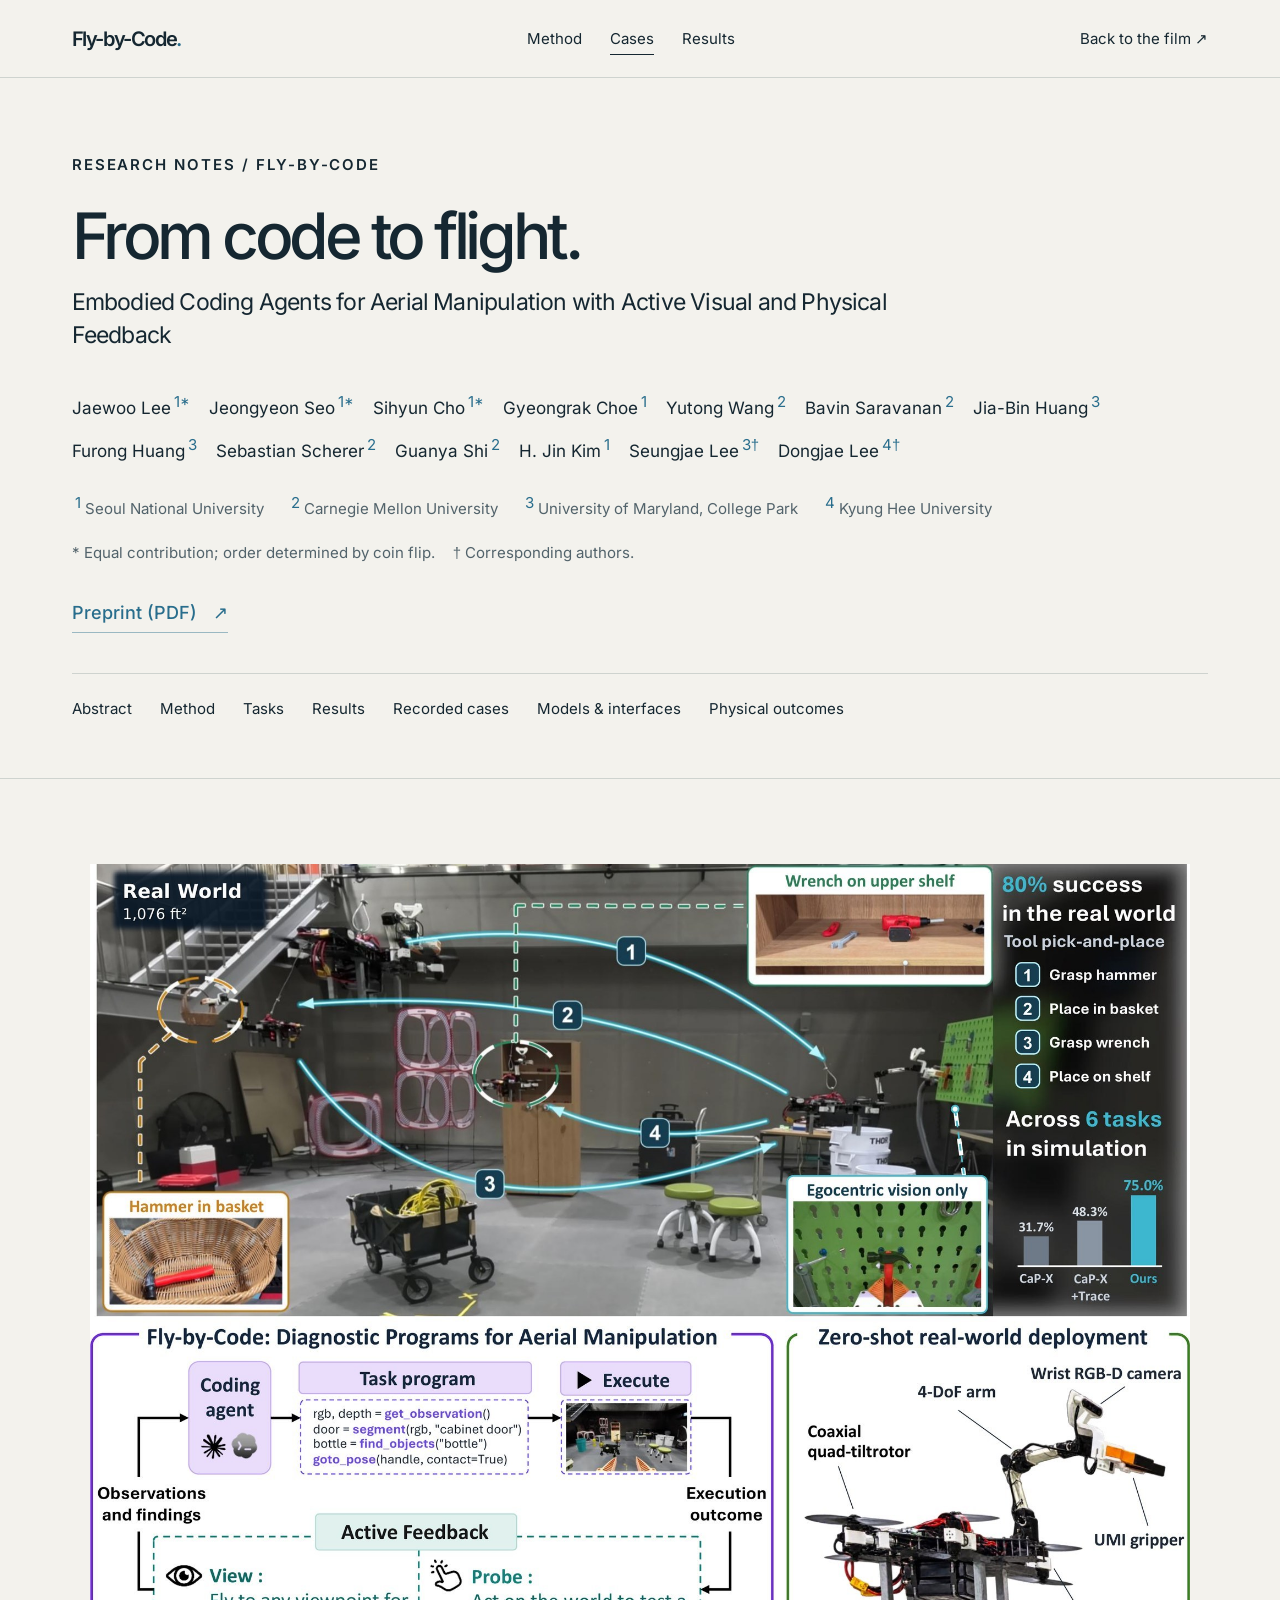
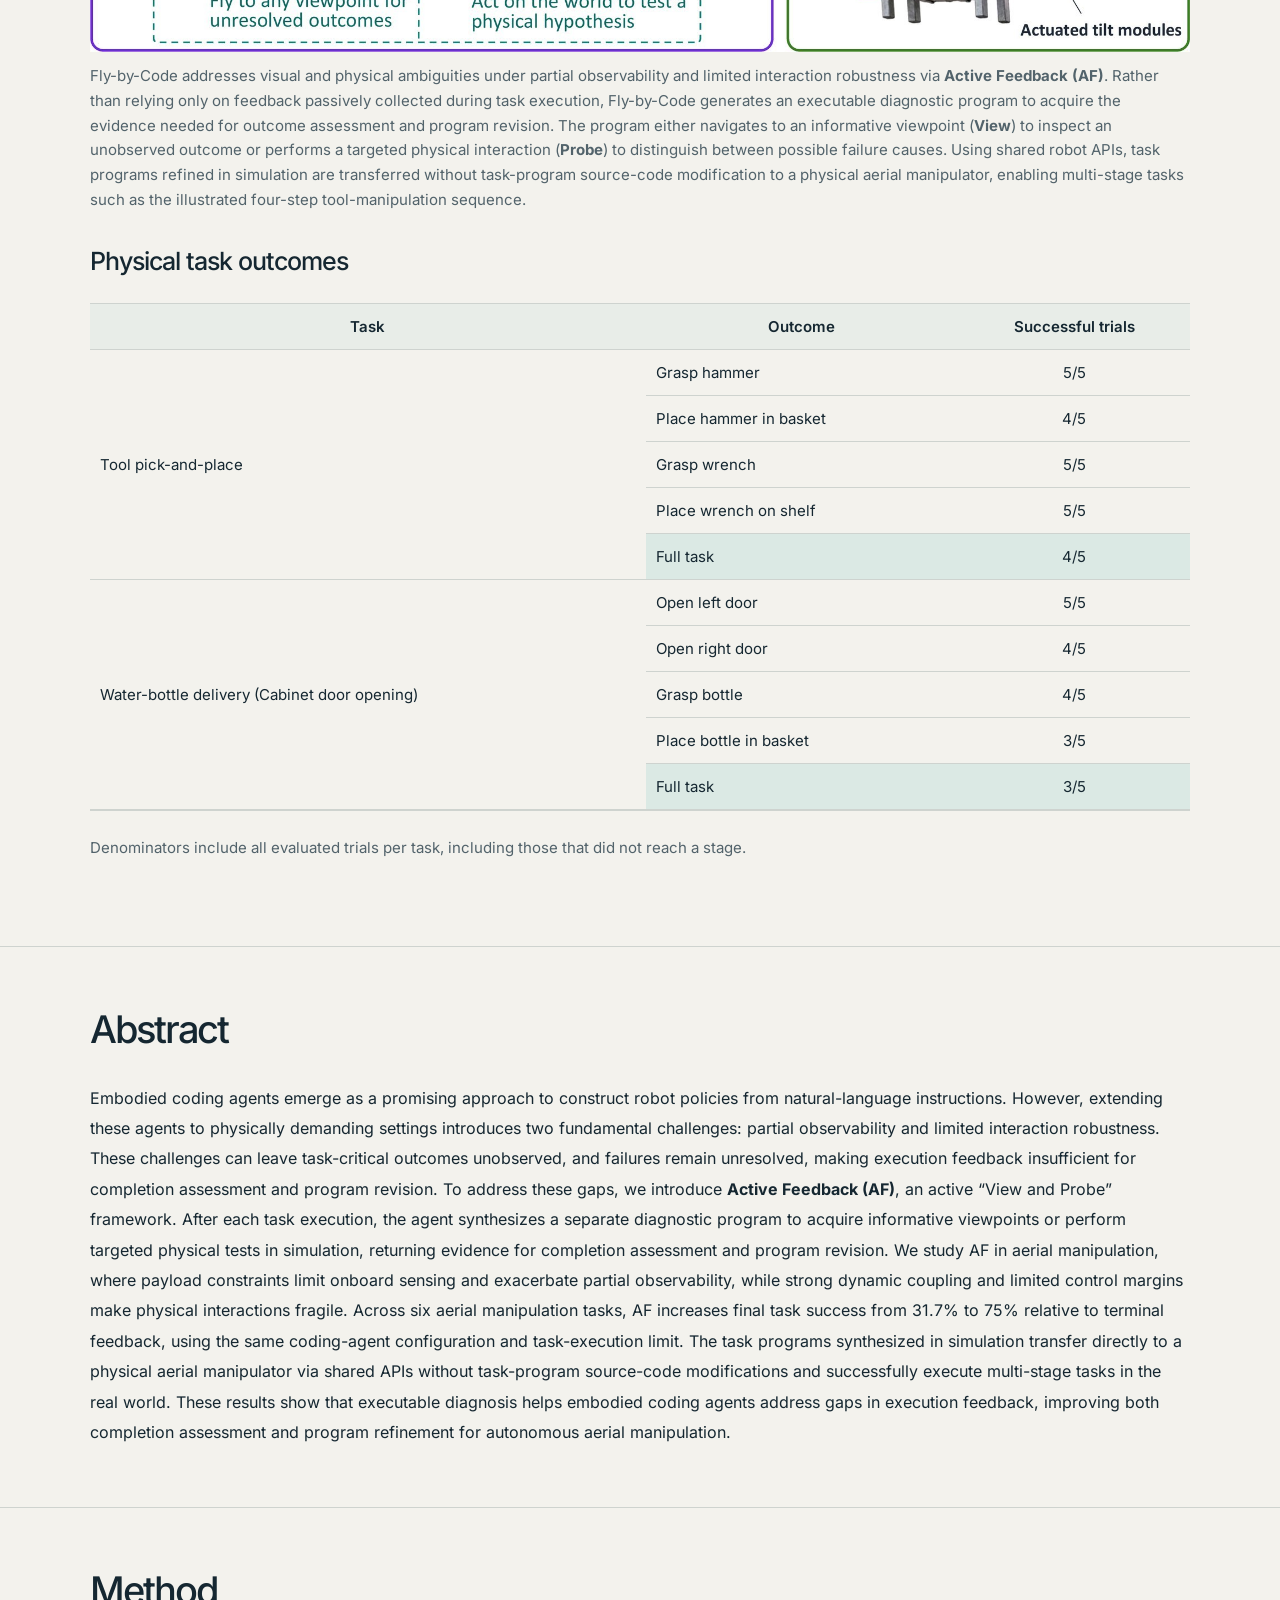
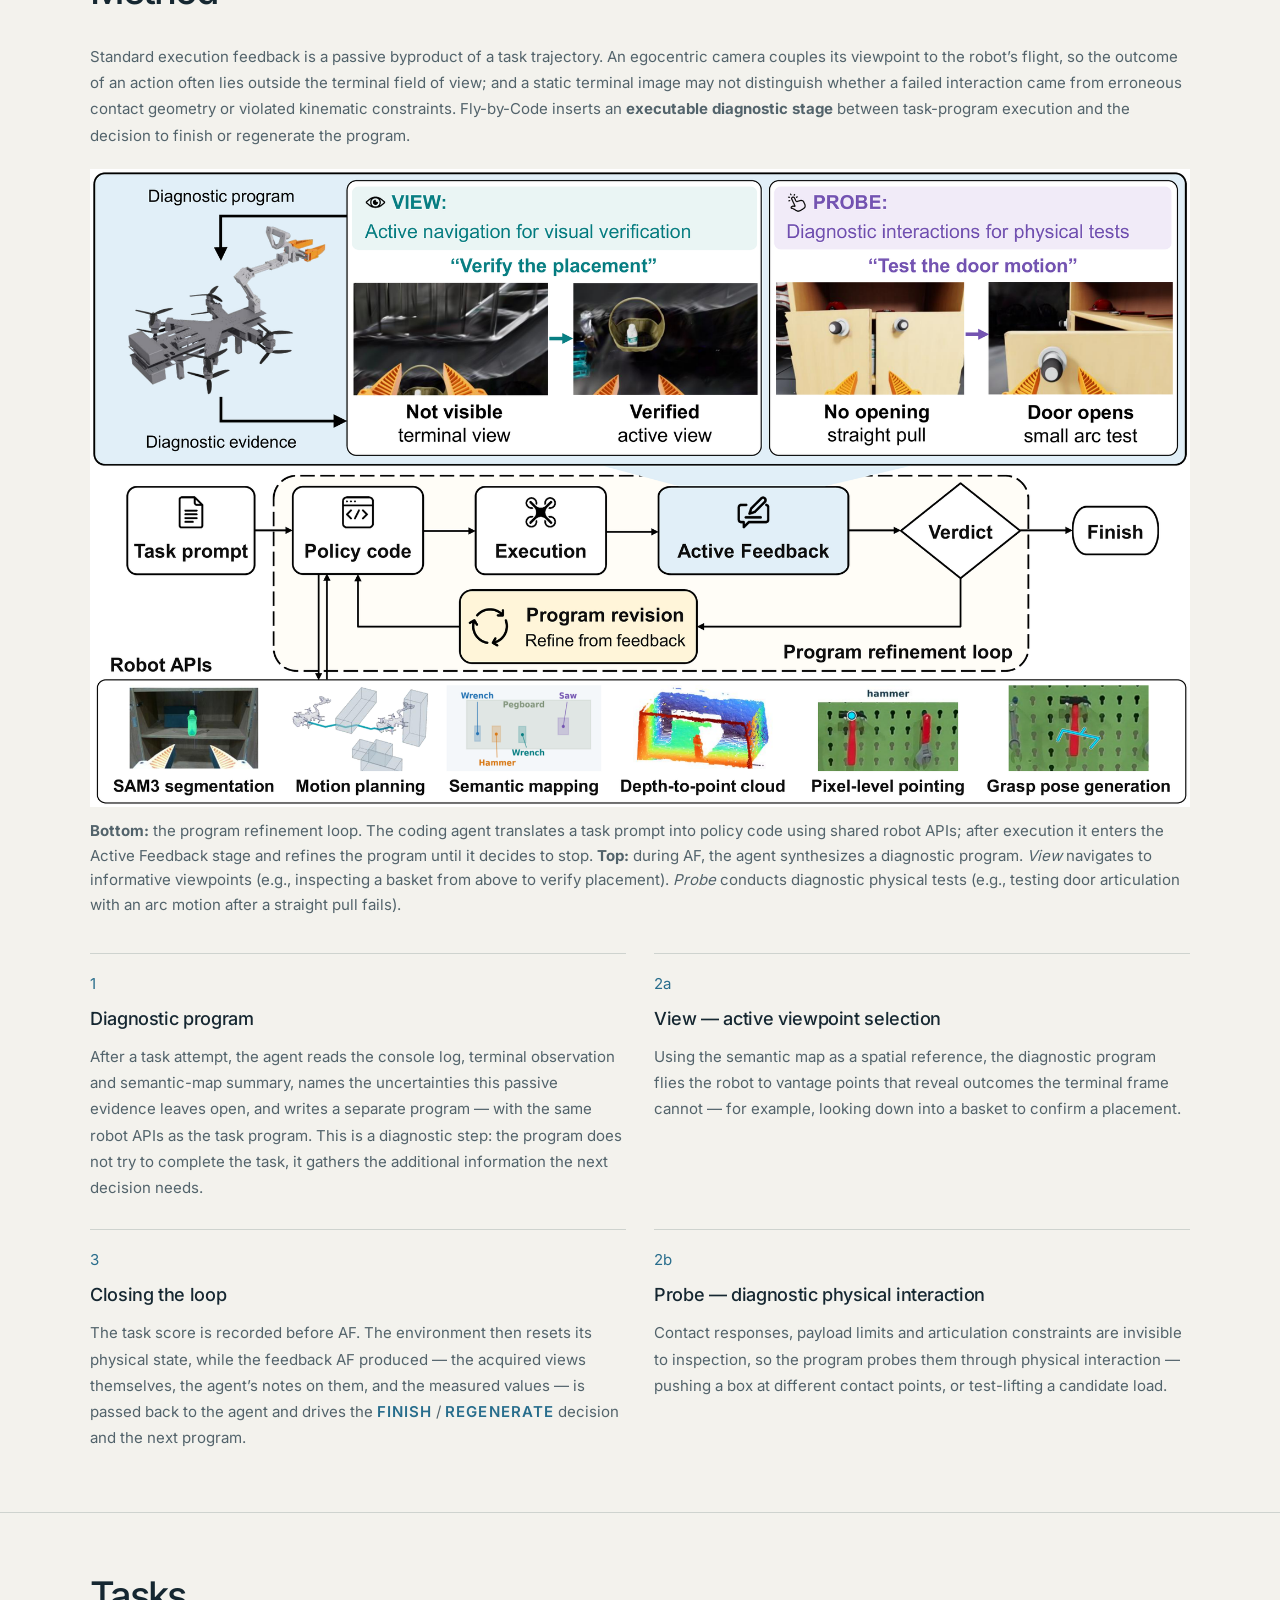
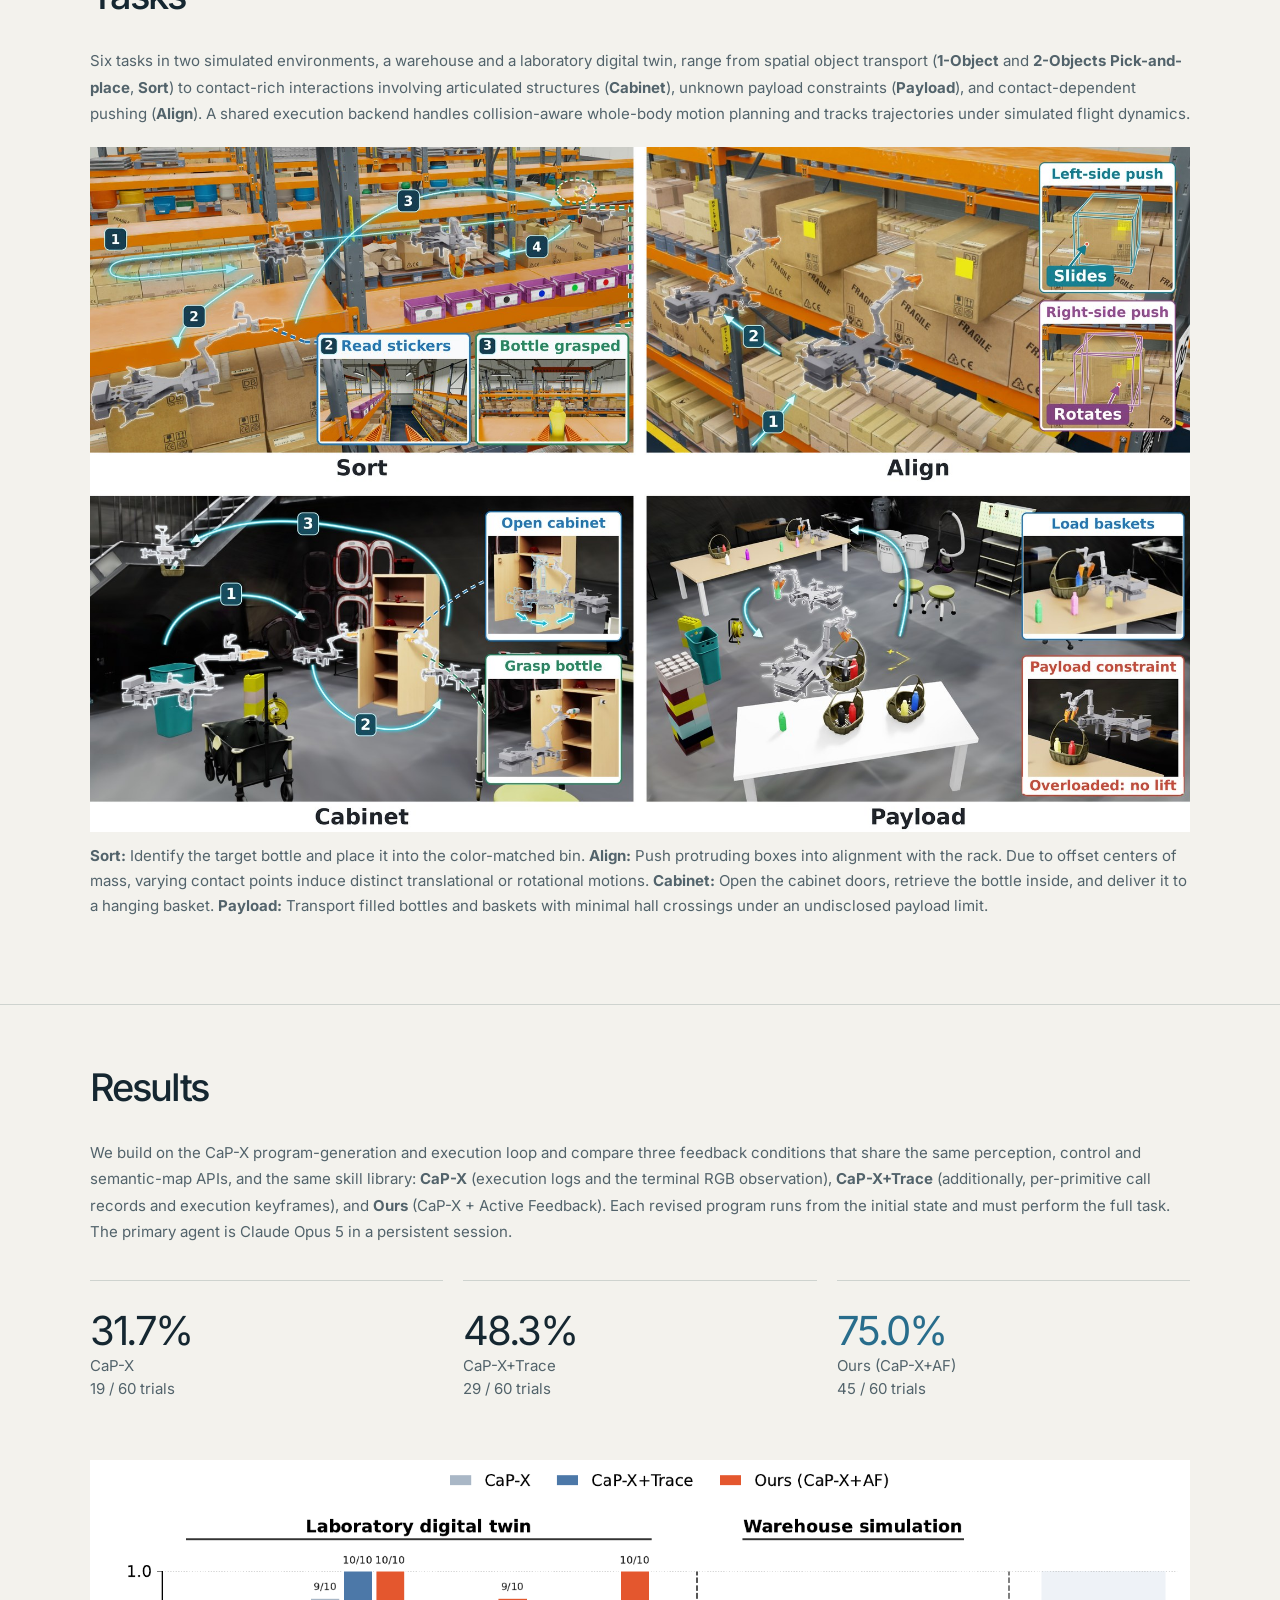
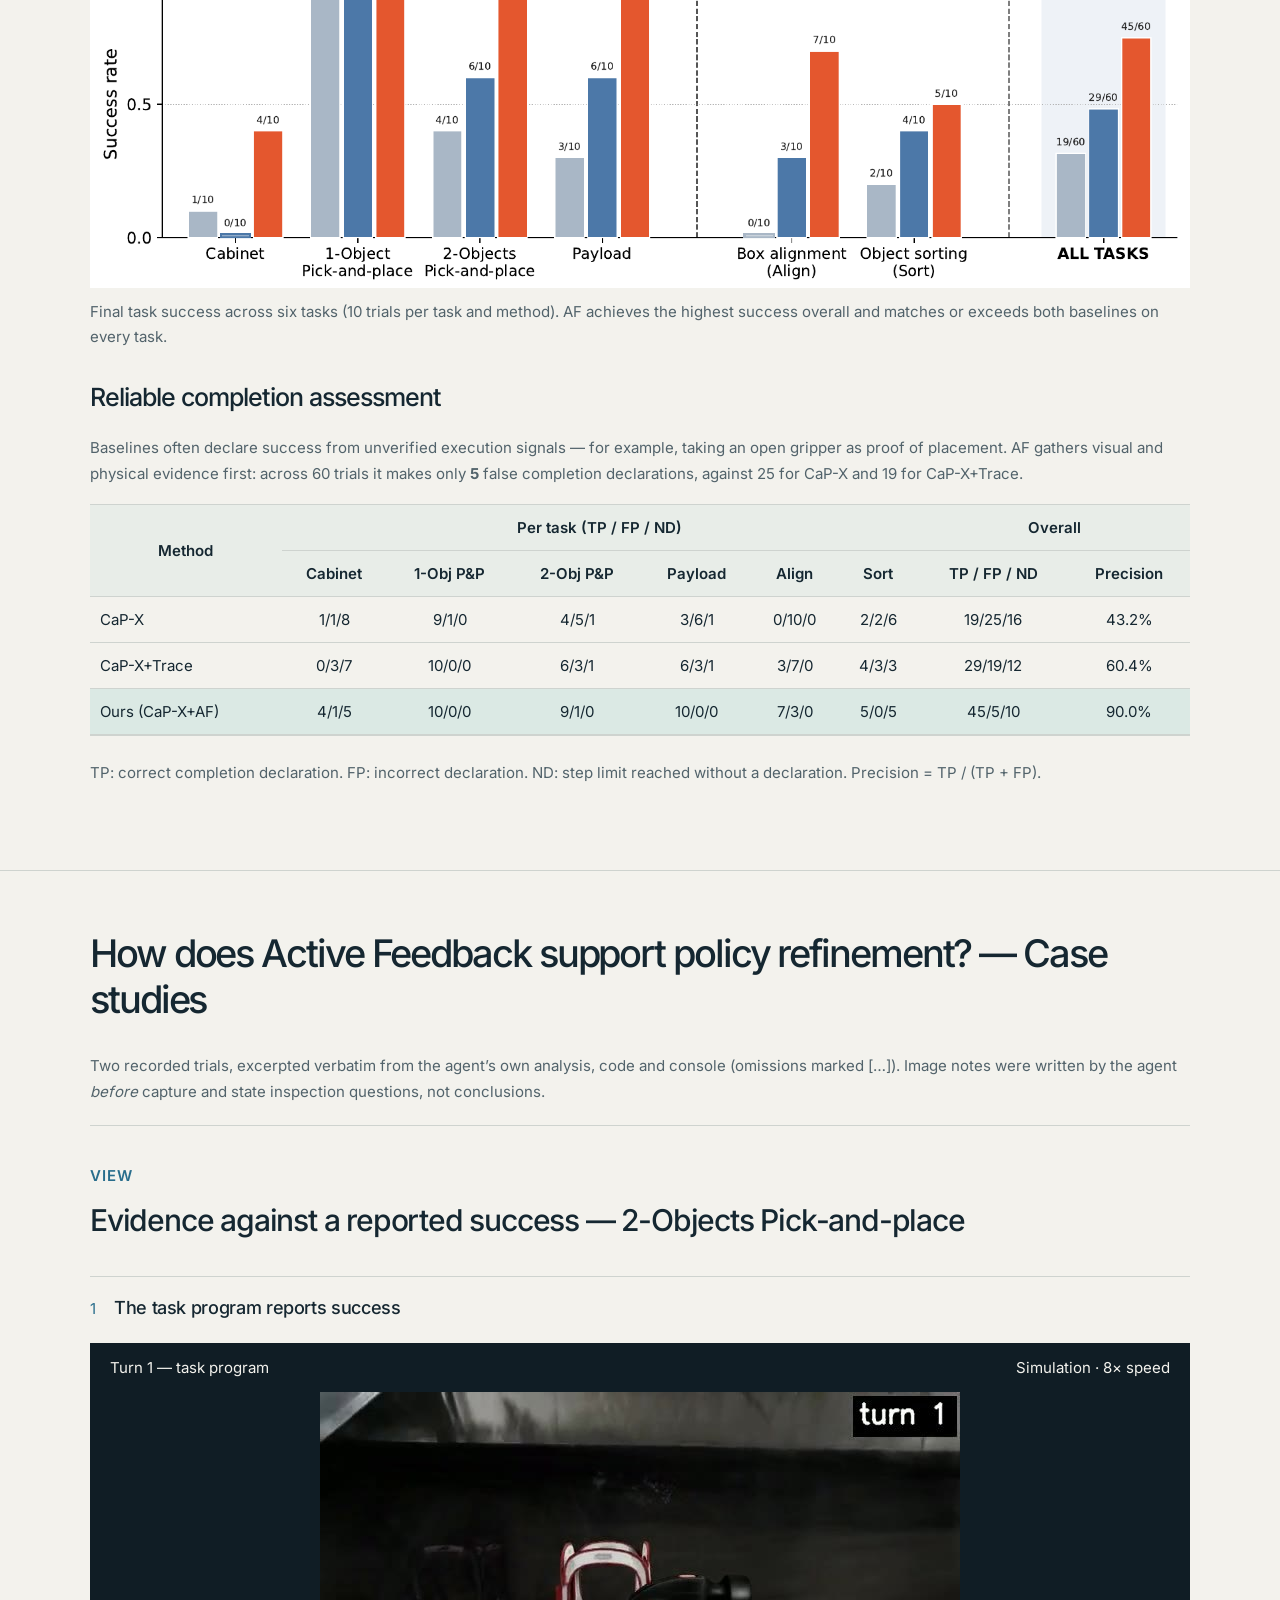
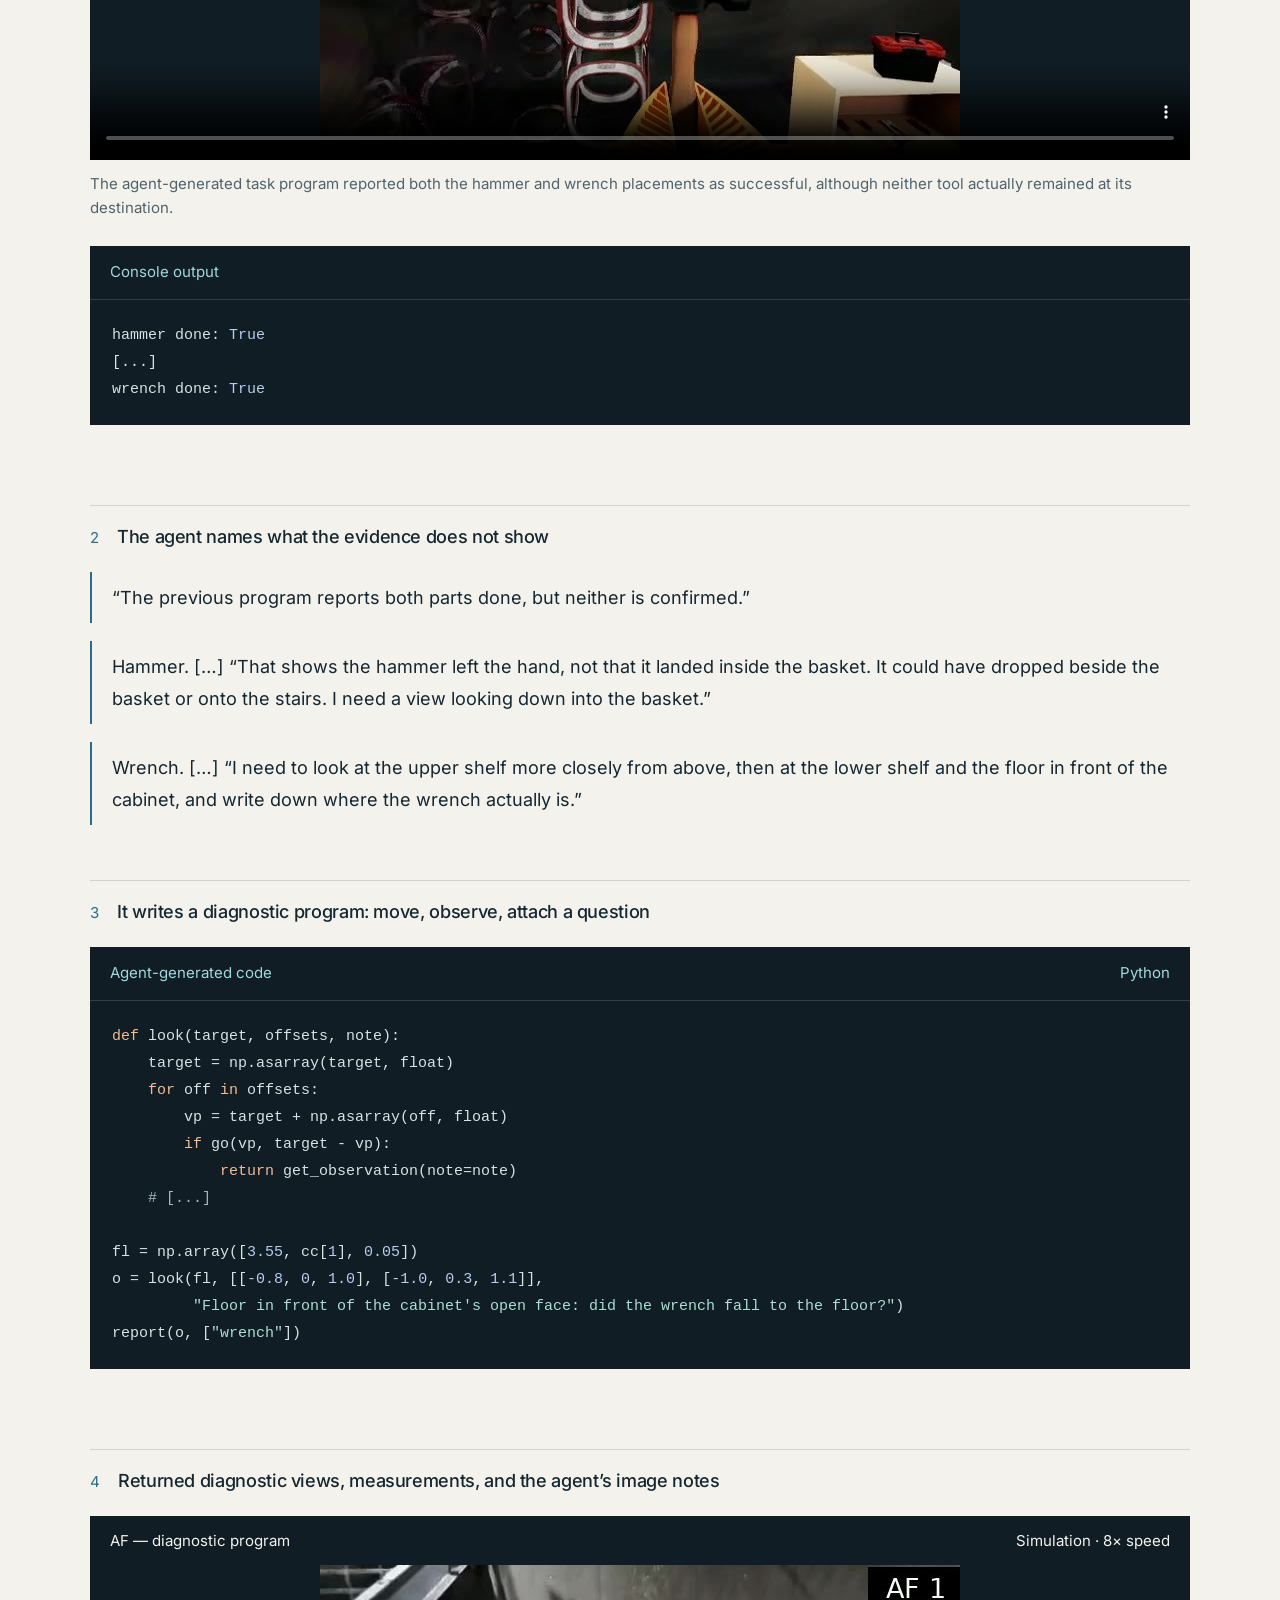
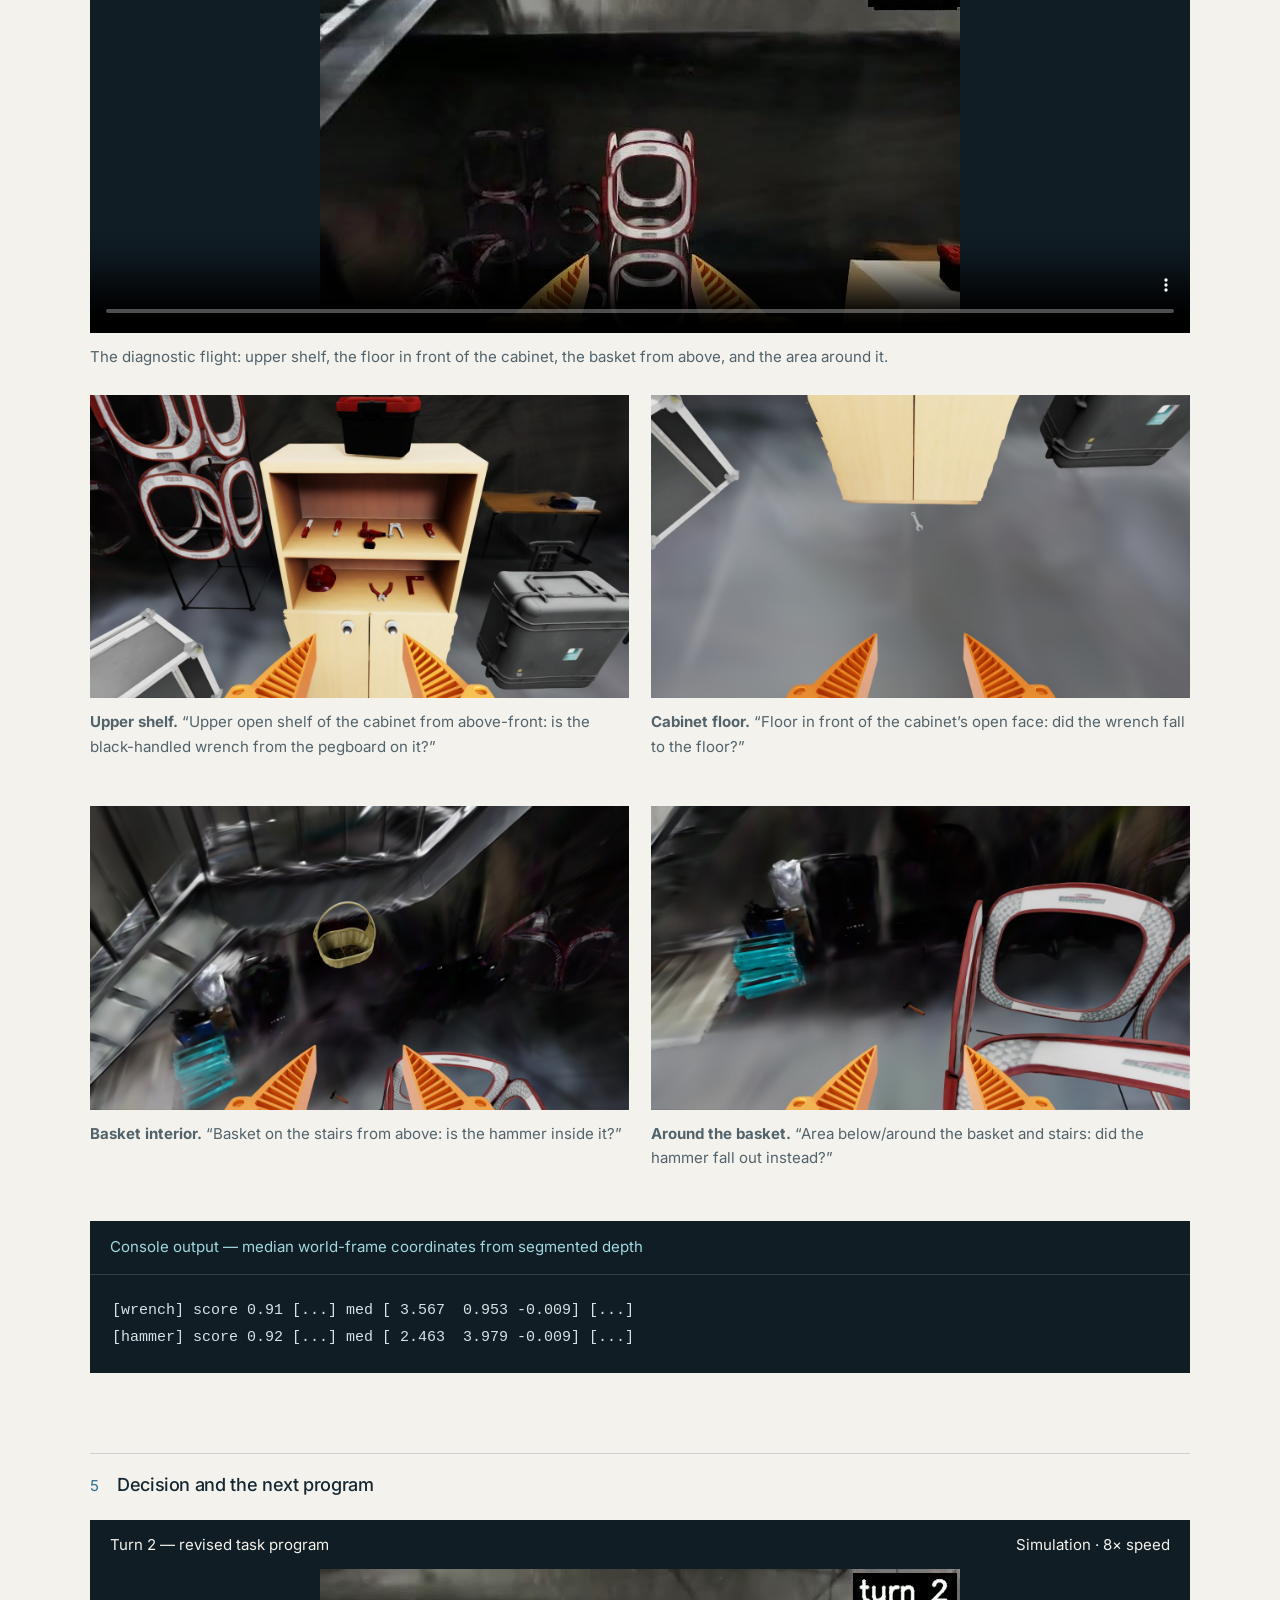
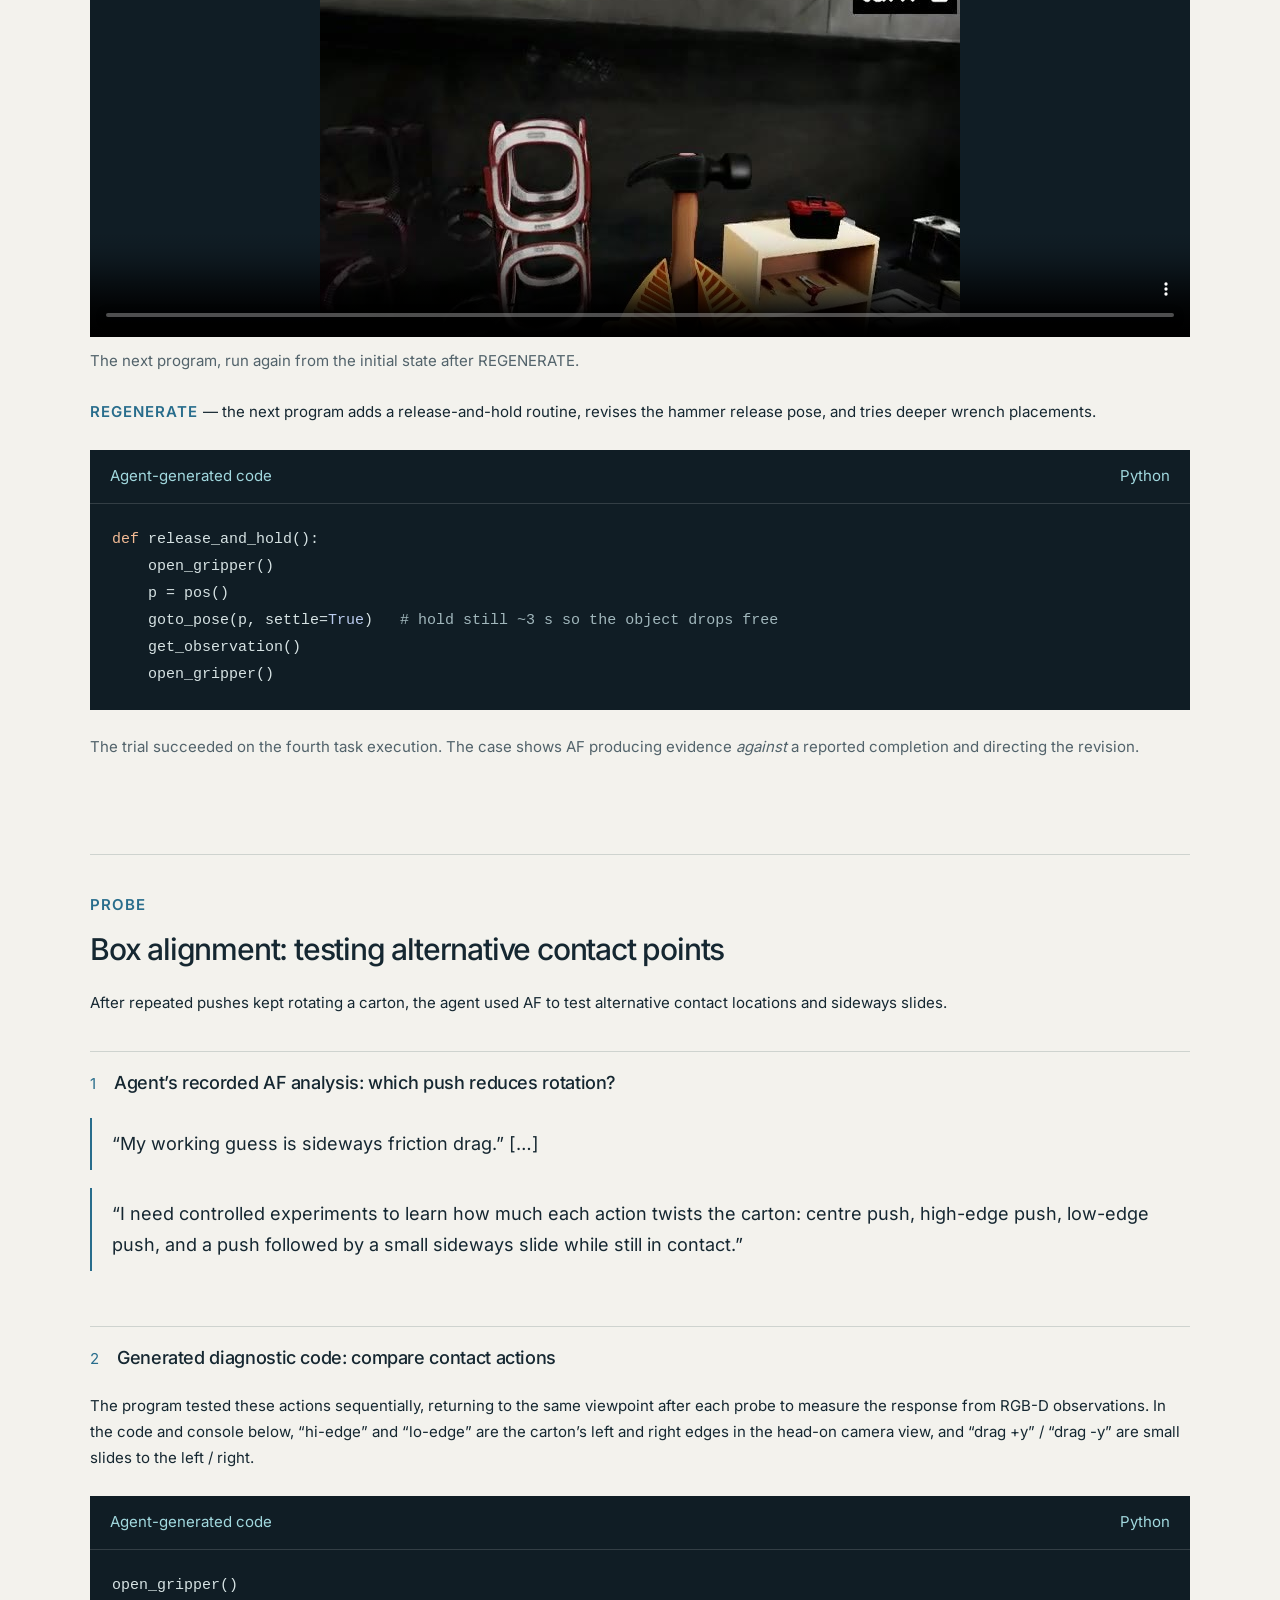
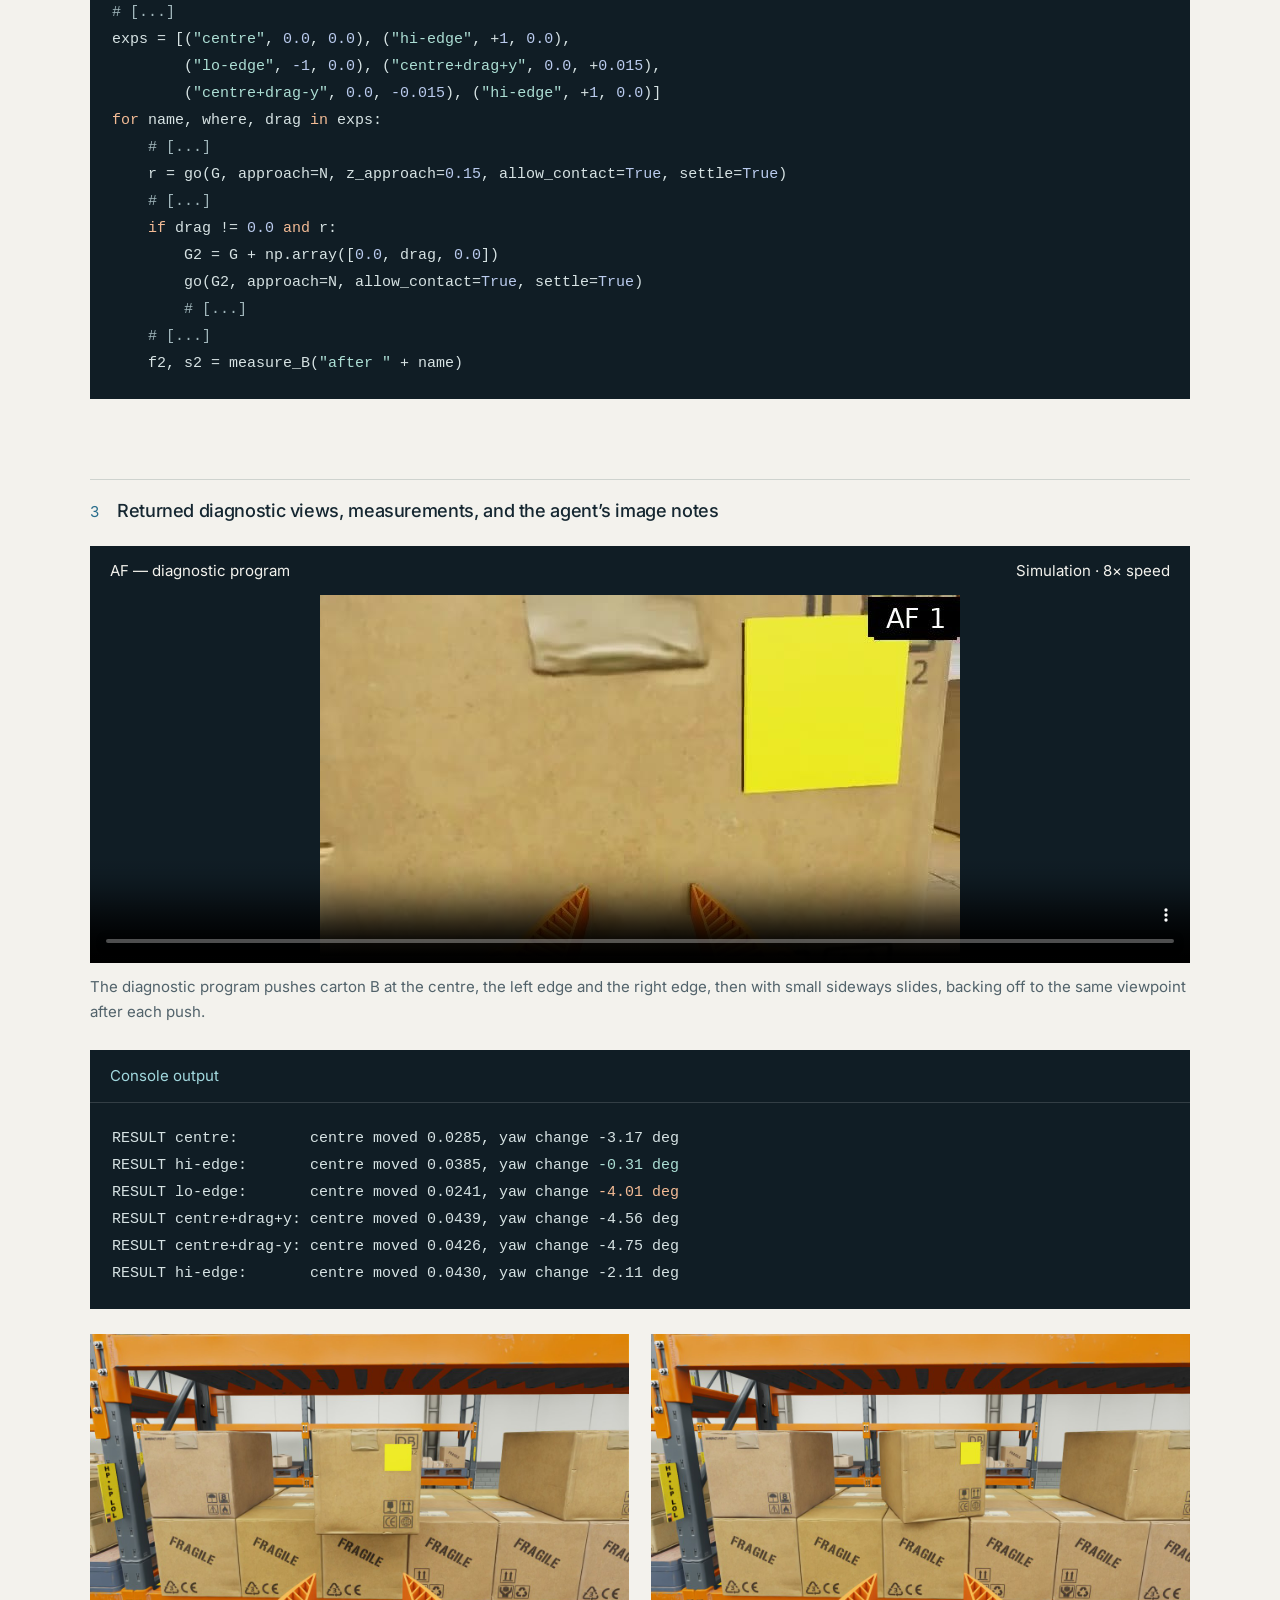
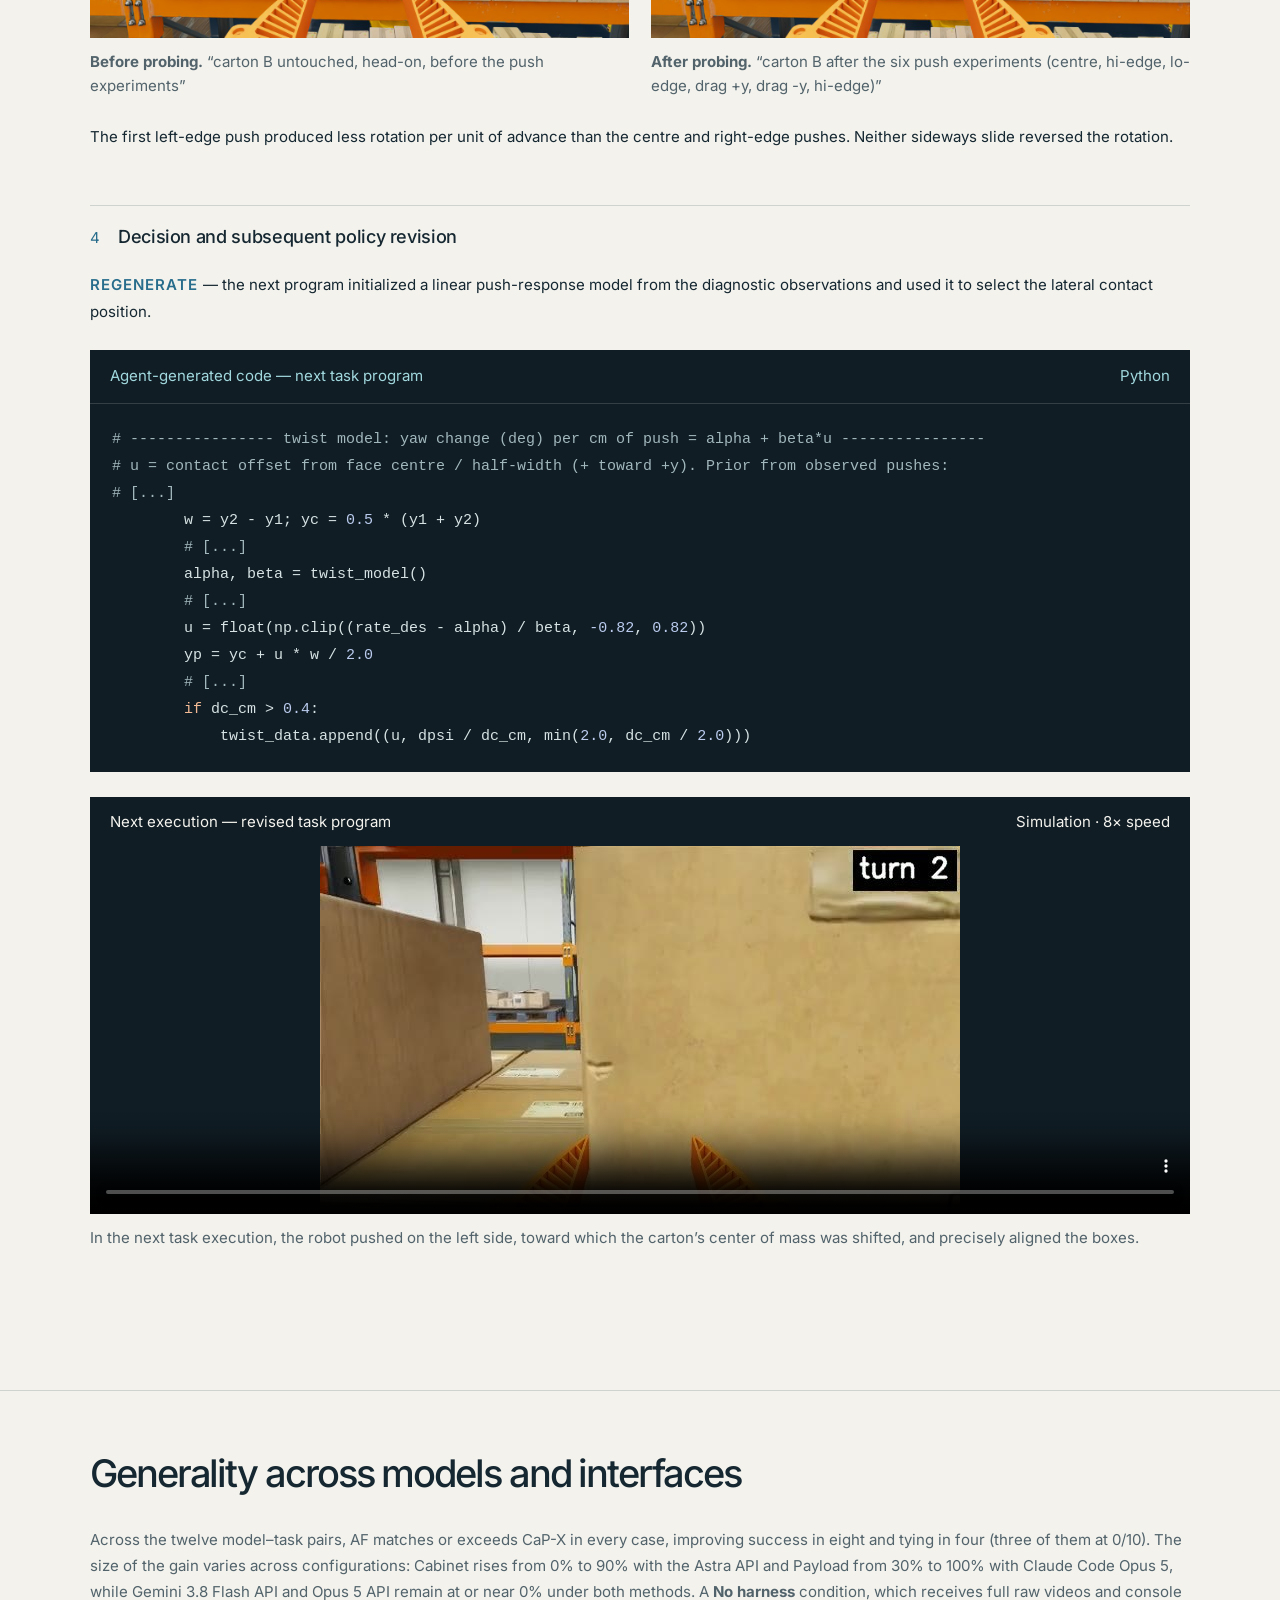
==== research.html @ fe6b70da "Redesign project site with chronological real-robot hero and LARR palette" ====
<!doctype html>
<html lang="en">
<head><meta charset="utf-8"><meta name="viewport" content="width=device-width, initial-scale=1"><meta name="robots" content="index, follow"><link rel="canonical" href="https://fly-by-code.github.io/research.html"><title>Research notes — Fly-by-Code</title><meta name="description" content="Fly-by-Code method, recorded diagnostic cases, and experimental results."><link rel="icon" href="static/images/flight-mark.svg" type="image/svg+xml"><link rel="stylesheet" href="static/css/fonts.css"><link rel="stylesheet" href="static/css/flight.css"><link rel="stylesheet" href="static/css/research.css"><script src="static/js/flight.js" defer></script></head>
<body><a class="skip-link" href="#abstract">Skip to abstract</a>
<header class="site-header solid"><a class="wordmark" href="index.html">Fly-by-Code<span class="wordmark-dot">.</span></a><nav aria-label="Research navigation"><a href="#method">Method</a><a href="#case-studies">Cases</a><a href="#results">Results</a></nav><a class="header-link" href="index.html">Back to the film ↗</a><div class="reading-progress" aria-hidden="true"></div></header>
<main class="research-page"><div class="research-masthead"><p class="eyebrow">Research notes / Fly-by-Code</p><h1>From code to flight.</h1><p class="research-subtitle">Embodied Coding Agents for Aerial Manipulation with Active Visual and Physical Feedback</p><div class="author-block">
<p class="author-names"><span>Jaewoo Lee<sup>1*</sup></span><span>Jeongyeon Seo<sup>1*</sup></span><span>Sihyun Cho<sup>1*</sup></span><span>Gyeongrak Choe<sup>1</sup></span><span>Yutong Wang<sup>2</sup></span><span>Bavin Saravanan<sup>2</sup></span><span>Jia-Bin Huang<sup>3</sup></span><span>Furong Huang<sup>3</sup></span><span>Sebastian Scherer<sup>2</sup></span><span>Guanya Shi<sup>2</sup></span><span>H. Jin Kim<sup>1</sup></span><span>Seungjae Lee<sup>3†</sup></span><span>Dongjae Lee<sup>4†</sup></span></p>
<div class="affiliations"><span><sup>1</sup> Seoul National University</span><span><sup>2</sup> Carnegie Mellon University</span><span><sup>3</sup> University of Maryland, College Park</span><span><sup>4</sup> Kyung Hee University</span></div>
<p class="author-note">* Equal contribution; order determined by coin flip.<span>† Corresponding authors.</span></p></div><div class="publication-links"><a class="text-link" href="static/papers/fly-by-code_preprint.pdf" target="_blank" rel="noopener">Preprint (PDF) <span aria-hidden="true">↗</span></a></div><nav class="research-index" aria-label="Research contents"><a href="#abstract">Abstract</a><a href="#method">Method</a><a href="#tasks">Tasks</a><a href="#results">Results</a><a href="#case-studies">Recorded cases</a><a href="#generality">Models &amp; interfaces</a><a href="#physical-outcomes">Physical outcomes</a></nav></div>
  <!-- ========== Teaser ========== -->
  <section class="section" id="physical-outcomes">
    <div class="container is-max-desktop">
      <img class="fig" src="static/images/teaser.jpg" width="2000" height="1433"
           alt="An aerial manipulator picks a hammer from a pegboard and places it in a basket, then places a wrench on an upper shelf. Below, the Fly-by-Code loop: a coding agent writes a task program, executes it, and uses Active Feedback (View and Probe) to check the outcome.">
      <p class="caption">
        Fly-by-Code addresses visual and physical ambiguities under partial observability and limited interaction robustness
        via <b>Active Feedback (AF)</b>. Rather than relying only on feedback passively collected during task execution,
        Fly-by-Code generates an executable diagnostic program to acquire the evidence needed for outcome assessment and program
        revision. The program either navigates to an informative viewpoint (<b>View</b>) to inspect an unobserved outcome or
        performs a targeted physical interaction (<b>Probe</b>) to distinguish between possible failure causes. Using shared robot
        APIs, task programs refined in simulation are transferred without task-program source-code modification to a physical aerial
        manipulator, enabling multi-stage tasks such as the illustrated four-step tool-manipulation sequence.
      </p>

      <h3 class="title is-5" style="margin-top:2rem;">Physical task outcomes</h3>
      <div class="table-wrap">
        <table class="res">
          <thead><tr><th>Task</th><th class="l">Outcome</th><th>Successful trials</th></tr></thead>
          <tbody>
            <tr><td rowspan="5">Tool pick-and-place</td><td class="l">Grasp hammer</td><td>5/5</td></tr>
            <tr><td class="l">Place hammer in basket</td><td>4/5</td></tr>
            <tr><td class="l">Grasp wrench</td><td>5/5</td></tr>
            <tr><td class="l">Place wrench on shelf</td><td>5/5</td></tr>
            <tr class="ours"><td class="l">Full task</td><td>4/5</td></tr>
            <tr><td rowspan="5">Water-bottle delivery (Cabinet door opening)</td><td class="l">Open left door</td><td>5/5</td></tr>
            <tr><td class="l">Open right door</td><td>4/5</td></tr>
            <tr><td class="l">Grasp bottle</td><td>4/5</td></tr>
            <tr><td class="l">Place bottle in basket</td><td>3/5</td></tr>
            <tr class="ours"><td class="l">Full task</td><td>3/5</td></tr>
          </tbody>
        </table>
      </div>
      <p class="caption">Denominators include all evaluated trials per task, including those that did not reach a stage.</p>
    </div>
  </section>

  <!-- ========== Abstract ========== -->
  <section class="section hero is-light" id="abstract">
    <div class="container is-max-desktop">
      <div class="columns is-centered has-text-centered">
        <div class="column is-four-fifths">
          <h2 class="title is-3">Abstract</h2>
          <div class="content has-text-justified">
            <p>
              Embodied coding agents emerge as a promising approach to construct robot policies from natural-language instructions.
              However, extending these agents to physically demanding settings introduces two fundamental challenges: partial
              observability and limited interaction robustness. These challenges can leave task-critical outcomes unobserved, and
              failures remain unresolved, making execution feedback insufficient for completion assessment and program revision.
              To address these gaps, we introduce <b>Active Feedback (AF)</b>, an active &ldquo;View and Probe&rdquo; framework.
              After each task execution, the agent synthesizes a separate diagnostic program to acquire informative viewpoints or
              perform targeted physical tests in simulation, returning evidence for completion assessment and program revision.
              We study AF in aerial manipulation, where payload constraints limit onboard sensing and exacerbate partial
              observability, while strong dynamic coupling and limited control margins make physical interactions fragile.
              Across six aerial manipulation tasks, AF increases final task success from 31.7% to 75% relative to terminal
              feedback, using the same coding-agent configuration and task-execution limit. The task programs synthesized in
              simulation transfer directly to a physical aerial manipulator via shared APIs without task-program source-code
              modifications and successfully execute multi-stage tasks in the real world. These results show that executable
              diagnosis helps embodied coding agents address gaps in execution feedback, improving both completion assessment
              and program refinement for autonomous aerial manipulation.
            </p>
          </div>
        </div>
      </div>
    </div>
  </section>

  <!-- ========== Method ========== -->
  <section class="section" id="method">
    <div class="container is-max-desktop">
      <h2 class="title is-3 section-title">Method</h2>
      <p>
        Standard execution feedback is a passive byproduct of a task trajectory. An egocentric camera couples its viewpoint to
        the robot&rsquo;s flight, so the outcome of an action often lies outside the terminal field of view; and a static
        terminal image may not distinguish whether a failed interaction came from erroneous contact geometry or violated kinematic constraints.
        Fly-by-Code inserts an <b>executable diagnostic stage</b> between task-program execution and the decision to finish or
        regenerate the program.
      </p>
      <img class="fig" src="static/images/method.png" width="2000" height="1160" style="margin-top:1.25rem;"
           alt="Overview of Fly-by-Code. Bottom: the program refinement loop from task prompt to policy code, execution, Active Feedback, verdict, and program revision, built on shared robot APIs (SAM3 segmentation, motion planning, semantic mapping, depth-to-point cloud, pixel-level pointing, grasp pose generation). Top: View navigates to an informative viewpoint to verify a placement; Probe tests door articulation with a small arc after a straight pull fails.">
      <p class="caption">
        <b>Bottom:</b> the program refinement loop. The coding agent translates a task prompt into policy code using shared robot
        APIs; after execution it enters the Active Feedback stage and refines the program until it decides to stop.
        <b>Top:</b> during AF, the agent synthesizes a diagnostic program. <i>View</i> navigates to informative viewpoints
        (e.g., inspecting a basket from above to verify placement). <i>Probe</i> conducts diagnostic physical tests (e.g., testing
        door articulation with an arc motion after a straight pull fails).
      </p>

      <div class="af-loop" role="list" aria-label="The Active Feedback loop, repeated after every task attempt">
        <div class="af-card diag" role="listitem">
          <span class="af-step">1</span>
          <h4>Diagnostic program</h4>
          <p>After a task attempt, the agent reads the console log, terminal observation and semantic-map summary, names the
            uncertainties this passive evidence leaves open, and writes a separate program &mdash; with the same robot APIs as
            the task program. This is a diagnostic step: the program does not try to complete the task, it gathers the
            additional information the next decision needs.</p>
        </div>
        <div class="af-card view" role="listitem">
          <span class="af-step">2a</span>
          <h4>View &mdash; active viewpoint selection</h4>
          <p>Using the semantic map as a spatial reference, the diagnostic program flies the robot to vantage points that
            reveal outcomes the terminal frame cannot &mdash; for example, looking down into a basket to confirm a
            placement.</p>
        </div>
        <div class="af-card loop" role="listitem">
          <span class="af-step">3</span>
          <h4>Closing the loop</h4>
          <p>The task score is recorded before AF. The environment then resets its physical
            state, while the feedback AF produced &mdash; the acquired views themselves, the agent&rsquo;s notes on them, and
            the measured values &mdash; is passed back to the agent and drives the
            <span class="decision finish">FINISH</span> / <span class="decision regen">REGENERATE</span> decision and the
            next program.</p>
        </div>
        <div class="af-card probe" role="listitem">
          <span class="af-step">2b</span>
          <h4>Probe &mdash; diagnostic physical interaction</h4>
          <p>Contact responses, payload limits and articulation constraints are invisible to inspection, so the program probes
            them through physical interaction &mdash; pushing a box at different contact points, or test-lifting a candidate load.</p>
        </div>
        <div class="af-hub" aria-hidden="true">
          <svg viewBox="0 0 120 120" width="120" height="120">
            <circle cx="60" cy="60" r="56" fill="#fff" stroke="#e3e7ec" stroke-width="2"/>
            <g>
              <path d="M18.3 54.9 A42 42 0 0 1 50.6 19.1" fill="none" stroke="#1d2733" stroke-width="3.2" stroke-linecap="round"/>
              <polygon points="54.9,18.3 48.7,14.8 51.0,23.7" fill="#1d2733"/>
              <path d="M65.1 18.3 A42 42 0 0 1 100.9 50.6" fill="none" stroke="#1f8a86" stroke-width="3.2" stroke-linecap="round"/>
              <polygon points="101.7,54.9 105.2,48.7 96.3,51.0" fill="#1f8a86"/>
              <path d="M101.7 65.1 A42 42 0 0 1 69.4 100.9" fill="none" stroke="#7a4fb0" stroke-width="3.2" stroke-linecap="round"/>
              <polygon points="65.1,101.7 71.3,105.2 69.0,96.3" fill="#7a4fb0"/>
              <path d="M54.9 101.7 A42 42 0 0 1 19.1 69.4" fill="none" stroke="#e4572e" stroke-width="3.2" stroke-linecap="round"/>
              <polygon points="18.3,65.1 14.8,71.3 23.7,69.0" fill="#e4572e"/>
            </g>
            <text x="60" y="57" text-anchor="middle" font-size="10" font-weight="700" fill="#1d2733">after every</text>
            <text x="60" y="70" text-anchor="middle" font-size="10" font-weight="700" fill="#1d2733">attempt</text>
          </svg>
        </div>
      </div>
    </div>
  </section>

  <!-- ========== Tasks ========== -->
  <section class="section hero is-light" id="tasks">
    <div class="container is-max-desktop">
      <h2 class="title is-3 section-title">Tasks</h2>
      <p>
        Six tasks in two simulated environments, a warehouse and a laboratory digital twin, range from spatial object transport
        (<b>1-Object</b> and <b>2-Objects Pick-and-place</b>, <b>Sort</b>) to contact-rich interactions involving articulated structures
        (<b>Cabinet</b>), unknown payload constraints (<b>Payload</b>), and contact-dependent pushing (<b>Align</b>). A shared execution backend handles
        collision-aware whole-body motion planning and tracks trajectories under simulated flight dynamics.
      </p>
      <img class="fig" src="static/images/tasks.jpg" width="2000" height="1246" style="margin-top:1.25rem;"
           alt="Four representative tasks: Sort, Align, Cabinet and Payload, with overlaid robot poses and trajectories.">
      <p class="caption">
        <b>Sort:</b> Identify the target bottle and place it into the color-matched bin.
        <b>Align:</b> Push protruding boxes into alignment with the rack. Due to offset centers of mass, varying contact points
        induce distinct translational or rotational motions.
        <b>Cabinet:</b> Open the cabinet doors, retrieve the bottle inside, and deliver it to a hanging basket.
        <b>Payload:</b> Transport filled bottles and baskets with minimal hall crossings under an undisclosed payload limit.
      </p>
    </div>
  </section>

  <!-- ========== Results ========== -->
  <section class="section" id="results">
    <div class="container is-max-desktop">
      <h2 class="title is-3 section-title">Results</h2>
      <p>
        We build on the CaP-X program-generation and execution loop and compare three feedback conditions that share the same
        perception, control and semantic-map APIs, and the same skill library: <b>CaP-X</b> (execution logs and the terminal RGB observation), <b>CaP-X+Trace</b> (additionally,
        per-primitive call records and execution keyframes), and <b>Ours</b> (CaP-X + Active Feedback). Each revised program
        runs from the initial state and must perform the full task. The primary agent is Claude Opus 5 in a persistent session.
      </p>

      <div class="stat-row">
        <div class="stat"><div class="num">31.7%</div><div class="lbl">CaP-X<br>19 / 60 trials</div></div>
        <div class="stat"><div class="num">48.3%</div><div class="lbl">CaP-X+Trace<br>29 / 60 trials</div></div>
        <div class="stat ours"><div class="num">75.0%</div><div class="lbl">Ours (CaP-X+AF)<br>45 / 60 trials</div></div>
      </div>

      <img class="fig" src="static/images/results_success.png" width="1659" height="645" style="margin-top:1.25rem;"
           alt="Bar chart of final task success on six tasks. Ours matches or exceeds both baselines on every task: Cabinet 4/10, 1-Object 10/10, 2-Objects 9/10, Payload 10/10, Box alignment (Align) 7/10, Object sorting (Sort) 5/10; 45/60 overall versus 19/60 for CaP-X and 29/60 for CaP-X+Trace.">
      <p class="caption">Final task success across six tasks (10 trials per task and method). AF achieves the highest success
        overall and matches or exceeds both baselines on every task.</p>

      <h3 class="title is-4" style="margin-top:2rem;">Reliable completion assessment</h3>
      <p>
        Baselines often declare success from unverified execution signals &mdash; for example, taking an open gripper as proof
        of placement. AF gathers visual and physical evidence first: across 60 trials it makes only <b>5</b> false completion
        declarations, against 25 for CaP-X and 19 for CaP-X+Trace.
      </p>
      <div class="table-wrap" style="margin-top:1rem;">
        <table class="res">
          <thead>
            <tr><th rowspan="2">Method</th><th colspan="6">Per task (TP / FP / ND)</th><th colspan="2" class="sep">Overall</th></tr>
            <tr><th>Cabinet</th><th>1-Obj P&amp;P</th><th>2-Obj P&amp;P</th><th>Payload</th><th>Align</th><th>Sort</th><th class="sep">TP / FP / ND</th><th>Precision</th></tr>
          </thead>
          <tbody>
            <tr><td>CaP-X</td><td>1/1/8</td><td>9/1/0</td><td>4/5/1</td><td>3/6/1</td><td>0/10/0</td><td>2/2/6</td><td class="sep">19/25/16</td><td>43.2%</td></tr>
            <tr><td>CaP-X+Trace</td><td>0/3/7</td><td>10/0/0</td><td>6/3/1</td><td>6/3/1</td><td>3/7/0</td><td>4/3/3</td><td class="sep">29/19/12</td><td>60.4%</td></tr>
            <tr class="ours"><td>Ours (CaP-X+AF)</td><td>4/1/<span class="nd">5</span></td><td>10/0/<span class="nd">0</span></td><td>9/1/<span class="nd">0</span></td><td>10/0/<span class="nd">0</span></td><td>7/3/<span class="nd">0</span></td><td>5/0/<span class="nd">5</span></td><td class="sep">45/5/<span class="nd">10</span></td><td>90.0%</td></tr>
          </tbody>
        </table>
      </div>
      <p class="caption">TP: correct completion declaration. FP: incorrect declaration. ND: step limit reached without a
        declaration. Precision = TP / (TP + FP).</p>
    </div>
  </section>

  <!-- ========== Case studies ========== -->
  <section class="section hero is-light" id="case-studies">
    <div class="container is-max-desktop">
      <h2 class="title is-3 section-title">How does Active Feedback support policy refinement? &mdash; Case studies</h2>
      <p>Two recorded trials, excerpted verbatim from the agent&rsquo;s own analysis, code and console
        (omissions marked [&hellip;]). Image notes were written by the agent <i>before</i> capture and state inspection
        questions, not conclusions.</p>

      <!-- View case -->
      <div class="case" style="margin-top:1.25rem; background:#fff;">
        <span class="tag view">View</span>
        <h3 class="title is-5">Evidence against a reported success &mdash; 2-Objects Pick-and-place</h3>

        <section class="cstep view">
          <div class="cstep-head"><span class="cstep-num">1</span><h4 class="cstep-title">The task program reports success</h4></div>
          <div class="cstep-body">
        <figure class="simclip">
          <div class="simclip-bar"><span class="simclip-phase exec">Turn 1 &mdash; task program</span><span class="simclip-meta">Simulation &middot; 8&times; speed</span></div>
          <video controls muted playsinline preload="none" width="640" height="368" poster="static/images/poster_k2_turn1.jpg">
            <source src="static/videos/k2_turn1.mp4" type="video/mp4">
          </video>
          <figcaption>The agent-generated task program reported both the hammer and wrench placements as successful, although neither tool actually remained at its destination.</figcaption>
        </figure>
        <figure class="codebox con"><figcaption><span>Console output</span></figcaption><pre class="code">hammer done: <span class="t-const">True</span>
[...]
wrench done: <span class="t-const">True</span></pre></figure>
          </div>
        </section>
        <section class="cstep view">
          <div class="cstep-head"><span class="cstep-num">2</span><h4 class="cstep-title">The agent names what the evidence does not show</h4></div>
          <div class="cstep-body">
        <p class="quote">&ldquo;The previous program reports both parts done, but neither is confirmed.&rdquo;</p>
        <p class="quote">Hammer. [&hellip;] &ldquo;That shows the hammer left the hand, not that it landed inside the basket.
          It could have dropped beside the basket or onto the stairs. I need a view looking down into the basket.&rdquo;</p>
        <p class="quote">Wrench. [&hellip;] &ldquo;I need to look at the upper shelf more closely from above, then at the lower
          shelf and the floor in front of the cabinet, and write down where the wrench actually is.&rdquo;</p>
          </div>
        </section>
        <section class="cstep view">
          <div class="cstep-head"><span class="cstep-num">3</span><h4 class="cstep-title">It writes a diagnostic program: move, observe, attach a question</h4></div>
          <div class="cstep-body">
        <figure class="codebox py"><figcaption><span>Agent-generated code</span><span class="lang">Python</span></figcaption><pre class="code"><span class="t-kw">def</span> <span class="t-fn">look</span>(target, offsets, note):
    target = np.<span class="t-fn">asarray</span>(target, float)
    <span class="t-kw">for</span> off <span class="t-kw">in</span> offsets:
        vp = target + np.<span class="t-fn">asarray</span>(off, float)
        <span class="t-kw">if</span> <span class="t-fn">go</span>(vp, target - vp):
            <span class="t-kw">return</span> <span class="t-fn">get_observation</span>(note=note)
    <span class="t-com"># [...]</span>

fl = np.<span class="t-fn">array</span>([<span class="t-num">3.55</span>, cc[<span class="t-num">1</span>], <span class="t-num">0.05</span>])
o = <span class="t-fn">look</span>(fl, [[<span class="t-num">-0.8</span>, <span class="t-num">0</span>, <span class="t-num">1.0</span>], [<span class="t-num">-1.0</span>, <span class="t-num">0.3</span>, <span class="t-num">1.1</span>]],
         <span class="t-str">"Floor in front of the cabinet's open face: did the wrench fall to the floor?"</span>)
<span class="t-fn">report</span>(o, [<span class="t-str">"wrench"</span>])</pre></figure>
          </div>
        </section>
        <section class="cstep view">
          <div class="cstep-head"><span class="cstep-num">4</span><h4 class="cstep-title">Returned diagnostic views, measurements, and the agent&rsquo;s image notes</h4></div>
          <div class="cstep-body">
        <figure class="simclip">
          <div class="simclip-bar"><span class="simclip-phase af">AF &mdash; diagnostic program</span><span class="simclip-meta">Simulation &middot; 8&times; speed</span></div>
          <video controls muted playsinline preload="none" width="640" height="368" poster="static/images/poster_k2_af1.jpg">
            <source src="static/videos/k2_af1.mp4" type="video/mp4">
          </video>
          <figcaption>The diagnostic flight: upper shelf, the floor in front of the cabinet, the basket from above, and the area around it.</figcaption>
        </figure>
        <div class="img-grid two">
          <figure><img src="static/images/case_view_1.jpg" width="1280" height="720" loading="lazy" alt="Upper shelf of the cabinet seen from above-front.">
            <figcaption><b>Upper shelf.</b> &ldquo;Upper open shelf of the cabinet from above-front: is the black-handled wrench from the pegboard on it?&rdquo;</figcaption></figure>
          <figure><img src="static/images/case_view_2.jpg" width="1280" height="720" loading="lazy" alt="Floor in front of the cabinet with the wrench lying on it.">
            <figcaption><b>Cabinet floor.</b> &ldquo;Floor in front of the cabinet&rsquo;s open face: did the wrench fall to the floor?&rdquo;</figcaption></figure>
          <figure><img src="static/images/case_view_3.jpg" width="1280" height="720" loading="lazy" alt="The basket on the stairs seen from above; it is empty.">
            <figcaption><b>Basket interior.</b> &ldquo;Basket on the stairs from above: is the hammer inside it?&rdquo;</figcaption></figure>
          <figure><img src="static/images/case_view_4.jpg" width="1280" height="720" loading="lazy" alt="The area below the basket and stairs.">
            <figcaption><b>Around the basket.</b> &ldquo;Area below/around the basket and stairs: did the hammer fall out instead?&rdquo;</figcaption></figure>
        </div>
        <figure class="codebox con"><figcaption><span>Console output &mdash; median world-frame coordinates from segmented depth</span></figcaption><pre class="code"><span class="t-tag">[wrench]</span> score 0.91 [...] med [ 3.567  0.953 -0.009] [...]
<span class="t-tag">[hammer]</span> score 0.92 [...] med [ 2.463  3.979 -0.009] [...]</pre></figure>
          </div>
        </section>
        <section class="cstep view">
          <div class="cstep-head"><span class="cstep-num">5</span><h4 class="cstep-title">Decision and the next program</h4></div>
          <div class="cstep-body">
        <figure class="simclip">
          <div class="simclip-bar"><span class="simclip-phase exec">Turn 2 &mdash; revised task program</span><span class="simclip-meta">Simulation &middot; 8&times; speed</span></div>
          <video controls muted playsinline preload="none" width="640" height="368" poster="static/images/poster_k2_turn2.jpg">
            <source src="static/videos/k2_turn2.mp4" type="video/mp4">
          </video>
          <figcaption>The next program, run again from the initial state after REGENERATE.</figcaption>
        </figure>
        <p><span class="decision regen">REGENERATE</span> &mdash; the next program adds a release-and-hold routine, revises the
          hammer release pose, and tries deeper wrench placements.</p>
        <figure class="codebox py"><figcaption><span>Agent-generated code</span><span class="lang">Python</span></figcaption><pre class="code"><span class="t-kw">def</span> <span class="t-fn">release_and_hold</span>():
    <span class="t-fn">open_gripper</span>()
    p = <span class="t-fn">pos</span>()
    <span class="t-fn">goto_pose</span>(p, settle=<span class="t-const">True</span>)   <span class="t-com"># hold still ~3 s so the object drops free</span>
    <span class="t-fn">get_observation</span>()
    <span class="t-fn">open_gripper</span>()</pre></figure>
        <p class="caption">The trial succeeded on the fourth task execution. The case shows AF producing evidence
          <i>against</i> a reported completion and directing the revision.</p>
          </div>
        </section>
      </div>

      <!-- Probe case -->
      <div class="case" id="probe-details" style="background:#fff;">
        <span class="tag probe">Probe</span>
        <h3 class="title is-5">Box alignment: testing alternative contact points</h3>
        <p>After repeated pushes kept rotating a carton, the agent used AF to test alternative contact locations and sideways slides.</p>
        <section class="cstep probe">
          <div class="cstep-head"><span class="cstep-num">1</span><h4 class="cstep-title">Agent&rsquo;s recorded AF analysis: which push reduces rotation?</h4></div>
          <div class="cstep-body">
          <p class="quote">&ldquo;My working guess is sideways friction drag.&rdquo; [&hellip;]</p>
          <p class="quote">&ldquo;I need controlled experiments to learn how much each action twists the carton: centre push, high-edge push, low-edge push, and a push followed by a small sideways slide while still in contact.&rdquo;</p>
          </div>
        </section>
        <section class="cstep probe">
          <div class="cstep-head"><span class="cstep-num">2</span><h4 class="cstep-title">Generated diagnostic code: compare contact actions</h4></div>
          <div class="cstep-body">
          <p>The program tested these actions sequentially, returning to the same viewpoint after each probe to measure the response from RGB-D observations. In the code and console below, &ldquo;hi-edge&rdquo; and &ldquo;lo-edge&rdquo; are the carton&rsquo;s left and right edges in the head-on camera view, and &ldquo;drag +y&rdquo; / &ldquo;drag -y&rdquo; are small slides to the left / right.</p>
          <figure class="codebox py"><figcaption><span>Agent-generated code</span><span class="lang">Python</span></figcaption><pre class="code"><span class="t-fn">open_gripper</span>()
<span class="t-com"># [...]</span>
exps = [(<span class="t-str">"centre"</span>, <span class="t-num">0.0</span>, <span class="t-num">0.0</span>), (<span class="t-str">"hi-edge"</span>, +<span class="t-num">1</span>, <span class="t-num">0.0</span>),
        (<span class="t-str">"lo-edge"</span>, <span class="t-num">-1</span>, <span class="t-num">0.0</span>), (<span class="t-str">"centre+drag+y"</span>, <span class="t-num">0.0</span>, +<span class="t-num">0.015</span>),
        (<span class="t-str">"centre+drag-y"</span>, <span class="t-num">0.0</span>, <span class="t-num">-0.015</span>), (<span class="t-str">"hi-edge"</span>, +<span class="t-num">1</span>, <span class="t-num">0.0</span>)]
<span class="t-kw">for</span> name, where, drag <span class="t-kw">in</span> exps:
    <span class="t-com"># [...]</span>
    r = <span class="t-fn">go</span>(G, approach=N, z_approach=<span class="t-num">0.15</span>, allow_contact=<span class="t-const">True</span>, settle=<span class="t-const">True</span>)
    <span class="t-com"># [...]</span>
    <span class="t-kw">if</span> drag != <span class="t-num">0.0</span> <span class="t-kw">and</span> r:
        G2 = G + np.<span class="t-fn">array</span>([<span class="t-num">0.0</span>, drag, <span class="t-num">0.0</span>])
        <span class="t-fn">go</span>(G2, approach=N, allow_contact=<span class="t-const">True</span>, settle=<span class="t-const">True</span>)
        <span class="t-com"># [...]</span>
    <span class="t-com"># [...]</span>
    f2, s2 = <span class="t-fn">measure_B</span>(<span class="t-str">"after "</span> + name)</pre></figure>
          </div>
        </section>
        <section class="cstep probe">
          <div class="cstep-head"><span class="cstep-num">3</span><h4 class="cstep-title">Returned diagnostic views, measurements, and the agent&rsquo;s image notes</h4></div>
          <div class="cstep-body">
          <figure class="simclip">
            <div class="simclip-bar"><span class="simclip-phase af">AF &mdash; diagnostic program</span><span class="simclip-meta">Simulation &middot; 8&times; speed</span></div>
            <video controls muted playsinline preload="none" width="640" height="368" poster="static/images/poster_align_af1.jpg">
              <source src="static/videos/align_af1.mp4" type="video/mp4">
            </video>
            <figcaption>The diagnostic program pushes carton B at the centre, the left edge and the right edge, then with small sideways slides, backing off to the same viewpoint after each push.</figcaption>
          </figure>
          <figure class="codebox con"><figcaption><span>Console output</span></figcaption><pre class="code">RESULT centre:        centre moved 0.0285, yaw change -3.17 deg
RESULT hi-edge:       centre moved 0.0385, yaw change <span class="t-good">-0.31 deg</span>
RESULT lo-edge:       centre moved 0.0241, yaw change <span class="t-bad">-4.01 deg</span>
RESULT centre+drag+y: centre moved 0.0439, yaw change -4.56 deg
RESULT centre+drag-y: centre moved 0.0426, yaw change -4.75 deg
RESULT hi-edge:       centre moved 0.0430, yaw change -2.11 deg</pre></figure>
          <div class="img-grid two">
            <figure><img src="static/images/align_probe_before.jpg" width="1280" height="720" loading="lazy" alt="Carton B seen head-on before any push experiment.">
              <figcaption><b>Before probing.</b> &ldquo;carton B untouched, head-on, before the push experiments&rdquo;</figcaption></figure>
            <figure><img src="static/images/align_probe_after.jpg" width="1280" height="720" loading="lazy" alt="Carton B seen head-on after the six push experiments; it is now rotated.">
              <figcaption><b>After probing.</b> &ldquo;carton B after the six push experiments (centre, hi-edge, lo-edge, drag +y, drag -y, hi-edge)&rdquo;</figcaption></figure>
          </div>
          <p>The first left-edge push produced less rotation per unit of advance than the centre and right-edge pushes. Neither sideways slide reversed the rotation.</p>
          </div>
        </section>
        <section class="cstep probe">
          <div class="cstep-head"><span class="cstep-num">4</span><h4 class="cstep-title">Decision and subsequent policy revision</h4></div>
          <div class="cstep-body">
          <p><span class="decision regen">REGENERATE</span> &mdash; the next program initialized a linear push-response model from the diagnostic observations and used it to select the lateral contact position.</p>
          <figure class="codebox py"><figcaption><span>Agent-generated code &mdash; next task program</span><span class="lang">Python</span></figcaption><pre class="code"><span class="t-com"># ---------------- twist model: yaw change (deg) per cm of push = alpha + beta*u ----------------</span>
<span class="t-com"># u = contact offset from face centre / half-width (+ toward +y). Prior from observed pushes:</span>
<span class="t-com"># [...]</span>
        w = y2 - y1; yc = <span class="t-num">0.5</span> * (y1 + y2)
        <span class="t-com"># [...]</span>
        alpha, beta = <span class="t-fn">twist_model</span>()
        <span class="t-com"># [...]</span>
        u = <span class="t-fn">float</span>(np.<span class="t-fn">clip</span>((rate_des - alpha) / beta, <span class="t-num">-0.82</span>, <span class="t-num">0.82</span>))
        yp = yc + u * w / <span class="t-num">2.0</span>
        <span class="t-com"># [...]</span>
        <span class="t-kw">if</span> dc_cm &gt; <span class="t-num">0.4</span>:
            twist_data.<span class="t-fn">append</span>((u, dpsi / dc_cm, <span class="t-fn">min</span>(<span class="t-num">2.0</span>, dc_cm / <span class="t-num">2.0</span>)))</pre></figure>
          <figure class="simclip">
            <div class="simclip-bar"><span class="simclip-phase exec">Next execution &mdash; revised task program</span><span class="simclip-meta">Simulation &middot; 8&times; speed</span></div>
            <video controls muted playsinline preload="none" width="640" height="368" poster="static/images/poster_align_turn2.jpg">
              <source src="static/videos/align_turn2.mp4" type="video/mp4">
            </video>
            <figcaption>In the next task execution, the robot pushed on the left side, toward which the carton&rsquo;s center of mass was shifted, and precisely aligned the boxes.</figcaption>
          </figure>
          </div>
        </section>

      </div>
    </div>
  </section>

  <!-- ========== Generality ========== -->
  <section class="section" id="generality">
    <div class="container is-max-desktop">
      <h2 class="title is-3 section-title">Generality across models and interfaces</h2>
      <p>
        Across the twelve model&ndash;task pairs, AF matches or exceeds CaP-X in every case, improving success in eight and
        tying in four (three of them at 0/10). The size of the gain varies across configurations: Cabinet rises from 0% to
        90% with the Astra API and Payload from 30% to 100% with Claude Code Opus 5, while Gemini 3.8 Flash API and Opus 5 API
        remain at or near 0% under both methods. A <b>No harness</b> condition, which receives full raw videos and console
        logs, falls below AF in nearly all coding-agent configurations, indicating that synthesizing targeted diagnostic
        programs resolves execution uncertainties more effectively than unstructured log analysis.
      </p>
      <img class="fig" src="static/images/results_models.png" width="1667" height="597" style="margin-top:1.25rem;" loading="lazy"
           alt="Bar charts of success on Cabinet and Payload for six model and interface configurations under No harness, CaP-X and Ours.">
      <p class="caption">Final task success across models and agent interfaces on Cabinet and Payload (10 trials per task and condition).</p>
    </div>
  </section>




</main><footer class="site-footer"><a class="wordmark" href="index.html">Fly-by-Code<span class="wordmark-dot">.</span></a><span>Embodied coding agents for aerial manipulation</span><a href="index.html">Back to the film ↗</a></footer></body></html>
---- static/css/fonts.css ----
/* Inter (SIL OFL 1.1), latin subset, self-hosted */
@font-face {
  font-family: 'Inter';
  font-style: normal;
  font-weight: 400;
  font-display: swap;
  src: url(../fonts/inter-latin-0.woff2) format('woff2');
  unicode-range: U+0000-00FF, U+0131, U+0152-0153, U+02BB-02BC, U+02C6, U+02DA, U+02DC, U+0304, U+0308, U+0329, U+2000-206F, U+20AC, U+2122, U+2191, U+2193, U+2212, U+2215, U+FEFF, U+FFFD;
}
@font-face {
  font-family: 'Inter';
  font-style: normal;
  font-weight: 500;
  font-display: swap;
  src: url(../fonts/inter-latin-0.woff2) format('woff2');
  unicode-range: U+0000-00FF, U+0131, U+0152-0153, U+02BB-02BC, U+02C6, U+02DA, U+02DC, U+0304, U+0308, U+0329, U+2000-206F, U+20AC, U+2122, U+2191, U+2193, U+2212, U+2215, U+FEFF, U+FFFD;
}
@font-face {
  font-family: 'Inter';
  font-style: normal;
  font-weight: 600;
  font-display: swap;
  src: url(../fonts/inter-latin-0.woff2) format('woff2');
  unicode-range: U+0000-00FF, U+0131, U+0152-0153, U+02BB-02BC, U+02C6, U+02DA, U+02DC, U+0304, U+0308, U+0329, U+2000-206F, U+20AC, U+2122, U+2191, U+2193, U+2212, U+2215, U+FEFF, U+FFFD;
}
@font-face {
  font-family: 'Inter';
  font-style: normal;
  font-weight: 700;
  font-display: swap;
  src: url(../fonts/inter-latin-0.woff2) format('woff2');
  unicode-range: U+0000-00FF, U+0131, U+0152-0153, U+02BB-02BC, U+02C6, U+02DA, U+02DC, U+0304, U+0308, U+0329, U+2000-206F, U+20AC, U+2122, U+2191, U+2193, U+2212, U+2215, U+FEFF, U+FFFD;
}
@font-face {
  font-family: 'Inter';
  font-style: normal;
  font-weight: 800;
  font-display: swap;
  src: url(../fonts/inter-latin-0.woff2) format('woff2');
  unicode-range: U+0000-00FF, U+0131, U+0152-0153, U+02BB-02BC, U+02C6, U+02DA, U+02DC, U+0304, U+0308, U+0329, U+2000-206F, U+20AC, U+2122, U+2191, U+2193, U+2212, U+2215, U+FEFF, U+FFFD;
}
---- static/css/flight.css ----
:root{--paper:#f3f2ed;--ink:#152731;--subtle:#52636b;--line:#ced3cf;--night:#101d25;--lab-teal:#6dbfbe;--lab-blue:#5697d8;--lab-gradient:linear-gradient(90deg,var(--lab-teal),var(--lab-blue));--ice:#a1d8de;--teal:#286d8c;--view:#a8dfd8;--probe:#f3bb95;--font-sans:Inter,Arial,sans-serif;--text-min:15px;--gutter:clamp(24px,5.6vw,100px)}
*{box-sizing:border-box}html{scroll-behavior:smooth;scroll-padding-top:96px}body{margin:0;background:var(--paper);color:var(--ink);font-family:var(--font-sans);font-size:var(--text-min);-webkit-font-smoothing:antialiased}a{color:inherit;text-decoration:none}button{font:inherit;cursor:pointer;color:inherit}button,a{-webkit-tap-highlight-color:transparent}button:focus-visible,a:focus-visible,summary:focus-visible,[tabindex]:focus-visible{outline:3px solid #248ba5;outline-offset:6px}img,video{max-width:100%;display:block}img{height:auto}video{background:#101d25}figure,p,h1,h2,h3{margin:0}p{line-height:1.75}p+p{margin-top:18px}h2{font-size:clamp(38px,4.1vw,64px);letter-spacing:-.065em;line-height:1.06;font-weight:500}h2 em{font:inherit;letter-spacing:inherit}em{font-style:normal}h3{font-weight:500;letter-spacing:-.04em}button svg{pointer-events:none}[hidden]{display:none!important}::selection{background:var(--ice);color:var(--ink)}.skip-link{position:fixed;left:20px;top:-80px;padding:16px;background:#fff;z-index:100}.skip-link:focus{top:15px}.mono,.eyebrow,.margin-note,.instruction-label{font-size:var(--text-min);letter-spacing:.13em;line-height:1.6}.eyebrow{text-transform:uppercase;font-weight:600}.light{color:var(--ice)}.margin-note{color:var(--subtle);letter-spacing:.03em}.section-shell{max-width:1560px;margin:auto;padding:105px var(--gutter)}.section-top{display:flex;justify-content:space-between;gap:30px;padding-bottom:48px;border-top:1px solid var(--line);padding-top:22px}.section-top .eyebrow{flex-shrink:0}.text-link{display:inline-flex;align-items:center;gap:35px;margin-top:28px;padding-bottom:9px;border-bottom:1px solid var(--ink);font-size:var(--text-min);font-weight:500}.text-link>span{transition:transform .2s}.text-link:hover>span{transform:translate(3px,-2px)}.small-note{font-size:var(--text-min);color:var(--subtle)}
/* A quiet masthead, independent of the reference sites' branding. */
.site-header{height:78px;padding:0 var(--gutter);position:fixed;inset:0 0 auto;display:flex;align-items:center;justify-content:space-between;gap:30px;z-index:30;color:#fff;transition:background .25s,color .25s,border-color .25s;border-bottom:1px solid #ffffff25}.site-header.scrolled,.site-header.solid{background:rgba(243,242,237,.97);color:var(--ink);border-bottom-color:var(--line);backdrop-filter:blur(12px)}.wordmark{display:flex;align-items:center;font-size:20px;letter-spacing:-.07em;white-space:nowrap;font-weight:600}.wordmark svg{width:31px;height:31px;fill:none;stroke:currentColor;stroke-width:1.7;stroke-linecap:round;stroke-linejoin:round;margin-right:12px}.wordmark-dot{color:var(--teal)}.site-header:not(.scrolled):not(.solid) .wordmark-dot{color:var(--ice)}.site-header nav{display:flex;gap:28px;font-size:var(--text-min)}.site-header nav a{padding:12px 0;position:relative}.site-header nav a:after{content:'';position:absolute;bottom:5px;left:0;right:100%;height:1px;background:currentColor;transition:right .2s}.site-header nav a:hover:after,.site-header nav a[aria-current]:after{right:0}.header-link{font-size:var(--text-min);display:flex;gap:20px;align-items:center}.header-link span{font-size:20px}.reading-progress{height:2px;background:var(--teal);position:absolute;bottom:-1px;left:0;width:0;transition:width .08s linear}
/* Film-first opening: normal scrolling, no wheel interception. */
.hero-film{height:100svh;min-height:680px;max-height:1200px;position:relative;color:#fff;overflow:hidden;background:var(--night)}.hero-video{position:absolute;width:100%;height:100%;object-fit:cover;object-position:center 38%}.hero-shade{position:absolute;inset:0;background:linear-gradient(180deg,rgba(8,20,27,.48) 0%,rgba(8,20,27,.04) 31%,rgba(8,20,27,.05) 43%,rgba(8,20,27,.74) 78%,rgba(8,20,27,.85) 100%)}.hero-topline{position:absolute;top:112px;left:var(--gutter);right:var(--gutter);display:flex;justify-content:space-between;gap:25px;font-size:var(--text-min);letter-spacing:.12em;text-transform:uppercase}.hero-topline>span:first-child{display:flex;align-items:center;gap:9px}.status-dot{display:inline-block;width:6px;height:6px;background:var(--ice);border-radius:50%;box-shadow:0 0 12px #b5e1e555}.hero-copy{position:absolute;bottom:130px;left:var(--gutter);right:var(--gutter)}.hero-copy h1{font-size:clamp(76px,11.8vw,182px);font-weight:500;letter-spacing:-.075em;line-height:1.15;margin:10px 0 19px}.title-period{color:var(--ice)}.hero-description{display:flex;justify-content:space-between;align-items:flex-end;gap:30px}.hero-description p{font-size:clamp(17px,1.65vw,24px);line-height:1.55;letter-spacing:-.02em}.round-link{display:flex;align-items:center;gap:15px;font-size:var(--text-min)}.round-link>span{width:44px;height:44px;border:1px solid #ffffff70;border-radius:50%;display:grid;place-items:center;font-size:var(--text-min);padding-left:2px;transition:background .2s}.round-link:hover>span{background:#ffffff30}.hero-bottom{position:absolute;bottom:32px;left:var(--gutter);right:var(--gutter);border-top:1px solid #ffffff40;padding-top:22px;display:flex;align-items:center;justify-content:space-between;gap:20px}.scroll-cue{display:flex;align-items:center;gap:14px;text-transform:uppercase;letter-spacing:.14em;font-size:var(--text-min)}.scroll-line{height:28px;width:1px;background:#ffffff35;position:relative;overflow:hidden}.scroll-line:after{content:'';position:absolute;left:0;right:0;height:13px;background:white;animation:scroll-hint 2s infinite}.film-controls{display:flex;align-items:center;gap:16px;font-size:var(--text-min);letter-spacing:.025em}.icon-button{border:1px solid #ffffff60;width:33px;height:33px;border-radius:50%;background:transparent;display:grid;place-items:center;padding:8px;color:#fff}.icon-button svg{width:14px;fill:currentColor}.icon-button:hover{background:#ffffff25}@keyframes scroll-hint{from{top:-13px}to{top:28px}}
/* Publication metadata comes after the film, never over the footage. */
.publication-meta{max-width:1350px;padding:65px var(--gutter) 0;margin:auto;text-align:center}.publication-meta h2{font-size:clamp(22px,2.5vw,35px);line-height:1.4;letter-spacing:-.04em;margin:18px auto 28px;font-weight:500}.author-names{display:flex;justify-content:center;flex-wrap:wrap;gap:8px 19px;font-size:17px;line-height:1.8}.author-names span{white-space:nowrap}.author-block sup{font-size:var(--text-min);margin-left:3px;color:var(--teal)}.affiliations{display:flex;justify-content:center;flex-wrap:wrap;gap:8px 24px;margin-top:24px;font-size:var(--text-min);line-height:1.7;color:var(--subtle)}.affiliations span{white-space:nowrap}.author-note{font-size:var(--text-min);color:var(--subtle);margin-top:18px}.author-note span{margin-left:18px}.research-masthead .author-names,.research-masthead .affiliations{justify-content:flex-start}
@media(max-width:760px){.publication-meta{padding-top:42px}.publication-meta h2 br{display:none}.author-names{font-size:17px;gap:5px 13px}.affiliations{font-size:var(--text-min);gap:5px 14px}.affiliations span{white-space:normal}.author-note{font-size:var(--text-min)}.author-note span{display:block;margin-left:0}}
/* Editorial introduction. */
.intro-grid{display:grid;grid-template-columns:1.15fr 1fr;gap:10%;align-items:start}.intro-copy{max-width:540px;color:var(--subtle);font-size:15px}.intro-copy .lead{font-size:21px;line-height:1.5;letter-spacing:-.025em;color:var(--ink)}.instruction-strip{display:flex;align-items:center;gap:35px;margin-top:70px;padding:28px 0;border-block:1px solid var(--line)}.instruction-label{color:var(--subtle);flex:0 0 135px;text-transform:uppercase}.instruction-strip p{font-family:var(--font-sans);font-size:clamp(21px,2.3vw,34px);letter-spacing:-.035em;line-height:1.4}.instruction-strip a{font-size:27px;margin-left:auto}.principles{display:grid;grid-template-columns:repeat(3,1fr);gap:6%;margin-top:45px}.principles .mono{color:var(--teal)}.principles h3{margin:16px 0 10px;font-size:21px}.principles p{color:var(--subtle);font-size:var(--text-min);max-width:290px}
/* Scroll-synchronized diagnostic footage. */
.feedback-section{background:var(--night);color:#e6ebea}.feedback-section .section-top{border-color:#ffffff25}.feedback-section .margin-note{color:#a1b2b9}.feedback-heading{display:grid;grid-template-columns:1.3fr 1fr;gap:12%;align-items:end}.feedback-heading h2{font-size:clamp(36px,3.9vw,60px)}.feedback-heading>p{color:#afbdc4;font-size:15px;max-width:420px}.feedback-heading em{color:var(--ice)}.refinement-loop{display:flex;align-items:center;justify-content:space-between;gap:18px;margin-top:50px;padding:24px 0;border-block:1px solid #ffffff25;font-size:var(--text-min)}.refinement-loop>span{display:flex;gap:12px;align-items:center}.refinement-loop b{font-size:var(--text-min);font-weight:400;color:#9fb0b8}.refinement-loop i{font-style:normal;color:#8ca2ad}.refinement-loop .loop-highlight,.loop-highlight b{color:var(--ice)}.evidence-story{display:grid;grid-template-columns:1.2fr 1fr;gap:7%;align-items:start}.evidence-sticky{position:sticky;top:128px;padding-top:78px}.evidence-screen{border:1px solid #ffffff28;background:#152731;border-radius:3px;overflow:hidden}.screen-bar{padding:17px 18px;display:flex;justify-content:space-between;gap:10px;font-size:var(--text-min);letter-spacing:.015em}.screen-bar>span:first-child{display:flex;align-items:center;gap:8px}.screen-bar>span:last-child{color:#adc0c8}.evidence-films{aspect-ratio:640/368;position:relative;background:#060d12}.evidence-film{width:100%;height:100%;object-fit:contain}.evidence-tabs{display:grid;grid-template-columns:1fr 1fr;border-top:1px solid #ffffff20}.evidence-tabs button{padding:20px;border:0;background:transparent;color:#a1b2b9;font-size:16px;text-align:left;display:flex;align-items:center;gap:12px}.evidence-tabs button+button{border-left:1px solid #ffffff20}.evidence-tabs button>span{font-size:var(--text-min)}.evidence-tabs button>span:last-child{margin-left:auto;font-size:20px}.evidence-tabs button[aria-pressed=true]{background:#b5e1e510;color:var(--view)}.evidence-tabs button[data-case=probe][aria-pressed=true]{color:var(--probe)}.screen-note{font-size:var(--text-min);color:#9faeb6;line-height:1.7;margin-top:16px;max-width:470px}.evidence-chapter{padding:90px 0;min-height:80vh;scroll-margin-top:110px}.evidence-chapter+.evidence-chapter{border-top:1px solid #ffffff25}.case-kicker{display:flex;align-items:center;gap:12px;text-transform:uppercase;font-size:var(--text-min);letter-spacing:.15em;margin-bottom:23px}.case-kicker svg{width:26px;height:23px;fill:none;stroke:currentColor;stroke-width:1.5;stroke-linejoin:round;stroke-linecap:round}.view-color{color:var(--view)}.probe-color{color:var(--probe)}.evidence-chapter h3{font-size:clamp(29px,2.7vw,43px);line-height:1.12;margin-bottom:24px}.evidence-chapter>p{font-size:var(--text-min);color:#b2c0c7}.evidence-pair{display:grid;grid-template-columns:1fr 1fr;gap:12px;margin:25px 0}.evidence-pair img{width:100%;aspect-ratio:16/9;object-fit:cover}.evidence-pair figcaption{font-size:var(--text-min);margin-top:8px;color:#bcc9ce}.finding{padding:17px 0 17px 20px;border-left:2px solid var(--view);margin-top:24px}.finding>span{display:block;text-transform:uppercase;font-size:var(--text-min);letter-spacing:.14em;color:var(--view);margin-bottom:10px}.probe-finding{border-color:var(--probe)}.probe-finding>span{color:var(--probe)}.light-link{color:#dae5e6;border-color:#ffffff45;font-size:var(--text-min)}.evidence-chapter .small-note{font-size:var(--text-min);line-height:1.6}.probe-observation{display:grid;grid-template-columns:1fr 1fr;gap:18px;margin-top:28px}.probe-observation>div{border-top:1px solid #ffffff30;padding-top:16px}.probe-observation span{font-size:var(--text-min);color:#b2c0c7}.probe-observation strong{display:block;font-size:clamp(27px,3vw,44px);font-weight:400;letter-spacing:-.04em;margin-top:8px}.probe-observation .preferred strong{color:var(--probe)}.probe-observation p{grid-column:1/-1;font-size:var(--text-min);color:#9faeb6}.diagnosis-note{border-top:1px solid #ffffff25;display:grid;grid-template-columns:1fr 1.8fr .8fr;gap:38px;padding-top:30px;align-items:start}.diagnosis-note>.mono{font-size:var(--text-min);text-transform:uppercase;color:var(--ice)}.diagnosis-note p{font-size:var(--text-min);color:#afbdc4}.diagnosis-note a{margin:0;justify-self:end;white-space:nowrap}
/* Physical deployment. */
.demo-switcher{display:flex;gap:28px;border-bottom:1px solid var(--line);margin-top:65px}.demo-switcher button{display:flex;align-items:center;gap:16px;border:0;border-bottom:2px solid transparent;background:none;padding:20px 0;font-size:var(--text-min);color:var(--subtle)}.demo-switcher button span{font-size:var(--text-min);color:var(--subtle)}.demo-switcher button[aria-selected=true]{border-color:var(--ink);color:var(--ink)}.demo-film{margin-top:25px;background:var(--night)}.demo-film video{width:100%;height:auto;aspect-ratio:16/9}.demo-caption{display:flex;justify-content:space-between;align-items:start;gap:30px;padding:35px 0}.demo-caption .eyebrow{color:var(--teal);font-size:var(--text-min)}.demo-caption h3{font-size:32px;margin-top:13px}.demo-caption p{font-size:var(--text-min);color:var(--subtle);margin-top:12px;max-width:650px}.demo-outcome{text-align:right;display:flex;flex-direction:column;flex-shrink:0}.demo-outcome>strong{font-size:60px;letter-spacing:-.07em;line-height:1;font-weight:500}.demo-outcome>strong span{font-size:34px;color:#7a898e;font-weight:400;margin-left:4px}.demo-outcome>span{font-size:var(--text-min);margin-top:12px}.demo-outcome>small{font-size:var(--text-min);color:var(--subtle);margin-top:6px}.deployment-note{border-top:1px solid var(--line);padding-top:24px;display:flex;justify-content:space-between;align-items:start;gap:40px}.deployment-note p{font-size:var(--text-min);color:var(--subtle);max-width:690px}.deployment-note a{margin-top:0;font-size:var(--text-min);white-space:nowrap}
/* Exact reported numbers, rendered as text. */
.results-section{background:#e7ece8}.results-grid{display:grid;grid-template-columns:1fr 1fr;gap:10%;align-items:center}.results-grid h2{font-size:clamp(35px,3.65vw,56px)}.results-grid>div>p:not(.eyebrow){margin-top:25px;color:var(--subtle);font-size:var(--text-min)}.results-grid .small-note{font-size:var(--text-min)!important}.success-chart>.eyebrow{margin-bottom:28px;color:var(--subtle)}.chart-row{margin-bottom:24px}.chart-row>div:first-child{display:flex;align-items:baseline;justify-content:space-between;gap:18px;margin-bottom:10px}.chart-row>div>span{font-size:var(--text-min)}.chart-row strong{font-size:27px;font-weight:400;letter-spacing:-.04em}.chart-row strong>span{font-size:16px}.bar-track{width:100%;background:#d3dcd6;height:11px}.bar-track>span{height:100%;display:block;background:#7d8f94;width:var(--value)}.ours .bar-track{height:16px}.ours .bar-track>span{background:var(--teal)}.chart-row.ours strong{font-size:45px;color:var(--teal)}.chart-row.ours strong>span{font-size:24px}.chart-row small{font-size:var(--text-min);display:inline-block;margin-left:5px;background:var(--teal);color:#fff;padding:4px 6px;vertical-align:middle}.chart-axis{display:flex;justify-content:space-between;font-size:var(--text-min);color:var(--subtle);margin-top:-8px}.results-foot{display:grid;grid-template-columns:repeat(3,1fr);gap:4%;margin-top:65px;padding-top:35px;border-top:1px solid #bcc9c2}.results-foot strong{display:block;font-size:31px;letter-spacing:-.06em;font-weight:500}.results-foot p{font-size:var(--text-min);margin-top:14px;line-height:1.6}.results-foot p span{display:block;font-size:var(--text-min);color:var(--subtle);margin-top:8px}.research-disclosure{border-top:1px solid #bcc9c2;margin-top:45px}.research-disclosure+.research-disclosure{margin-top:0}.research-disclosure summary{list-style:none;display:flex;justify-content:space-between;align-items:center;gap:30px;cursor:pointer;font-size:var(--text-min);padding:26px 0}.research-disclosure summary::-webkit-details-marker{display:none}.research-disclosure summary>span{font-size:24px;font-weight:400;transition:transform .2s}.research-disclosure[open] summary>span{transform:rotate(45deg)}.disclosure-content{padding:0 0 32px}.disclosure-content img{width:100%;background:#fff}.disclosure-content p{font-size:var(--text-min);color:var(--subtle);max-width:880px;margin-top:20px}.paper-grid{display:grid;grid-template-columns:1.15fr 1fr;gap:10%;margin-top:40px}.paper-grid h3{font-size:21px;line-height:1.5}.paper-grid p{font-size:var(--text-min);color:var(--subtle);margin-top:25px}.filled-link{background:var(--ink);color:var(--paper);display:inline-flex;align-items:center;gap:30px;padding:16px 22px;font-size:var(--text-min);margin-top:30px;margin-right:20px;transition:background .2s}.filled-link:hover{background:var(--teal)}.paper-grid .text-link{font-size:var(--text-min)}.site-footer{padding:30px var(--gutter);border-top:1px solid var(--line);display:flex;align-items:center;justify-content:space-between;gap:25px}.site-footer>span{font-size:var(--text-min);color:var(--subtle)}.site-footer>a:last-child{font-size:var(--text-min);display:flex;gap:30px}.site-footer .wordmark{font-size:23px}
@media(min-width:1600px){.hero-copy{bottom:150px}.hero-bottom{bottom:40px}.hero-topline{top:125px}}
@media(max-width:1050px){.site-header nav{gap:17px}.header-link{display:none}.hero-film{min-height:640px}.hero-copy h1{font-size:12vw}.intro-grid,.feedback-heading,.results-grid,.paper-grid{gap:6%}.evidence-story{gap:5%;grid-template-columns:1.1fr 1fr}.evidence-chapter{padding-block:75px}.diagnosis-note{grid-template-columns:1fr 2fr}.diagnosis-note a{grid-column:2;justify-self:start}.deployment-note{display:block}.deployment-note a{margin-top:20px}.hero-video{object-position:60% center}}
@media(max-width:760px){html{scroll-padding-top:85px}.site-header{height:65px;gap:20px}.site-header .wordmark{font-size:17px}.wordmark svg{width:24px;margin-right:8px}.site-header nav{gap:18px}.site-header nav a{font-size:var(--text-min)}.site-header nav a:nth-child(2),.site-header nav a:nth-child(4){display:none}.hero-film{min-height:650px;height:92svh;max-height:900px}.hero-topline{top:91px;font-size:var(--text-min)}.hero-topline>span:last-child{display:none}.hero-copy{bottom:145px}.hero-copy h1{font-size:clamp(52px,12.8vw,96px);margin-top:20px;margin-bottom:23px}.hero-copy>.eyebrow{font-size:var(--text-min)}.hero-description{align-items:start;flex-direction:column;gap:22px}.hero-description p{font-size:19px}.round-link{font-size:var(--text-min)}.round-link>span{height:36px;width:36px;font-size:var(--text-min)}.hero-bottom{bottom:25px;padding-top:17px}.film-controls{gap:10px}.film-controls>span{max-width:115px;font-size:var(--text-min);line-height:1.6}.scroll-cue{font-size:var(--text-min);gap:10px}.hero-video{object-position:61% center}.hero-shade{background:linear-gradient(180deg,#08141b60 0%,#08141b10 25%,#08141b15 33%,#08141bba 63%,#08141bef 100%)}.section-shell{padding-top:65px;padding-bottom:65px}.section-top{padding-bottom:35px;padding-top:18px}.section-top .margin-note{display:none}.intro-grid,.feedback-heading,.results-grid,.paper-grid{grid-template-columns:1fr;gap:28px}.intro-copy{max-width:none;font-size:var(--text-min)}.intro-copy .lead{font-size:19px}.instruction-strip{margin-top:42px;display:grid;grid-template-columns:1fr auto;gap:16px}.instruction-label{grid-column:1/-1;font-size:var(--text-min)}.instruction-strip p{font-size:24px}.instruction-strip a{grid-column:2;grid-row:2}.principles{grid-template-columns:1fr;gap:25px;margin-top:32px}.principles>div{display:grid;grid-template-columns:25px 1fr;gap:0 18px}.principles .mono{grid-column:1;grid-row:1/3;padding-top:5px}.principles h3{margin:0 0 8px;font-size:20px}.principles p{grid-column:2;max-width:none}.refinement-loop{display:grid;grid-template-columns:1fr auto 1fr;gap:18px 12px;font-size:var(--text-min);margin-top:30px}.refinement-loop>i:nth-child(4){display:none}.evidence-story{grid-template-columns:1fr;gap:0}.evidence-sticky{position:sticky;top:65px;z-index:10;padding-top:16px;background:var(--night);padding-bottom:12px}.evidence-screen{max-width:550px;margin:auto}.screen-bar{font-size:var(--text-min);padding:11px 12px}.evidence-tabs button{padding:12px 15px;font-size:var(--text-min)}.evidence-films{max-height:29vh}.evidence-film{object-fit:contain}.evidence-sticky .screen-note{display:none}.evidence-chapter{min-height:0;padding:40px 0;scroll-margin-top:calc(29vh + 180px)}.evidence-chapter h3{font-size:34px}.evidence-chapter>p{font-size:var(--text-min)}.evidence-pair figcaption{font-size:var(--text-min)}.diagnosis-note{display:block;padding-top:24px}.diagnosis-note p{margin-top:20px;font-size:var(--text-min)}.diagnosis-note a{margin-top:20px}.feedback-heading h2{font-size:39px}.demo-switcher{margin-top:35px;gap:20px}.demo-switcher button{font-size:var(--text-min);gap:8px;line-height:1.5;text-align:left}.demo-switcher button span{font-size:var(--text-min)}.demo-film{margin-top:15px;margin-inline:calc(-1 * var(--gutter))}.demo-caption{gap:18px;padding-top:26px}.demo-caption h3{font-size:24px}.demo-caption p{font-size:var(--text-min)}.demo-caption .eyebrow{font-size:var(--text-min)}.demo-outcome>strong{font-size:45px}.demo-outcome>strong span{font-size:25px}.demo-outcome>span{font-size:var(--text-min)}.demo-outcome>small{font-size:var(--text-min)}.deployment-note p{font-size:var(--text-min)}.success-chart{margin-top:15px}.results-foot{grid-template-columns:1fr;gap:28px;margin-top:40px}.results-foot>div{display:grid;grid-template-columns:135px 1fr;gap:15px;align-items:start}.results-foot strong{font-size:27px}.results-foot p{margin:0;font-size:var(--text-min)}.results-foot p span{font-size:var(--text-min)}.research-disclosure{margin-top:35px}.research-disclosure summary{font-size:var(--text-min);padding:22px 0}.paper-grid{margin-top:28px}.paper-grid h3{font-size:19px}.site-footer{flex-wrap:wrap;padding-block:26px}.site-footer .wordmark{font-size:21px}.site-footer>span{order:3;width:100%;font-size:var(--text-min)}.site-footer>a:last-child{font-size:var(--text-min);gap:10px}.paper-grid .text-link{font-size:var(--text-min)}.filled-link{font-size:var(--text-min)}.screen-bar>span:last-child{font-size:var(--text-min)}}
/* Keep more of the flight visible in portrait instead of a very narrow crop. */
@media(max-width:760px){.hero-video{top:90px;height:47%;object-position:65% center;mask-image:linear-gradient(to bottom,transparent,black 9%,black 78%,transparent)}.hero-shade{background:linear-gradient(180deg,#08141b25,#08141b00 30%,#08141b22 48%,#08141b80 68%,#08141b90)}}
@media(max-width:380px){.hero-copy h1{font-size:12vw}.film-controls>span{display:none}.site-header nav{gap:12px}.hero-description p{font-size:17px}.screen-bar{font-size:var(--text-min)}.demo-outcome{max-width:100px}.demo-outcome>small{font-size:var(--text-min)}.results-foot>div{grid-template-columns:120px 1fr}}
@media(prefers-reduced-motion:reduce){html{scroll-behavior:auto}*,*:before,*:after{animation:none!important;transition:none!important}.scroll-line:after{top:6px}}

/* Readable 15px minimum, including compact metadata and mobile layouts. */

/* LARR's teal-to-blue navigation palette, adapted for light and dark surfaces. */
.reading-progress,.ours .bar-track>span{background:var(--lab-gradient)}
.title-period{color:var(--lab-teal)}
.status-dot{background:var(--lab-teal);box-shadow:0 0 14px #6dbfbe80}
.text-link:hover,.site-header nav a:hover{color:var(--teal)}
.site-header:not(.scrolled):not(.solid) nav a:hover{color:var(--ice)}
button:focus-visible,a:focus-visible,summary:focus-visible,[tabindex]:focus-visible{outline-color:var(--lab-blue)}

/* Hero supporting text shares the same size as its two-line description. */
.hero-film{--hero-support-size:clamp(17px,1.65vw,24px)}
.hero-description p,.hero-copy>.eyebrow,.round-link,.film-controls,.film-controls>span{font-size:var(--hero-support-size)}
.hero-copy>.eyebrow{letter-spacing:.1em;line-height:1.5}
.film-controls{line-height:1.4;letter-spacing:0}
.film-controls>span{max-width:none}
.icon-button{width:40px;height:40px;flex-shrink:0}
.round-link>span{width:48px;height:48px;flex-shrink:0}

/* Distinct bands for the project name, paper title, authors, and affiliations. */
.publication-meta{padding-top:80px;max-width:1440px}
.publication-meta>.eyebrow{font-size:clamp(30px,3.6vw,46px);font-weight:650;letter-spacing:-.035em;line-height:1.2;color:var(--teal)}
.publication-meta>.eyebrow:after{content:'';display:block;width:84px;height:4px;background:var(--lab-gradient);margin:22px auto 0;border-radius:2px}
.publication-meta h2{font-size:clamp(26px,2.75vw,38px);line-height:1.3;letter-spacing:-.04em;font-weight:600;max-width:1050px;margin:28px auto 38px;text-wrap:balance}
.publication-meta .author-block{border-top:1px solid var(--line);padding-top:32px}
.publication-meta .author-names{max-width:1130px;margin:auto;font-size:19px;font-weight:500;line-height:1.85;gap:9px 22px}
.publication-meta .affiliations{display:grid;grid-template-columns:repeat(2,minmax(0,1fr));max-width:900px;margin:28px auto 0;padding:23px 30px;gap:10px 28px;background:linear-gradient(110deg,#6dbfbe15,#5697d810);border:1px solid #5697d824;border-radius:12px;font-size:17px;line-height:1.7;color:#3f5968}
.publication-meta .affiliations span{white-space:normal}
.publication-meta .author-note{margin-top:22px;line-height:1.7}
.publication-links{display:flex;justify-content:center;flex-wrap:wrap;gap:12px 36px;margin-top:10px}
.publication-links .text-link{font-size:18px;gap:18px;color:var(--teal);border-color:#286d8c70}

@media(max-width:1050px) and (min-width:761px){.hero-bottom{align-items:flex-end}.film-controls{max-width:52%}.film-controls>span{max-width:340px}}
@media(max-width:760px){
  .hero-film{--hero-support-size:19px;min-height:800px}
  .hero-copy{bottom:196px}
  .hero-copy>.eyebrow{letter-spacing:.045em}
  .hero-bottom{display:grid;grid-template-columns:1fr;gap:17px;bottom:25px;padding-top:18px}
  .film-controls{justify-content:space-between;width:100%;gap:15px}
  .film-controls>span{display:block;max-width:280px;line-height:1.4}
  .round-link>span{width:40px;height:40px}
  .publication-meta{padding-top:55px}
  .publication-meta h2{margin-top:24px;margin-bottom:28px}
  .publication-meta .author-block{padding-top:26px}
  .publication-meta .author-names{font-size:18px;gap:7px 17px;line-height:1.8}
  .publication-meta .affiliations{grid-template-columns:1fr;padding:20px 16px;gap:10px;margin-top:24px}
  .publication-links{gap:8px 25px}
}
@media(max-width:380px){.hero-film{--hero-support-size:17px}.film-controls>span{display:block}.publication-meta .author-names{font-size:17px;gap:7px 13px}}
.publication-links{display:flex;justify-content:center;flex-wrap:wrap;gap:12px 30px}.publication-links .text-link{gap:16px;margin-top:26px}.research-masthead .publication-links{justify-content:flex-start}
.status-dot{flex-shrink:0}.screen-bar{flex-wrap:wrap}.instruction-strip p{font-weight:500}.refinement-loop b{flex-shrink:0}
@media(max-width:760px){.hero-copy{bottom:185px}.hero-bottom{display:grid;grid-template-columns:1fr auto;gap:8px 16px;align-items:center}.scroll-cue{grid-column:1;grid-row:1;font-size:var(--text-min);letter-spacing:.08em}.film-controls{display:contents}.film-controls>span{grid-column:1;grid-row:2;max-width:none;display:block}.film-controls .icon-button{grid-column:2;grid-row:1/3}.screen-bar{gap:6px}.evidence-chapter{scroll-margin-top:calc(29vh + 215px)}.evidence-tabs button{gap:8px}.demo-caption{display:grid;grid-template-columns:1fr}.demo-outcome{display:grid;grid-template-columns:auto 1fr;gap:6px 20px;text-align:left;max-width:none}.demo-outcome>strong{grid-row:1/3}.demo-outcome>span,.demo-outcome>small{margin:0}.site-header{gap:12px}}
@media(max-width:380px){.site-header .wordmark svg{display:none}.site-header nav{gap:12px}.hero-topline{letter-spacing:.06em}.hero-copy>.eyebrow{letter-spacing:.08em}}
---- static/css/research.css ----
.research-page{padding-top:78px}.research-masthead{padding:75px var(--gutter) 60px;max-width:1560px;margin:auto}.research-masthead h1{font-size:clamp(42px,5vw,72px);font-weight:500;letter-spacing:-.07em;margin:20px 0 12px}.research-subtitle{max-width:840px;font-size:23px;line-height:1.45;letter-spacing:-.035em}.research-masthead .author-block{margin-top:35px}.research-index{display:flex;flex-wrap:wrap;gap:18px 28px;padding:25px 0 0;border-top:1px solid var(--line);margin-top:40px;font-size:var(--text-min)}.research-index a:hover{text-decoration:underline}.research-page .section{padding:60px var(--gutter);border-top:1px solid var(--line);max-width:1560px;margin:auto}.research-page .container{max-width:1100px;margin:auto}.research-page .container>p{font-size:15px;color:var(--subtle)}.research-page h2{font-size:38px;letter-spacing:-.055em;margin-bottom:30px;line-height:1.2}.research-page h3{font-size:25px;margin-bottom:20px;line-height:1.35}.research-page h4{font-size:18px;font-weight:500;letter-spacing:-.02em}.research-page .fig{width:100%;height:auto;display:block;background:white;margin:25px 0 12px}.research-page .caption,.research-page figcaption{font-size:var(--text-min);color:var(--subtle);line-height:1.65;margin:12px 0 25px}.research-page .hero.is-light{background:transparent}.research-page .table-wrap{overflow-x:auto;margin:25px 0;border-block:1px solid var(--line)}.research-page table{border-collapse:collapse;width:100%;font-size:var(--text-min)}.research-page th,.research-page td{padding:13px 10px;border-bottom:1px solid var(--line);text-align:center}.research-page th{font-weight:600;background:#e8ede8}.research-page td.l,.research-page td:first-child{text-align:left}.research-page tr.ours{background:#dbe9e4}.research-page .stat-row{display:flex;gap:20px;margin:35px 0}.research-page .stat{flex:1;padding:25px 0;border-top:1px solid var(--line)}.research-page .num{font-size:40px;letter-spacing:-.06em}.research-page .lbl{font-size:var(--text-min);color:var(--subtle);line-height:1.5}.research-page .stat.ours .num{color:var(--teal)}.research-page .af-loop{display:grid;grid-template-columns:1fr 1fr;gap:28px;margin-top:35px}.research-page .af-card{border-top:1px solid var(--line);padding-top:20px}.research-page .af-step{font-size:var(--text-min);color:var(--teal)}.research-page .af-card h4{margin:15px 0}.research-page .af-card p{font-size:var(--text-min);color:var(--subtle)}.research-page .af-hub{display:none}.research-page .decision,.research-page .tag{display:inline-block;font-size:var(--text-min);letter-spacing:.07em;color:var(--teal);font-weight:600}.research-page .case{padding-top:40px;margin-top:50px;border-top:1px solid var(--line);background:transparent!important}.research-page .tag{margin-bottom:15px;text-transform:uppercase}.research-page .case h3{font-size:30px}.research-page .case p{font-size:var(--text-min)}.research-page .cstep{margin:35px 0;padding:20px 0;border-top:1px solid var(--line)}.research-page .cstep-head{display:flex;gap:18px;align-items:baseline;margin-bottom:25px}.research-page .cstep-num{font-size:var(--text-min);color:var(--teal)}.research-page .cstep-title{margin:0}.research-page .simclip{margin:25px 0}.research-page .simclip video{width:100%;max-height:620px;object-fit:contain;background:var(--night)}.research-page .simclip-bar{display:flex;justify-content:space-between;gap:20px;background:var(--night);color:var(--paper);padding:15px 20px;font-size:var(--text-min)}.research-page .codebox{margin:25px 0;background:var(--night);color:#d6e2e3;max-width:100%;overflow:hidden}.research-page .codebox figcaption{display:flex;justify-content:space-between;gap:20px;color:var(--ice);padding:14px 20px;margin:0;border-bottom:1px solid #ffffff25;font-size:var(--text-min)}.research-page pre.code{padding:22px;overflow-x:auto;margin:0;font-size:var(--text-min);line-height:1.8;tab-size:4}.research-page .t-com{color:#a1b7bc}.research-page .t-str,.research-page .t-good{color:#acded4}.research-page .t-kw,.research-page .t-bad{color:#f3bb95}.research-page .t-num,.research-page .t-const{color:#bacbee}.research-page .img-grid{display:grid;grid-template-columns:1fr 1fr;gap:22px;margin-top:25px}.research-page .img-grid img{width:100%}.research-page .quote{border-left:2px solid var(--teal);padding:10px 0 10px 20px;font-family:var(--font-sans);font-size:18px!important}.research-page .content p{font-size:16px;line-height:1.9}.research-page .has-text-justified{text-align:left}.research-page .footnote{font-size:var(--text-min);color:var(--subtle)}
@media(max-width:760px){.research-page{padding-top:65px}.research-masthead{padding-top:45px;padding-bottom:40px}.research-subtitle{font-size:20px}.research-page .section{padding-block:40px}.research-page h2{font-size:31px}.research-page .case h3{font-size:25px}.research-page .af-loop,.research-page .img-grid{grid-template-columns:1fr}.research-page .container>p{font-size:var(--text-min)}.research-page .simclip-bar{font-size:var(--text-min);padding:12px}.research-page pre.code{font-size:var(--text-min);padding:16px}.research-page .num{font-size:31px}.research-page .stat-row{gap:12px}.research-page .content p{font-size:var(--text-min)}}

.research-page .simclip-bar,.research-page .codebox figcaption{flex-wrap:wrap}
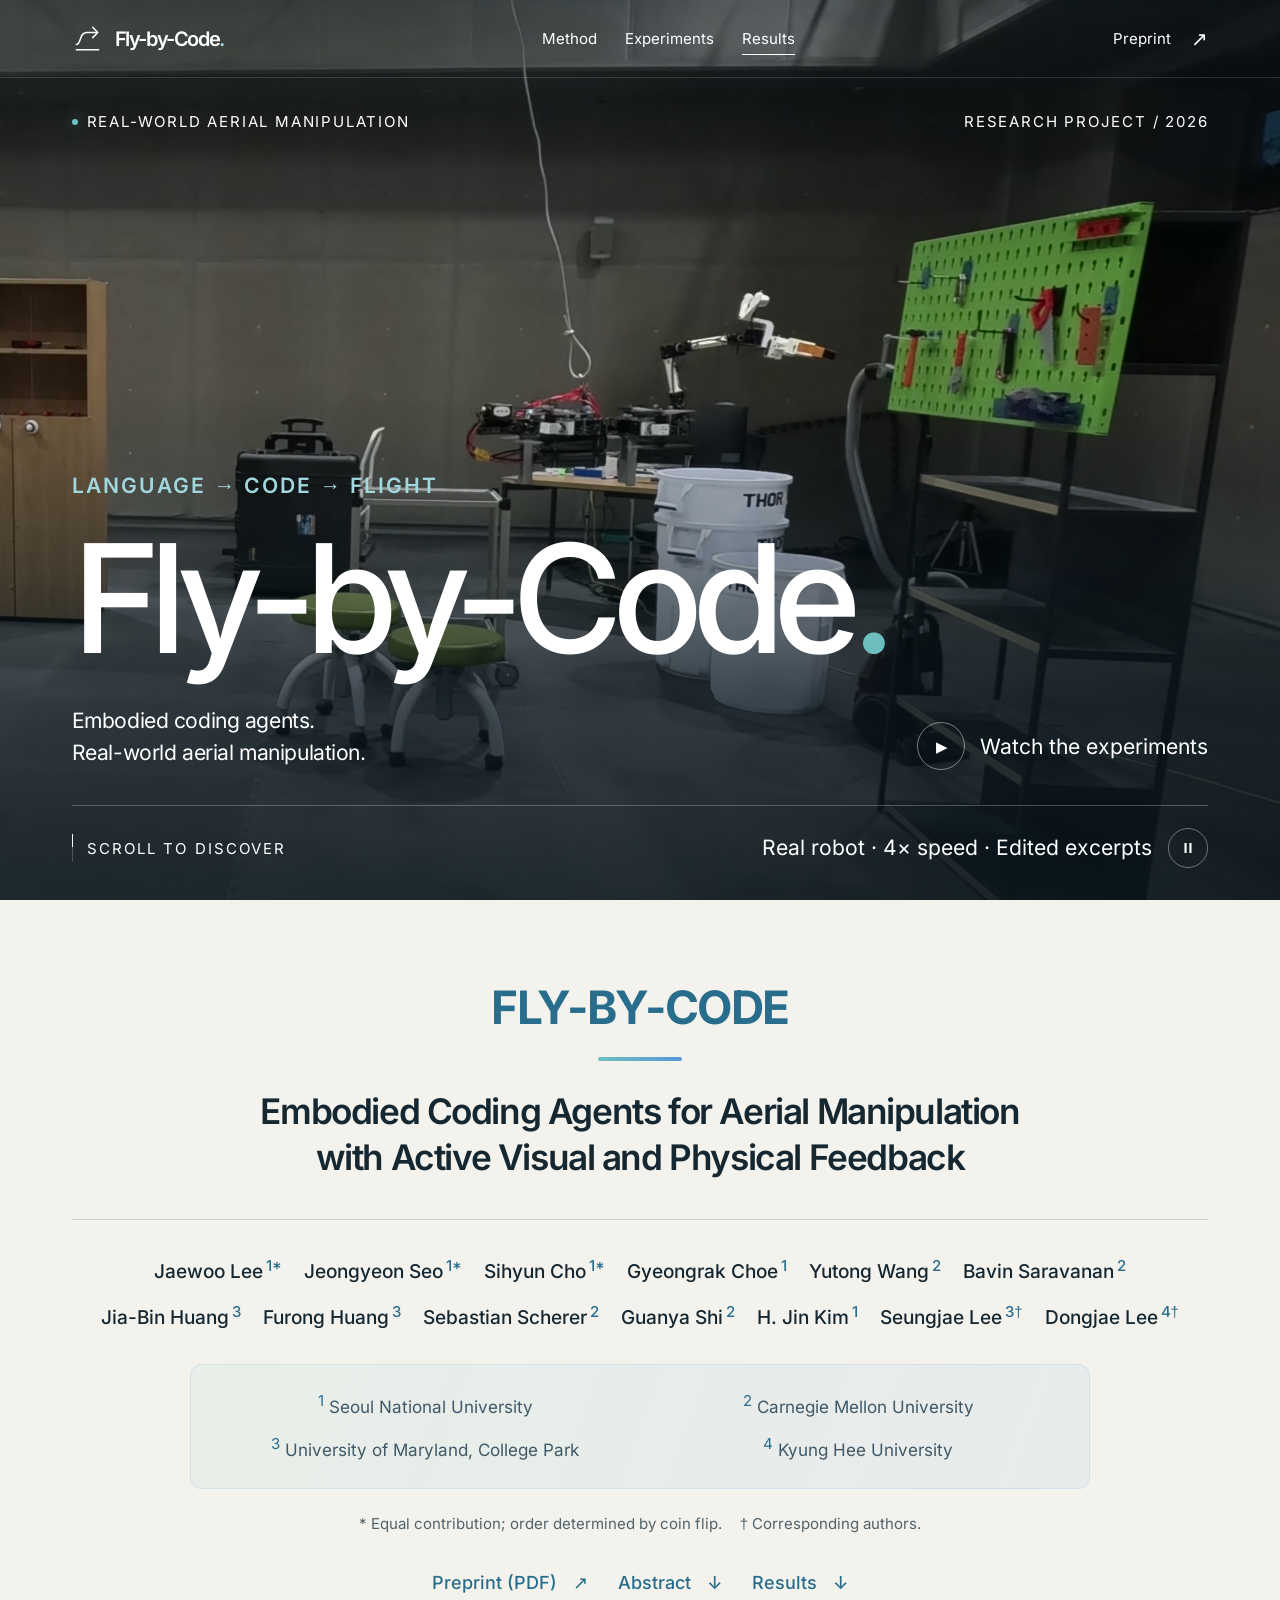
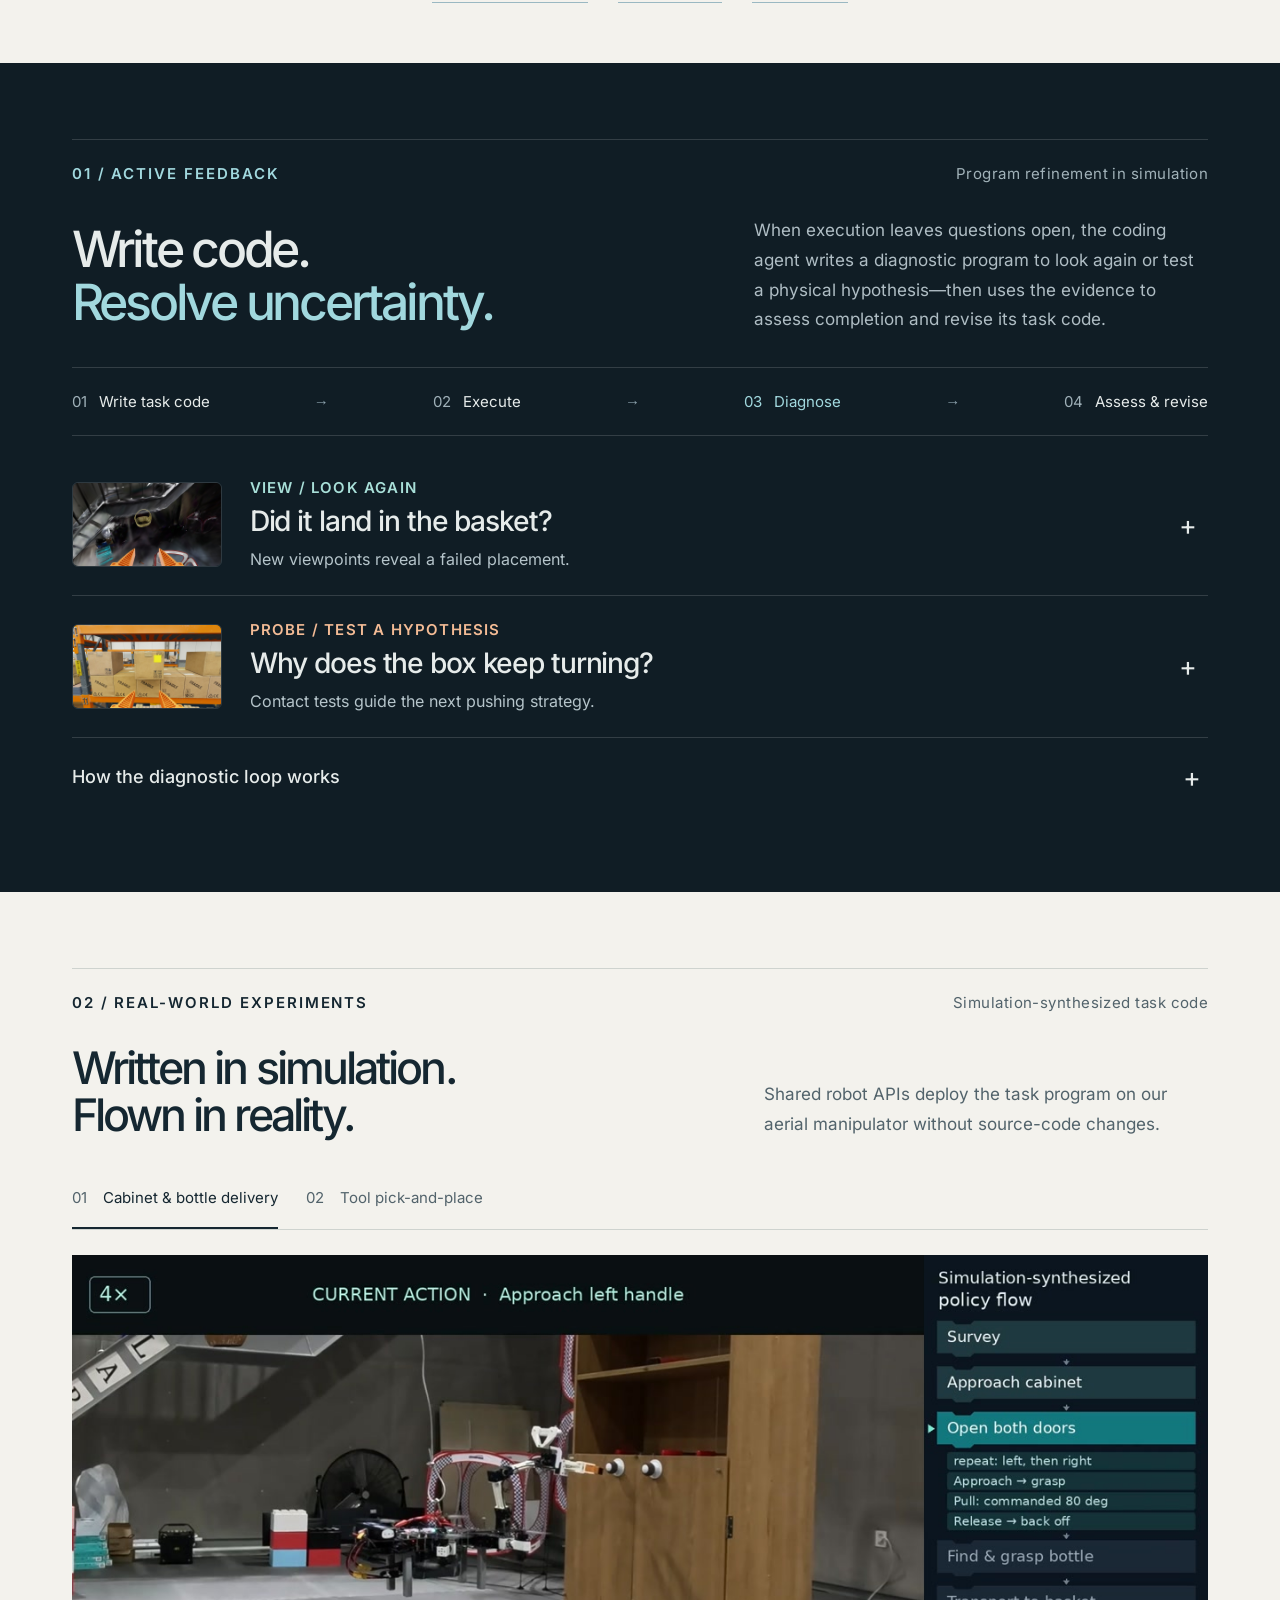
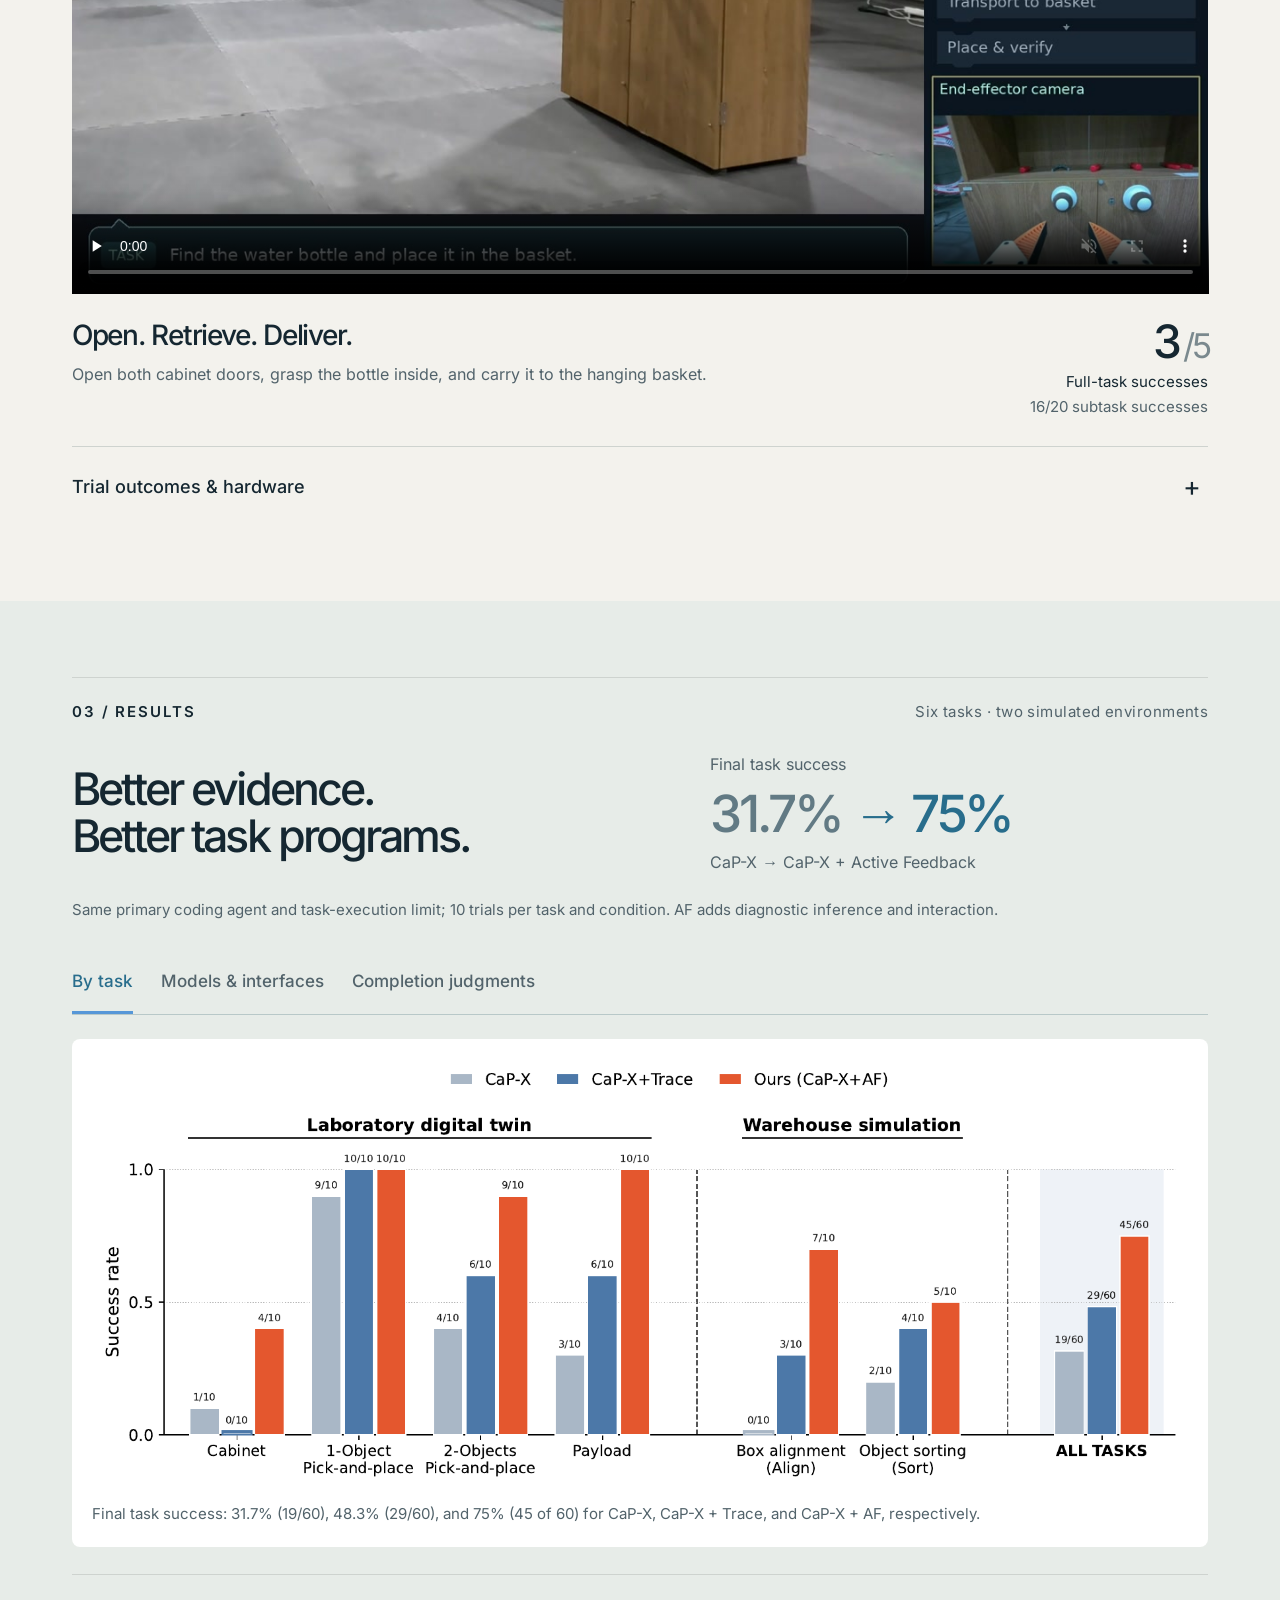
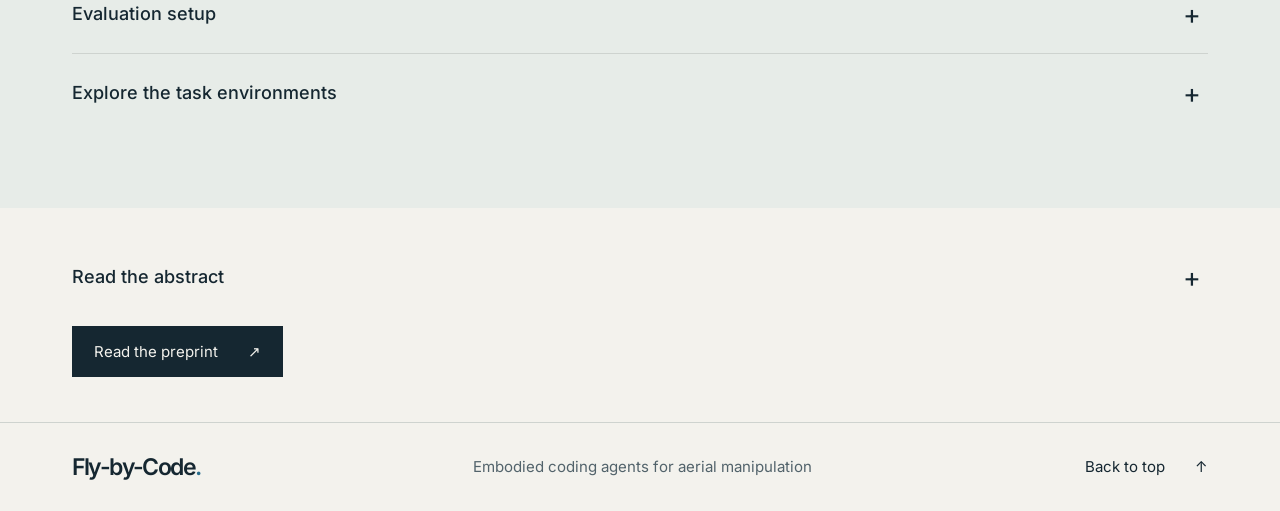
==== commit 62d3d6b6: "Consolidate research into a concise single-page project site" ====
--- a/research.html
+++ b/research.html
@@ -1,430 +1,13 @@
 <!doctype html>
 <html lang="en">
-<head><meta charset="utf-8"><meta name="viewport" content="width=device-width, initial-scale=1"><meta name="robots" content="index, follow"><link rel="canonical" href="https://fly-by-code.github.io/research.html"><title>Research notes — Fly-by-Code</title><meta name="description" content="Fly-by-Code method, recorded diagnostic cases, and experimental results."><link rel="icon" href="static/images/flight-mark.svg" type="image/svg+xml"><link rel="stylesheet" href="static/css/fonts.css"><link rel="stylesheet" href="static/css/flight.css"><link rel="stylesheet" href="static/css/research.css"><script src="static/js/flight.js" defer></script></head>
-<body><a class="skip-link" href="#abstract">Skip to abstract</a>
-<header class="site-header solid"><a class="wordmark" href="index.html">Fly-by-Code<span class="wordmark-dot">.</span></a><nav aria-label="Research navigation"><a href="#method">Method</a><a href="#case-studies">Cases</a><a href="#results">Results</a></nav><a class="header-link" href="index.html">Back to the film ↗</a><div class="reading-progress" aria-hidden="true"></div></header>
-<main class="research-page"><div class="research-masthead"><p class="eyebrow">Research notes / Fly-by-Code</p><h1>From code to flight.</h1><p class="research-subtitle">Embodied Coding Agents for Aerial Manipulation with Active Visual and Physical Feedback</p><div class="author-block">
-<p class="author-names"><span>Jaewoo Lee<sup>1*</sup></span><span>Jeongyeon Seo<sup>1*</sup></span><span>Sihyun Cho<sup>1*</sup></span><span>Gyeongrak Choe<sup>1</sup></span><span>Yutong Wang<sup>2</sup></span><span>Bavin Saravanan<sup>2</sup></span><span>Jia-Bin Huang<sup>3</sup></span><span>Furong Huang<sup>3</sup></span><span>Sebastian Scherer<sup>2</sup></span><span>Guanya Shi<sup>2</sup></span><span>H. Jin Kim<sup>1</sup></span><span>Seungjae Lee<sup>3†</sup></span><span>Dongjae Lee<sup>4†</sup></span></p>
-<div class="affiliations"><span><sup>1</sup> Seoul National University</span><span><sup>2</sup> Carnegie Mellon University</span><span><sup>3</sup> University of Maryland, College Park</span><span><sup>4</sup> Kyung Hee University</span></div>
-<p class="author-note">* Equal contribution; order determined by coin flip.<span>† Corresponding authors.</span></p></div><div class="publication-links"><a class="text-link" href="static/papers/fly-by-code_preprint.pdf" target="_blank" rel="noopener">Preprint (PDF) <span aria-hidden="true">↗</span></a></div><nav class="research-index" aria-label="Research contents"><a href="#abstract">Abstract</a><a href="#method">Method</a><a href="#tasks">Tasks</a><a href="#results">Results</a><a href="#case-studies">Recorded cases</a><a href="#generality">Models &amp; interfaces</a><a href="#physical-outcomes">Physical outcomes</a></nav></div>
-  <!-- ========== Teaser ========== -->
-  <section class="section" id="physical-outcomes">
-    <div class="container is-max-desktop">
-      <img class="fig" src="static/images/teaser.jpg" width="2000" height="1433"
-           alt="An aerial manipulator picks a hammer from a pegboard and places it in a basket, then places a wrench on an upper shelf. Below, the Fly-by-Code loop: a coding agent writes a task program, executes it, and uses Active Feedback (View and Probe) to check the outcome.">
-      <p class="caption">
-        Fly-by-Code addresses visual and physical ambiguities under partial observability and limited interaction robustness
-        via <b>Active Feedback (AF)</b>. Rather than relying only on feedback passively collected during task execution,
-        Fly-by-Code generates an executable diagnostic program to acquire the evidence needed for outcome assessment and program
-        revision. The program either navigates to an informative viewpoint (<b>View</b>) to inspect an unobserved outcome or
-        performs a targeted physical interaction (<b>Probe</b>) to distinguish between possible failure causes. Using shared robot
-        APIs, task programs refined in simulation are transferred without task-program source-code modification to a physical aerial
-        manipulator, enabling multi-stage tasks such as the illustrated four-step tool-manipulation sequence.
-      </p>
-
-      <h3 class="title is-5" style="margin-top:2rem;">Physical task outcomes</h3>
-      <div class="table-wrap">
-        <table class="res">
-          <thead><tr><th>Task</th><th class="l">Outcome</th><th>Successful trials</th></tr></thead>
-          <tbody>
-            <tr><td rowspan="5">Tool pick-and-place</td><td class="l">Grasp hammer</td><td>5/5</td></tr>
-            <tr><td class="l">Place hammer in basket</td><td>4/5</td></tr>
-            <tr><td class="l">Grasp wrench</td><td>5/5</td></tr>
-            <tr><td class="l">Place wrench on shelf</td><td>5/5</td></tr>
-            <tr class="ours"><td class="l">Full task</td><td>4/5</td></tr>
-            <tr><td rowspan="5">Water-bottle delivery (Cabinet door opening)</td><td class="l">Open left door</td><td>5/5</td></tr>
-            <tr><td class="l">Open right door</td><td>4/5</td></tr>
-            <tr><td class="l">Grasp bottle</td><td>4/5</td></tr>
-            <tr><td class="l">Place bottle in basket</td><td>3/5</td></tr>
-            <tr class="ours"><td class="l">Full task</td><td>3/5</td></tr>
-          </tbody>
-        </table>
-      </div>
-      <p class="caption">Denominators include all evaluated trials per task, including those that did not reach a stage.</p>
-    </div>
-  </section>
-
-  <!-- ========== Abstract ========== -->
-  <section class="section hero is-light" id="abstract">
-    <div class="container is-max-desktop">
-      <div class="columns is-centered has-text-centered">
-        <div class="column is-four-fifths">
-          <h2 class="title is-3">Abstract</h2>
-          <div class="content has-text-justified">
-            <p>
-              Embodied coding agents emerge as a promising approach to construct robot policies from natural-language instructions.
-              However, extending these agents to physically demanding settings introduces two fundamental challenges: partial
-              observability and limited interaction robustness. These challenges can leave task-critical outcomes unobserved, and
-              failures remain unresolved, making execution feedback insufficient for completion assessment and program revision.
-              To address these gaps, we introduce <b>Active Feedback (AF)</b>, an active &ldquo;View and Probe&rdquo; framework.
-              After each task execution, the agent synthesizes a separate diagnostic program to acquire informative viewpoints or
-              perform targeted physical tests in simulation, returning evidence for completion assessment and program revision.
-              We study AF in aerial manipulation, where payload constraints limit onboard sensing and exacerbate partial
-              observability, while strong dynamic coupling and limited control margins make physical interactions fragile.
-              Across six aerial manipulation tasks, AF increases final task success from 31.7% to 75% relative to terminal
-              feedback, using the same coding-agent configuration and task-execution limit. The task programs synthesized in
-              simulation transfer directly to a physical aerial manipulator via shared APIs without task-program source-code
-              modifications and successfully execute multi-stage tasks in the real world. These results show that executable
-              diagnosis helps embodied coding agents address gaps in execution feedback, improving both completion assessment
-              and program refinement for autonomous aerial manipulation.
-            </p>
-          </div>
-        </div>
-      </div>
-    </div>
-  </section>
-
-  <!-- ========== Method ========== -->
-  <section class="section" id="method">
-    <div class="container is-max-desktop">
-      <h2 class="title is-3 section-title">Method</h2>
-      <p>
-        Standard execution feedback is a passive byproduct of a task trajectory. An egocentric camera couples its viewpoint to
-        the robot&rsquo;s flight, so the outcome of an action often lies outside the terminal field of view; and a static
-        terminal image may not distinguish whether a failed interaction came from erroneous contact geometry or violated kinematic constraints.
-        Fly-by-Code inserts an <b>executable diagnostic stage</b> between task-program execution and the decision to finish or
-        regenerate the program.
-      </p>
-      <img class="fig" src="static/images/method.png" width="2000" height="1160" style="margin-top:1.25rem;"
-           alt="Overview of Fly-by-Code. Bottom: the program refinement loop from task prompt to policy code, execution, Active Feedback, verdict, and program revision, built on shared robot APIs (SAM3 segmentation, motion planning, semantic mapping, depth-to-point cloud, pixel-level pointing, grasp pose generation). Top: View navigates to an informative viewpoint to verify a placement; Probe tests door articulation with a small arc after a straight pull fails.">
-      <p class="caption">
-        <b>Bottom:</b> the program refinement loop. The coding agent translates a task prompt into policy code using shared robot
-        APIs; after execution it enters the Active Feedback stage and refines the program until it decides to stop.
-        <b>Top:</b> during AF, the agent synthesizes a diagnostic program. <i>View</i> navigates to informative viewpoints
-        (e.g., inspecting a basket from above to verify placement). <i>Probe</i> conducts diagnostic physical tests (e.g., testing
-        door articulation with an arc motion after a straight pull fails).
-      </p>
-
-      <div class="af-loop" role="list" aria-label="The Active Feedback loop, repeated after every task attempt">
-        <div class="af-card diag" role="listitem">
-          <span class="af-step">1</span>
-          <h4>Diagnostic program</h4>
-          <p>After a task attempt, the agent reads the console log, terminal observation and semantic-map summary, names the
-            uncertainties this passive evidence leaves open, and writes a separate program &mdash; with the same robot APIs as
-            the task program. This is a diagnostic step: the program does not try to complete the task, it gathers the
-            additional information the next decision needs.</p>
-        </div>
-        <div class="af-card view" role="listitem">
-          <span class="af-step">2a</span>
-          <h4>View &mdash; active viewpoint selection</h4>
-          <p>Using the semantic map as a spatial reference, the diagnostic program flies the robot to vantage points that
-            reveal outcomes the terminal frame cannot &mdash; for example, looking down into a basket to confirm a
-            placement.</p>
-        </div>
-        <div class="af-card loop" role="listitem">
-          <span class="af-step">3</span>
-          <h4>Closing the loop</h4>
-          <p>The task score is recorded before AF. The environment then resets its physical
-            state, while the feedback AF produced &mdash; the acquired views themselves, the agent&rsquo;s notes on them, and
-            the measured values &mdash; is passed back to the agent and drives the
-            <span class="decision finish">FINISH</span> / <span class="decision regen">REGENERATE</span> decision and the
-            next program.</p>
-        </div>
-        <div class="af-card probe" role="listitem">
-          <span class="af-step">2b</span>
-          <h4>Probe &mdash; diagnostic physical interaction</h4>
-          <p>Contact responses, payload limits and articulation constraints are invisible to inspection, so the program probes
-            them through physical interaction &mdash; pushing a box at different contact points, or test-lifting a candidate load.</p>
-        </div>
-        <div class="af-hub" aria-hidden="true">
-          <svg viewBox="0 0 120 120" width="120" height="120">
-            <circle cx="60" cy="60" r="56" fill="#fff" stroke="#e3e7ec" stroke-width="2"/>
-            <g>
-              <path d="M18.3 54.9 A42 42 0 0 1 50.6 19.1" fill="none" stroke="#1d2733" stroke-width="3.2" stroke-linecap="round"/>
-              <polygon points="54.9,18.3 48.7,14.8 51.0,23.7" fill="#1d2733"/>
-              <path d="M65.1 18.3 A42 42 0 0 1 100.9 50.6" fill="none" stroke="#1f8a86" stroke-width="3.2" stroke-linecap="round"/>
-              <polygon points="101.7,54.9 105.2,48.7 96.3,51.0" fill="#1f8a86"/>
-              <path d="M101.7 65.1 A42 42 0 0 1 69.4 100.9" fill="none" stroke="#7a4fb0" stroke-width="3.2" stroke-linecap="round"/>
-              <polygon points="65.1,101.7 71.3,105.2 69.0,96.3" fill="#7a4fb0"/>
-              <path d="M54.9 101.7 A42 42 0 0 1 19.1 69.4" fill="none" stroke="#e4572e" stroke-width="3.2" stroke-linecap="round"/>
-              <polygon points="18.3,65.1 14.8,71.3 23.7,69.0" fill="#e4572e"/>
-            </g>
-            <text x="60" y="57" text-anchor="middle" font-size="10" font-weight="700" fill="#1d2733">after every</text>
-            <text x="60" y="70" text-anchor="middle" font-size="10" font-weight="700" fill="#1d2733">attempt</text>
-          </svg>
-        </div>
-      </div>
-    </div>
-  </section>
-
-  <!-- ========== Tasks ========== -->
-  <section class="section hero is-light" id="tasks">
-    <div class="container is-max-desktop">
-      <h2 class="title is-3 section-title">Tasks</h2>
-      <p>
-        Six tasks in two simulated environments, a warehouse and a laboratory digital twin, range from spatial object transport
-        (<b>1-Object</b> and <b>2-Objects Pick-and-place</b>, <b>Sort</b>) to contact-rich interactions involving articulated structures
-        (<b>Cabinet</b>), unknown payload constraints (<b>Payload</b>), and contact-dependent pushing (<b>Align</b>). A shared execution backend handles
-        collision-aware whole-body motion planning and tracks trajectories under simulated flight dynamics.
-      </p>
-      <img class="fig" src="static/images/tasks.jpg" width="2000" height="1246" style="margin-top:1.25rem;"
-           alt="Four representative tasks: Sort, Align, Cabinet and Payload, with overlaid robot poses and trajectories.">
-      <p class="caption">
-        <b>Sort:</b> Identify the target bottle and place it into the color-matched bin.
-        <b>Align:</b> Push protruding boxes into alignment with the rack. Due to offset centers of mass, varying contact points
-        induce distinct translational or rotational motions.
-        <b>Cabinet:</b> Open the cabinet doors, retrieve the bottle inside, and deliver it to a hanging basket.
-        <b>Payload:</b> Transport filled bottles and baskets with minimal hall crossings under an undisclosed payload limit.
-      </p>
-    </div>
-  </section>
-
-  <!-- ========== Results ========== -->
-  <section class="section" id="results">
-    <div class="container is-max-desktop">
-      <h2 class="title is-3 section-title">Results</h2>
-      <p>
-        We build on the CaP-X program-generation and execution loop and compare three feedback conditions that share the same
-        perception, control and semantic-map APIs, and the same skill library: <b>CaP-X</b> (execution logs and the terminal RGB observation), <b>CaP-X+Trace</b> (additionally,
-        per-primitive call records and execution keyframes), and <b>Ours</b> (CaP-X + Active Feedback). Each revised program
-        runs from the initial state and must perform the full task. The primary agent is Claude Opus 5 in a persistent session.
-      </p>
-
-      <div class="stat-row">
-        <div class="stat"><div class="num">31.7%</div><div class="lbl">CaP-X<br>19 / 60 trials</div></div>
-        <div class="stat"><div class="num">48.3%</div><div class="lbl">CaP-X+Trace<br>29 / 60 trials</div></div>
-        <div class="stat ours"><div class="num">75.0%</div><div class="lbl">Ours (CaP-X+AF)<br>45 / 60 trials</div></div>
-      </div>
-
-      <img class="fig" src="static/images/results_success.png" width="1659" height="645" style="margin-top:1.25rem;"
-           alt="Bar chart of final task success on six tasks. Ours matches or exceeds both baselines on every task: Cabinet 4/10, 1-Object 10/10, 2-Objects 9/10, Payload 10/10, Box alignment (Align) 7/10, Object sorting (Sort) 5/10; 45/60 overall versus 19/60 for CaP-X and 29/60 for CaP-X+Trace.">
-      <p class="caption">Final task success across six tasks (10 trials per task and method). AF achieves the highest success
-        overall and matches or exceeds both baselines on every task.</p>
-
-      <h3 class="title is-4" style="margin-top:2rem;">Reliable completion assessment</h3>
-      <p>
-        Baselines often declare success from unverified execution signals &mdash; for example, taking an open gripper as proof
-        of placement. AF gathers visual and physical evidence first: across 60 trials it makes only <b>5</b> false completion
-        declarations, against 25 for CaP-X and 19 for CaP-X+Trace.
-      </p>
-      <div class="table-wrap" style="margin-top:1rem;">
-        <table class="res">
-          <thead>
-            <tr><th rowspan="2">Method</th><th colspan="6">Per task (TP / FP / ND)</th><th colspan="2" class="sep">Overall</th></tr>
-            <tr><th>Cabinet</th><th>1-Obj P&amp;P</th><th>2-Obj P&amp;P</th><th>Payload</th><th>Align</th><th>Sort</th><th class="sep">TP / FP / ND</th><th>Precision</th></tr>
-          </thead>
-          <tbody>
-            <tr><td>CaP-X</td><td>1/1/8</td><td>9/1/0</td><td>4/5/1</td><td>3/6/1</td><td>0/10/0</td><td>2/2/6</td><td class="sep">19/25/16</td><td>43.2%</td></tr>
-            <tr><td>CaP-X+Trace</td><td>0/3/7</td><td>10/0/0</td><td>6/3/1</td><td>6/3/1</td><td>3/7/0</td><td>4/3/3</td><td class="sep">29/19/12</td><td>60.4%</td></tr>
-            <tr class="ours"><td>Ours (CaP-X+AF)</td><td>4/1/<span class="nd">5</span></td><td>10/0/<span class="nd">0</span></td><td>9/1/<span class="nd">0</span></td><td>10/0/<span class="nd">0</span></td><td>7/3/<span class="nd">0</span></td><td>5/0/<span class="nd">5</span></td><td class="sep">45/5/<span class="nd">10</span></td><td>90.0%</td></tr>
-          </tbody>
-        </table>
-      </div>
-      <p class="caption">TP: correct completion declaration. FP: incorrect declaration. ND: step limit reached without a
-        declaration. Precision = TP / (TP + FP).</p>
-    </div>
-  </section>
-
-  <!-- ========== Case studies ========== -->
-  <section class="section hero is-light" id="case-studies">
-    <div class="container is-max-desktop">
-      <h2 class="title is-3 section-title">How does Active Feedback support policy refinement? &mdash; Case studies</h2>
-      <p>Two recorded trials, excerpted verbatim from the agent&rsquo;s own analysis, code and console
-        (omissions marked [&hellip;]). Image notes were written by the agent <i>before</i> capture and state inspection
-        questions, not conclusions.</p>
-
-      <!-- View case -->
-      <div class="case" style="margin-top:1.25rem; background:#fff;">
-        <span class="tag view">View</span>
-        <h3 class="title is-5">Evidence against a reported success &mdash; 2-Objects Pick-and-place</h3>
-
-        <section class="cstep view">
-          <div class="cstep-head"><span class="cstep-num">1</span><h4 class="cstep-title">The task program reports success</h4></div>
-          <div class="cstep-body">
-        <figure class="simclip">
-          <div class="simclip-bar"><span class="simclip-phase exec">Turn 1 &mdash; task program</span><span class="simclip-meta">Simulation &middot; 8&times; speed</span></div>
-          <video controls muted playsinline preload="none" width="640" height="368" poster="static/images/poster_k2_turn1.jpg">
-            <source src="static/videos/k2_turn1.mp4" type="video/mp4">
-          </video>
-          <figcaption>The agent-generated task program reported both the hammer and wrench placements as successful, although neither tool actually remained at its destination.</figcaption>
-        </figure>
-        <figure class="codebox con"><figcaption><span>Console output</span></figcaption><pre class="code">hammer done: <span class="t-const">True</span>
-[...]
-wrench done: <span class="t-const">True</span></pre></figure>
-          </div>
-        </section>
-        <section class="cstep view">
-          <div class="cstep-head"><span class="cstep-num">2</span><h4 class="cstep-title">The agent names what the evidence does not show</h4></div>
-          <div class="cstep-body">
-        <p class="quote">&ldquo;The previous program reports both parts done, but neither is confirmed.&rdquo;</p>
-        <p class="quote">Hammer. [&hellip;] &ldquo;That shows the hammer left the hand, not that it landed inside the basket.
-          It could have dropped beside the basket or onto the stairs. I need a view looking down into the basket.&rdquo;</p>
-        <p class="quote">Wrench. [&hellip;] &ldquo;I need to look at the upper shelf more closely from above, then at the lower
-          shelf and the floor in front of the cabinet, and write down where the wrench actually is.&rdquo;</p>
-          </div>
-        </section>
-        <section class="cstep view">
-          <div class="cstep-head"><span class="cstep-num">3</span><h4 class="cstep-title">It writes a diagnostic program: move, observe, attach a question</h4></div>
-          <div class="cstep-body">
-        <figure class="codebox py"><figcaption><span>Agent-generated code</span><span class="lang">Python</span></figcaption><pre class="code"><span class="t-kw">def</span> <span class="t-fn">look</span>(target, offsets, note):
-    target = np.<span class="t-fn">asarray</span>(target, float)
-    <span class="t-kw">for</span> off <span class="t-kw">in</span> offsets:
-        vp = target + np.<span class="t-fn">asarray</span>(off, float)
-        <span class="t-kw">if</span> <span class="t-fn">go</span>(vp, target - vp):
-            <span class="t-kw">return</span> <span class="t-fn">get_observation</span>(note=note)
-    <span class="t-com"># [...]</span>
-
-fl = np.<span class="t-fn">array</span>([<span class="t-num">3.55</span>, cc[<span class="t-num">1</span>], <span class="t-num">0.05</span>])
-o = <span class="t-fn">look</span>(fl, [[<span class="t-num">-0.8</span>, <span class="t-num">0</span>, <span class="t-num">1.0</span>], [<span class="t-num">-1.0</span>, <span class="t-num">0.3</span>, <span class="t-num">1.1</span>]],
-         <span class="t-str">"Floor in front of the cabinet's open face: did the wrench fall to the floor?"</span>)
-<span class="t-fn">report</span>(o, [<span class="t-str">"wrench"</span>])</pre></figure>
-          </div>
-        </section>
-        <section class="cstep view">
-          <div class="cstep-head"><span class="cstep-num">4</span><h4 class="cstep-title">Returned diagnostic views, measurements, and the agent&rsquo;s image notes</h4></div>
-          <div class="cstep-body">
-        <figure class="simclip">
-          <div class="simclip-bar"><span class="simclip-phase af">AF &mdash; diagnostic program</span><span class="simclip-meta">Simulation &middot; 8&times; speed</span></div>
-          <video controls muted playsinline preload="none" width="640" height="368" poster="static/images/poster_k2_af1.jpg">
-            <source src="static/videos/k2_af1.mp4" type="video/mp4">
-          </video>
-          <figcaption>The diagnostic flight: upper shelf, the floor in front of the cabinet, the basket from above, and the area around it.</figcaption>
-        </figure>
-        <div class="img-grid two">
-          <figure><img src="static/images/case_view_1.jpg" width="1280" height="720" loading="lazy" alt="Upper shelf of the cabinet seen from above-front.">
-            <figcaption><b>Upper shelf.</b> &ldquo;Upper open shelf of the cabinet from above-front: is the black-handled wrench from the pegboard on it?&rdquo;</figcaption></figure>
-          <figure><img src="static/images/case_view_2.jpg" width="1280" height="720" loading="lazy" alt="Floor in front of the cabinet with the wrench lying on it.">
-            <figcaption><b>Cabinet floor.</b> &ldquo;Floor in front of the cabinet&rsquo;s open face: did the wrench fall to the floor?&rdquo;</figcaption></figure>
-          <figure><img src="static/images/case_view_3.jpg" width="1280" height="720" loading="lazy" alt="The basket on the stairs seen from above; it is empty.">
-            <figcaption><b>Basket interior.</b> &ldquo;Basket on the stairs from above: is the hammer inside it?&rdquo;</figcaption></figure>
-          <figure><img src="static/images/case_view_4.jpg" width="1280" height="720" loading="lazy" alt="The area below the basket and stairs.">
-            <figcaption><b>Around the basket.</b> &ldquo;Area below/around the basket and stairs: did the hammer fall out instead?&rdquo;</figcaption></figure>
-        </div>
-        <figure class="codebox con"><figcaption><span>Console output &mdash; median world-frame coordinates from segmented depth</span></figcaption><pre class="code"><span class="t-tag">[wrench]</span> score 0.91 [...] med [ 3.567  0.953 -0.009] [...]
-<span class="t-tag">[hammer]</span> score 0.92 [...] med [ 2.463  3.979 -0.009] [...]</pre></figure>
-          </div>
-        </section>
-        <section class="cstep view">
-          <div class="cstep-head"><span class="cstep-num">5</span><h4 class="cstep-title">Decision and the next program</h4></div>
-          <div class="cstep-body">
-        <figure class="simclip">
-          <div class="simclip-bar"><span class="simclip-phase exec">Turn 2 &mdash; revised task program</span><span class="simclip-meta">Simulation &middot; 8&times; speed</span></div>
-          <video controls muted playsinline preload="none" width="640" height="368" poster="static/images/poster_k2_turn2.jpg">
-            <source src="static/videos/k2_turn2.mp4" type="video/mp4">
-          </video>
-          <figcaption>The next program, run again from the initial state after REGENERATE.</figcaption>
-        </figure>
-        <p><span class="decision regen">REGENERATE</span> &mdash; the next program adds a release-and-hold routine, revises the
-          hammer release pose, and tries deeper wrench placements.</p>
-        <figure class="codebox py"><figcaption><span>Agent-generated code</span><span class="lang">Python</span></figcaption><pre class="code"><span class="t-kw">def</span> <span class="t-fn">release_and_hold</span>():
-    <span class="t-fn">open_gripper</span>()
-    p = <span class="t-fn">pos</span>()
-    <span class="t-fn">goto_pose</span>(p, settle=<span class="t-const">True</span>)   <span class="t-com"># hold still ~3 s so the object drops free</span>
-    <span class="t-fn">get_observation</span>()
-    <span class="t-fn">open_gripper</span>()</pre></figure>
-        <p class="caption">The trial succeeded on the fourth task execution. The case shows AF producing evidence
-          <i>against</i> a reported completion and directing the revision.</p>
-          </div>
-        </section>
-      </div>
-
-      <!-- Probe case -->
-      <div class="case" id="probe-details" style="background:#fff;">
-        <span class="tag probe">Probe</span>
-        <h3 class="title is-5">Box alignment: testing alternative contact points</h3>
-        <p>After repeated pushes kept rotating a carton, the agent used AF to test alternative contact locations and sideways slides.</p>
-        <section class="cstep probe">
-          <div class="cstep-head"><span class="cstep-num">1</span><h4 class="cstep-title">Agent&rsquo;s recorded AF analysis: which push reduces rotation?</h4></div>
-          <div class="cstep-body">
-          <p class="quote">&ldquo;My working guess is sideways friction drag.&rdquo; [&hellip;]</p>
-          <p class="quote">&ldquo;I need controlled experiments to learn how much each action twists the carton: centre push, high-edge push, low-edge push, and a push followed by a small sideways slide while still in contact.&rdquo;</p>
-          </div>
-        </section>
-        <section class="cstep probe">
-          <div class="cstep-head"><span class="cstep-num">2</span><h4 class="cstep-title">Generated diagnostic code: compare contact actions</h4></div>
-          <div class="cstep-body">
-          <p>The program tested these actions sequentially, returning to the same viewpoint after each probe to measure the response from RGB-D observations. In the code and console below, &ldquo;hi-edge&rdquo; and &ldquo;lo-edge&rdquo; are the carton&rsquo;s left and right edges in the head-on camera view, and &ldquo;drag +y&rdquo; / &ldquo;drag -y&rdquo; are small slides to the left / right.</p>
-          <figure class="codebox py"><figcaption><span>Agent-generated code</span><span class="lang">Python</span></figcaption><pre class="code"><span class="t-fn">open_gripper</span>()
-<span class="t-com"># [...]</span>
-exps = [(<span class="t-str">"centre"</span>, <span class="t-num">0.0</span>, <span class="t-num">0.0</span>), (<span class="t-str">"hi-edge"</span>, +<span class="t-num">1</span>, <span class="t-num">0.0</span>),
-        (<span class="t-str">"lo-edge"</span>, <span class="t-num">-1</span>, <span class="t-num">0.0</span>), (<span class="t-str">"centre+drag+y"</span>, <span class="t-num">0.0</span>, +<span class="t-num">0.015</span>),
-        (<span class="t-str">"centre+drag-y"</span>, <span class="t-num">0.0</span>, <span class="t-num">-0.015</span>), (<span class="t-str">"hi-edge"</span>, +<span class="t-num">1</span>, <span class="t-num">0.0</span>)]
-<span class="t-kw">for</span> name, where, drag <span class="t-kw">in</span> exps:
-    <span class="t-com"># [...]</span>
-    r = <span class="t-fn">go</span>(G, approach=N, z_approach=<span class="t-num">0.15</span>, allow_contact=<span class="t-const">True</span>, settle=<span class="t-const">True</span>)
-    <span class="t-com"># [...]</span>
-    <span class="t-kw">if</span> drag != <span class="t-num">0.0</span> <span class="t-kw">and</span> r:
-        G2 = G + np.<span class="t-fn">array</span>([<span class="t-num">0.0</span>, drag, <span class="t-num">0.0</span>])
-        <span class="t-fn">go</span>(G2, approach=N, allow_contact=<span class="t-const">True</span>, settle=<span class="t-const">True</span>)
-        <span class="t-com"># [...]</span>
-    <span class="t-com"># [...]</span>
-    f2, s2 = <span class="t-fn">measure_B</span>(<span class="t-str">"after "</span> + name)</pre></figure>
-          </div>
-        </section>
-        <section class="cstep probe">
-          <div class="cstep-head"><span class="cstep-num">3</span><h4 class="cstep-title">Returned diagnostic views, measurements, and the agent&rsquo;s image notes</h4></div>
-          <div class="cstep-body">
-          <figure class="simclip">
-            <div class="simclip-bar"><span class="simclip-phase af">AF &mdash; diagnostic program</span><span class="simclip-meta">Simulation &middot; 8&times; speed</span></div>
-            <video controls muted playsinline preload="none" width="640" height="368" poster="static/images/poster_align_af1.jpg">
-              <source src="static/videos/align_af1.mp4" type="video/mp4">
-            </video>
-            <figcaption>The diagnostic program pushes carton B at the centre, the left edge and the right edge, then with small sideways slides, backing off to the same viewpoint after each push.</figcaption>
-          </figure>
-          <figure class="codebox con"><figcaption><span>Console output</span></figcaption><pre class="code">RESULT centre:        centre moved 0.0285, yaw change -3.17 deg
-RESULT hi-edge:       centre moved 0.0385, yaw change <span class="t-good">-0.31 deg</span>
-RESULT lo-edge:       centre moved 0.0241, yaw change <span class="t-bad">-4.01 deg</span>
-RESULT centre+drag+y: centre moved 0.0439, yaw change -4.56 deg
-RESULT centre+drag-y: centre moved 0.0426, yaw change -4.75 deg
-RESULT hi-edge:       centre moved 0.0430, yaw change -2.11 deg</pre></figure>
-          <div class="img-grid two">
-            <figure><img src="static/images/align_probe_before.jpg" width="1280" height="720" loading="lazy" alt="Carton B seen head-on before any push experiment.">
-              <figcaption><b>Before probing.</b> &ldquo;carton B untouched, head-on, before the push experiments&rdquo;</figcaption></figure>
-            <figure><img src="static/images/align_probe_after.jpg" width="1280" height="720" loading="lazy" alt="Carton B seen head-on after the six push experiments; it is now rotated.">
-              <figcaption><b>After probing.</b> &ldquo;carton B after the six push experiments (centre, hi-edge, lo-edge, drag +y, drag -y, hi-edge)&rdquo;</figcaption></figure>
-          </div>
-          <p>The first left-edge push produced less rotation per unit of advance than the centre and right-edge pushes. Neither sideways slide reversed the rotation.</p>
-          </div>
-        </section>
-        <section class="cstep probe">
-          <div class="cstep-head"><span class="cstep-num">4</span><h4 class="cstep-title">Decision and subsequent policy revision</h4></div>
-          <div class="cstep-body">
-          <p><span class="decision regen">REGENERATE</span> &mdash; the next program initialized a linear push-response model from the diagnostic observations and used it to select the lateral contact position.</p>
-          <figure class="codebox py"><figcaption><span>Agent-generated code &mdash; next task program</span><span class="lang">Python</span></figcaption><pre class="code"><span class="t-com"># ---------------- twist model: yaw change (deg) per cm of push = alpha + beta*u ----------------</span>
-<span class="t-com"># u = contact offset from face centre / half-width (+ toward +y). Prior from observed pushes:</span>
-<span class="t-com"># [...]</span>
-        w = y2 - y1; yc = <span class="t-num">0.5</span> * (y1 + y2)
-        <span class="t-com"># [...]</span>
-        alpha, beta = <span class="t-fn">twist_model</span>()
-        <span class="t-com"># [...]</span>
-        u = <span class="t-fn">float</span>(np.<span class="t-fn">clip</span>((rate_des - alpha) / beta, <span class="t-num">-0.82</span>, <span class="t-num">0.82</span>))
-        yp = yc + u * w / <span class="t-num">2.0</span>
-        <span class="t-com"># [...]</span>
-        <span class="t-kw">if</span> dc_cm &gt; <span class="t-num">0.4</span>:
-            twist_data.<span class="t-fn">append</span>((u, dpsi / dc_cm, <span class="t-fn">min</span>(<span class="t-num">2.0</span>, dc_cm / <span class="t-num">2.0</span>)))</pre></figure>
-          <figure class="simclip">
-            <div class="simclip-bar"><span class="simclip-phase exec">Next execution &mdash; revised task program</span><span class="simclip-meta">Simulation &middot; 8&times; speed</span></div>
-            <video controls muted playsinline preload="none" width="640" height="368" poster="static/images/poster_align_turn2.jpg">
-              <source src="static/videos/align_turn2.mp4" type="video/mp4">
-            </video>
-            <figcaption>In the next task execution, the robot pushed on the left side, toward which the carton&rsquo;s center of mass was shifted, and precisely aligned the boxes.</figcaption>
-          </figure>
-          </div>
-        </section>
-
-      </div>
-    </div>
-  </section>
-
-  <!-- ========== Generality ========== -->
-  <section class="section" id="generality">
-    <div class="container is-max-desktop">
-      <h2 class="title is-3 section-title">Generality across models and interfaces</h2>
-      <p>
-        Across the twelve model&ndash;task pairs, AF matches or exceeds CaP-X in every case, improving success in eight and
-        tying in four (three of them at 0/10). The size of the gain varies across configurations: Cabinet rises from 0% to
-        90% with the Astra API and Payload from 30% to 100% with Claude Code Opus 5, while Gemini 3.8 Flash API and Opus 5 API
-        remain at or near 0% under both methods. A <b>No harness</b> condition, which receives full raw videos and console
-        logs, falls below AF in nearly all coding-agent configurations, indicating that synthesizing targeted diagnostic
-        programs resolves execution uncertainties more effectively than unstructured log analysis.
-      </p>
-      <img class="fig" src="static/images/results_models.png" width="1667" height="597" style="margin-top:1.25rem;" loading="lazy"
-           alt="Bar charts of success on Cabinet and Payload for six model and interface configurations under No harness, CaP-X and Ours.">
-      <p class="caption">Final task success across models and agent interfaces on Cabinet and Payload (10 trials per task and condition).</p>
-    </div>
-  </section>
-
-
-
-
-</main><footer class="site-footer"><a class="wordmark" href="index.html">Fly-by-Code<span class="wordmark-dot">.</span></a><span>Embodied coding agents for aerial manipulation</span><a href="index.html">Back to the film ↗</a></footer></body></html>
+<head>
+  <meta charset="utf-8">
+  <meta name="viewport" content="width=device-width, initial-scale=1">
+  <meta name="robots" content="noindex, follow">
+  <link rel="canonical" href="https://fly-by-code.github.io/">
+  <title>Fly-by-Code — Research on the main page</title>
+  <script src="static/js/research-redirect.js" defer></script>
+  <noscript><meta http-equiv="refresh" content="0;url=index.html"></noscript>
+</head>
+<body><p>All research details are now on the <a href="index.html">Fly-by-Code main page</a>.</p></body>
+</html>
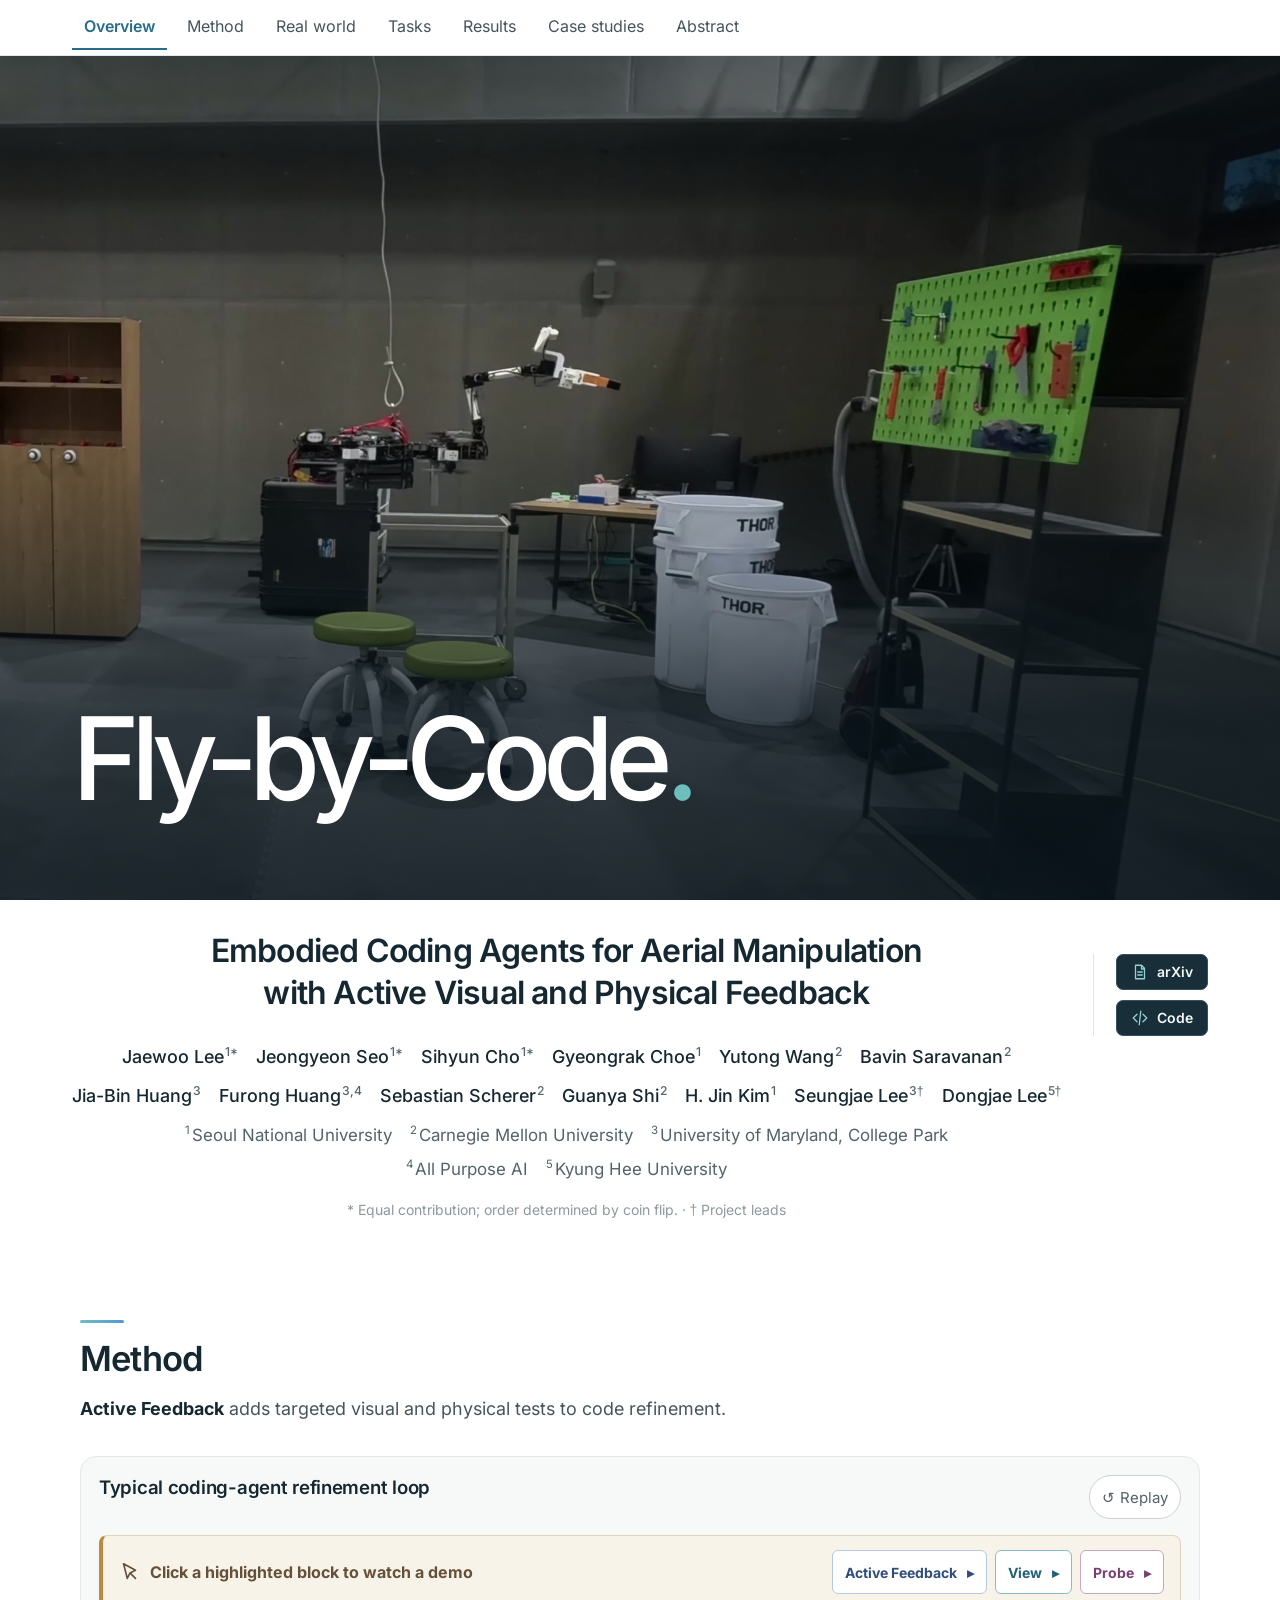
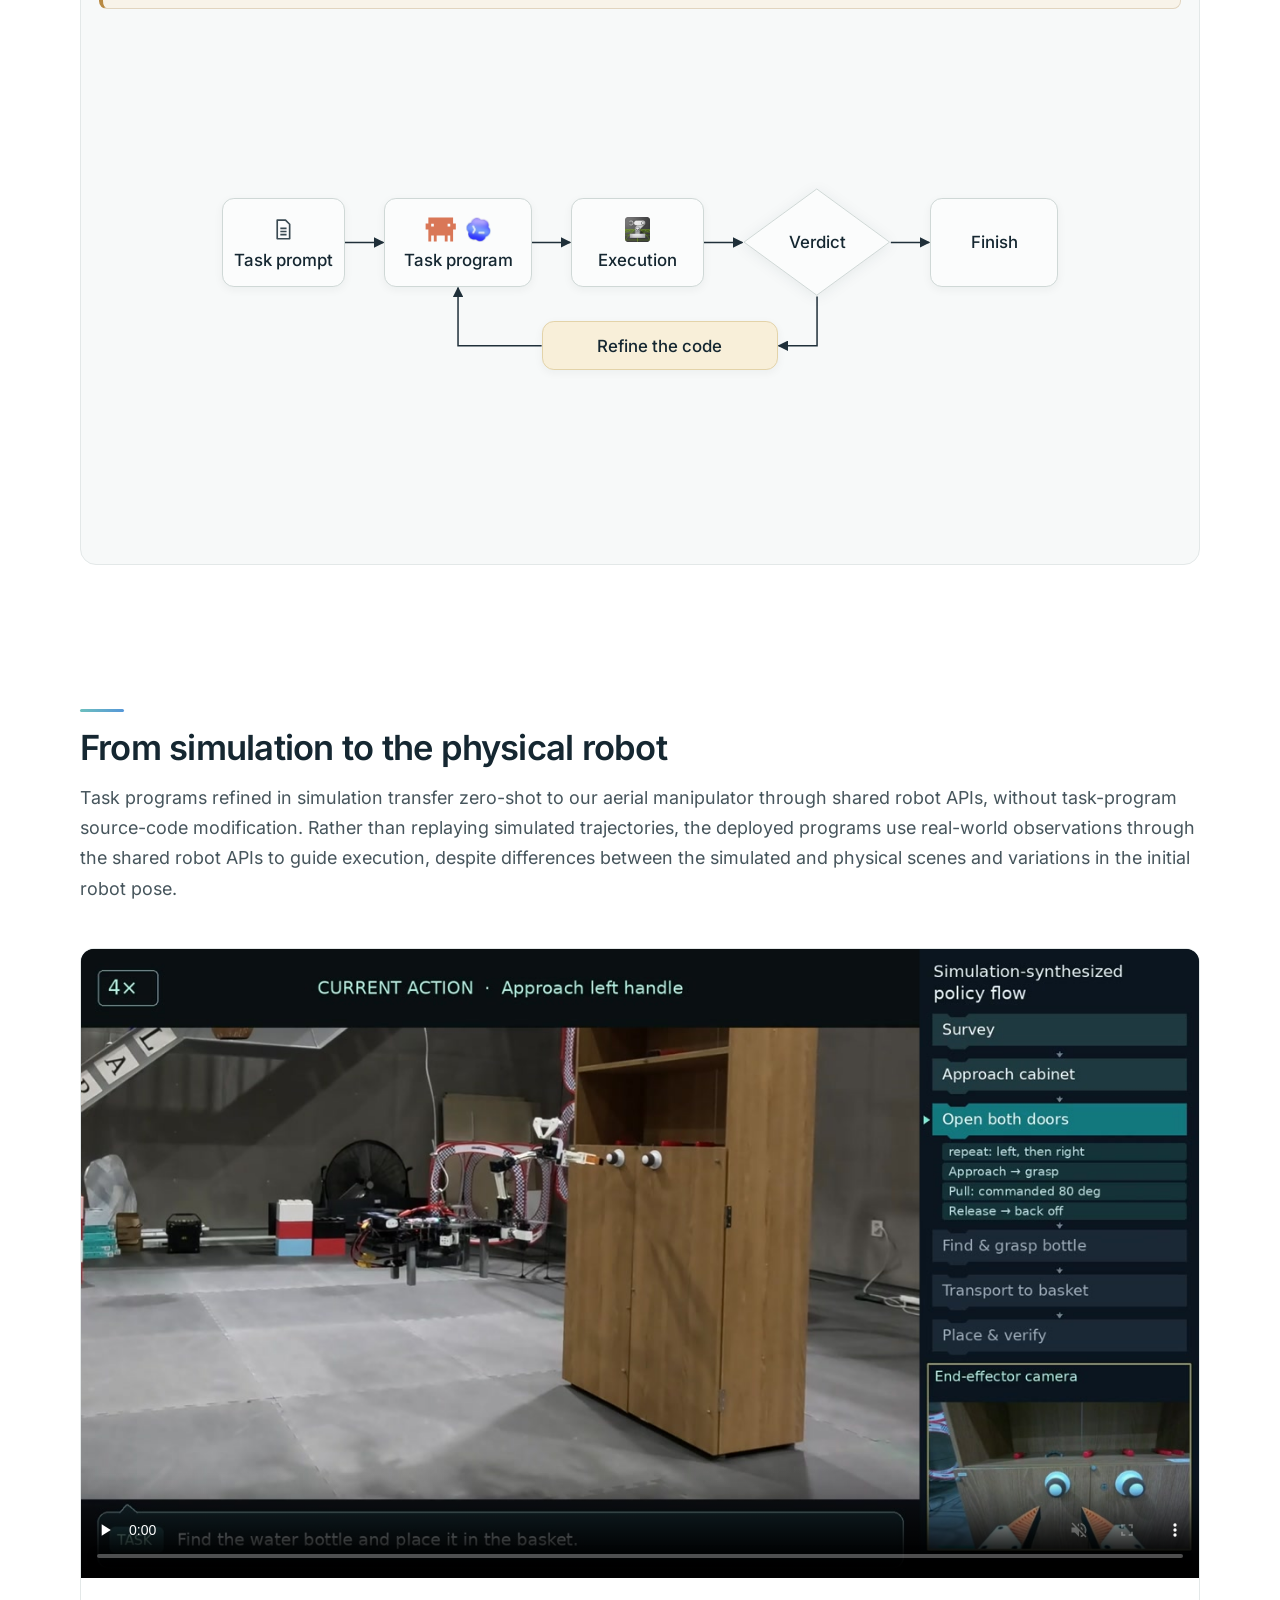
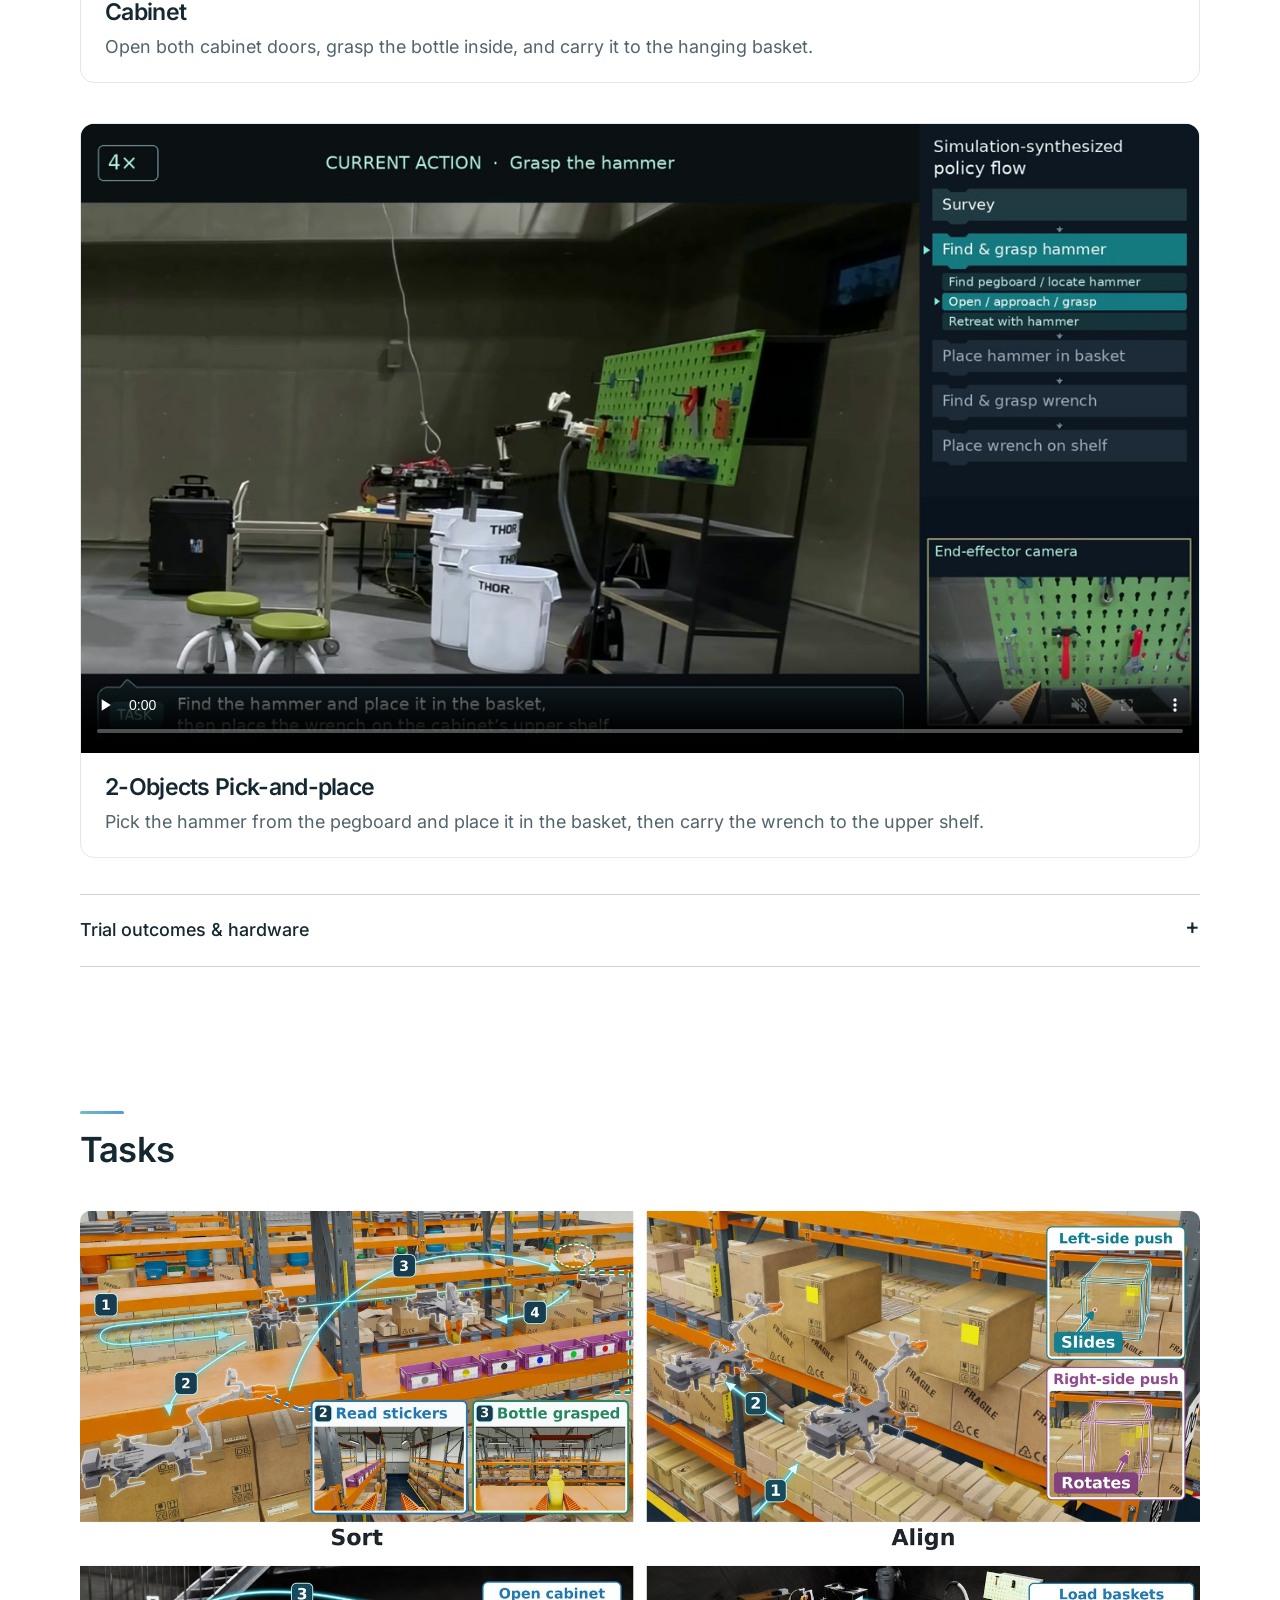
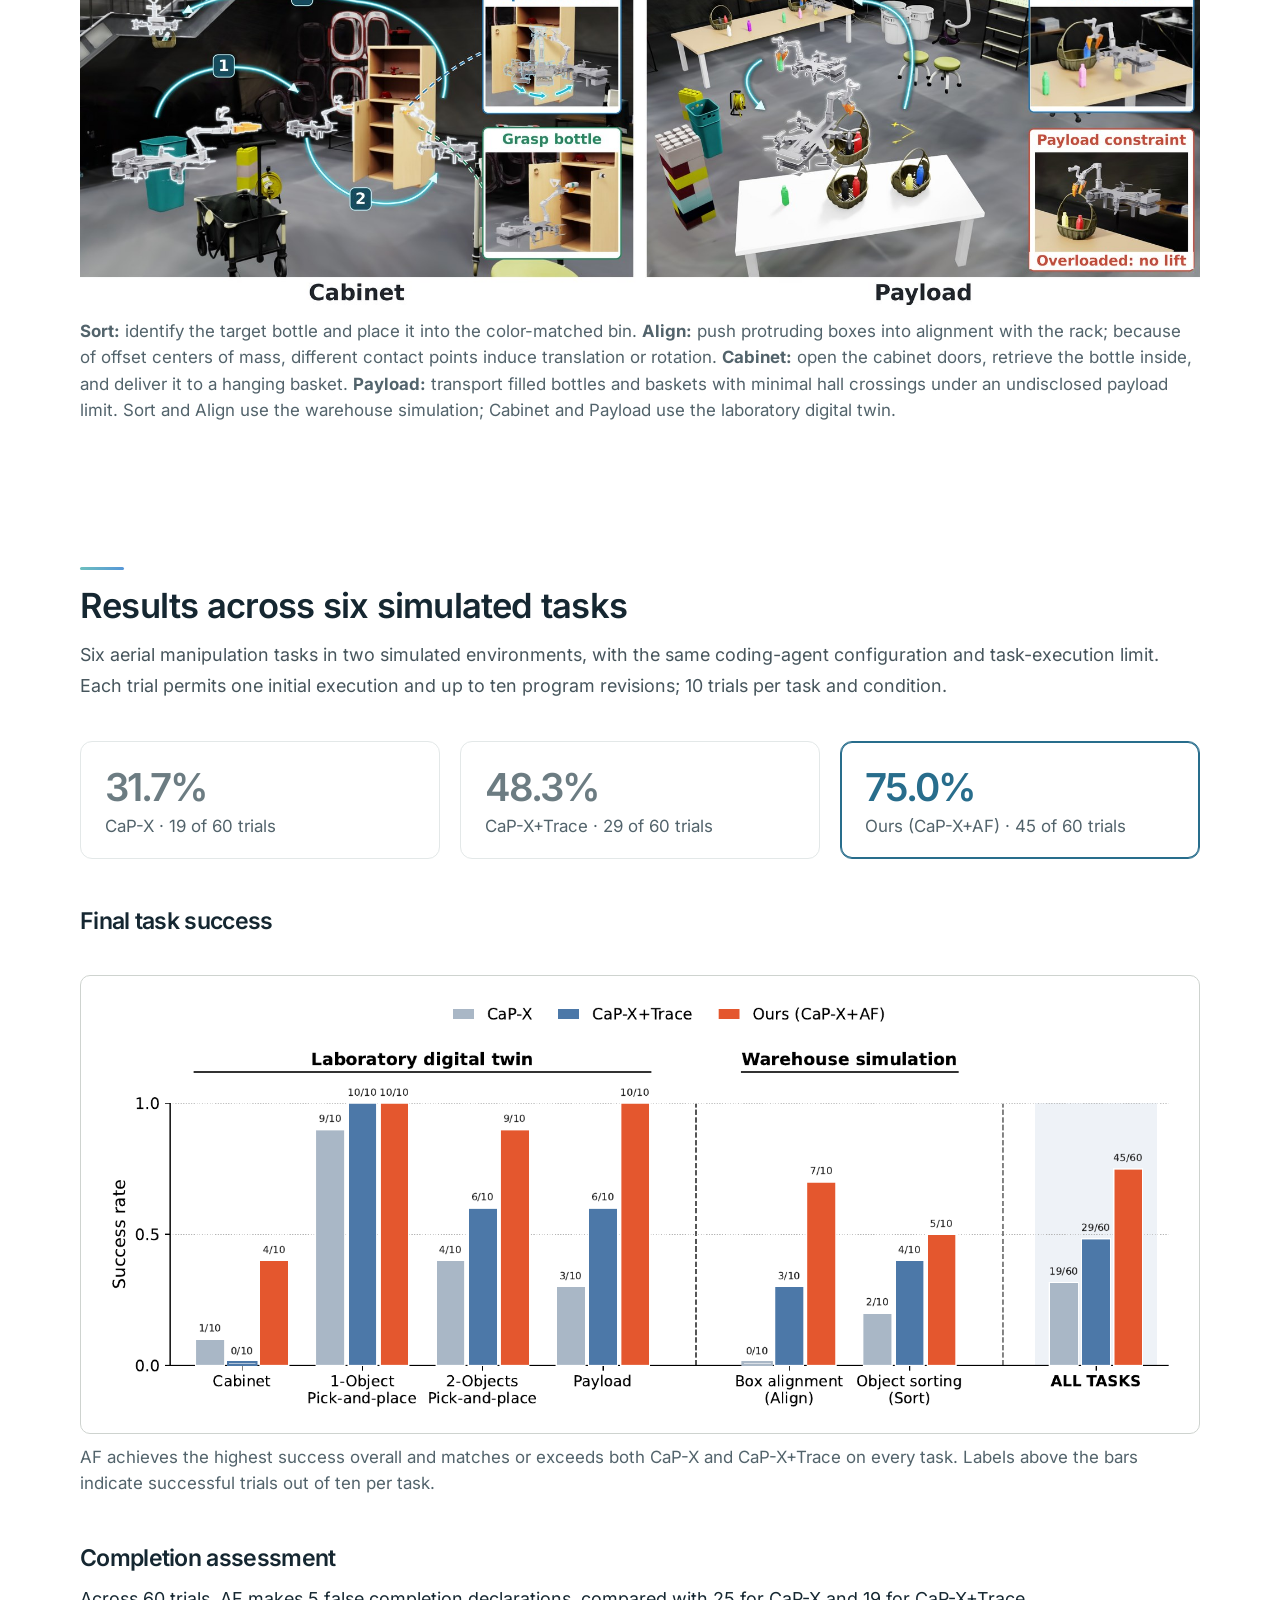
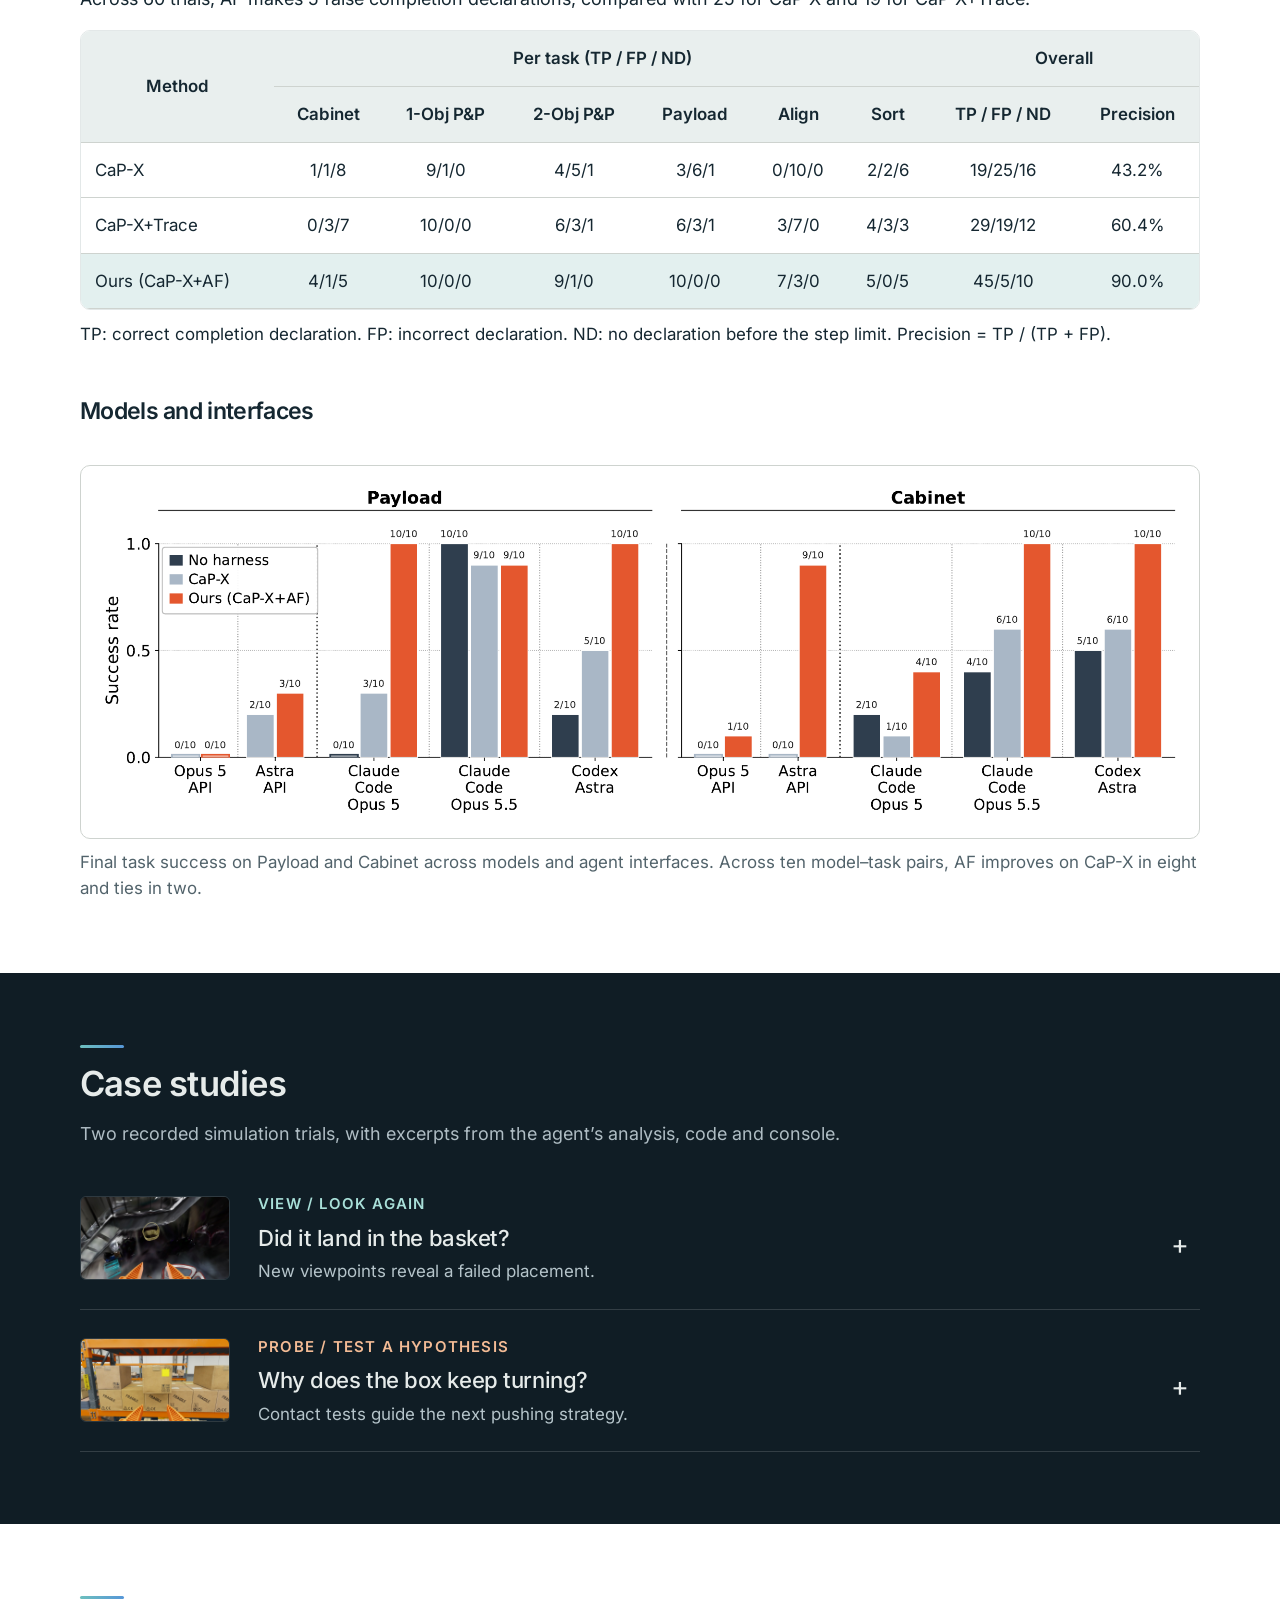
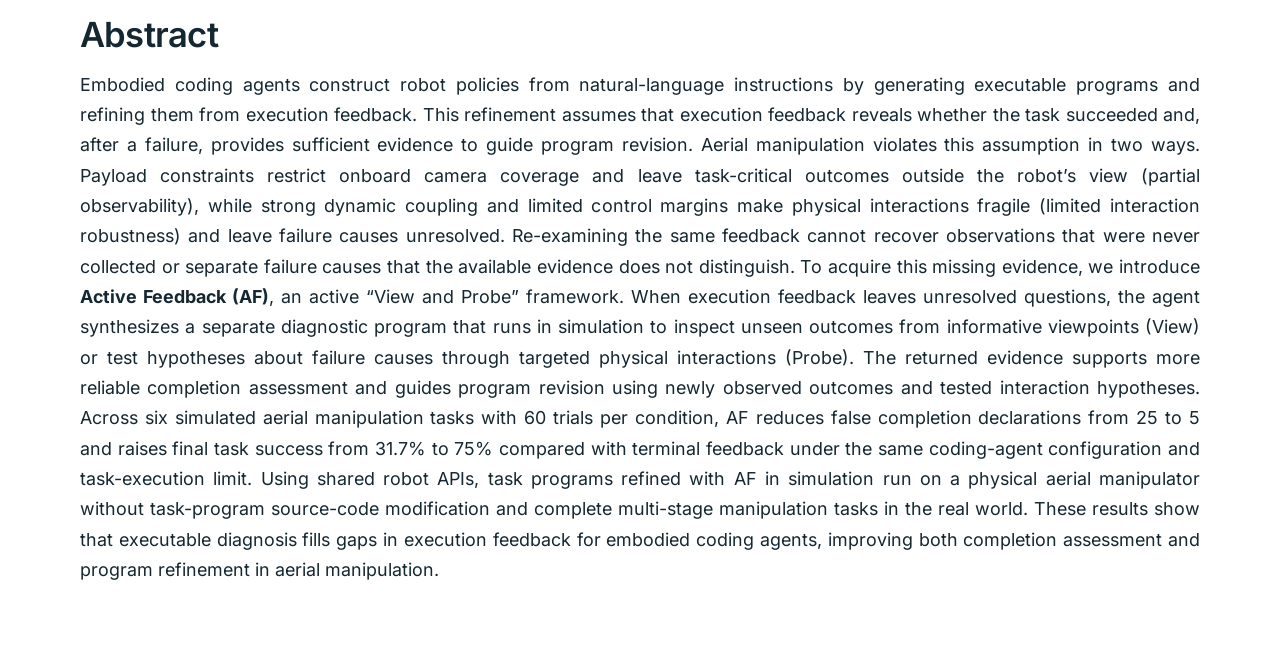
==== commit 899845ef: "Refine responsive project page, publication links and method guidance" ====
--- a/research.html
+++ b/research.html
@@ -6,7 +6,7 @@
   <meta name="robots" content="noindex, follow">
   <link rel="canonical" href="https://fly-by-code.github.io/">
   <title>Fly-by-Code — Research on the main page</title>
-  <script src="static/js/research-redirect.js" defer></script>
+  <script src="static/js/research-redirect.js?v=20261008" type="module"></script>
   <noscript><meta http-equiv="refresh" content="0;url=index.html"></noscript>
 </head>
 <body><p>All research details are now on the <a href="index.html">Fly-by-Code main page</a>.</p></body>
